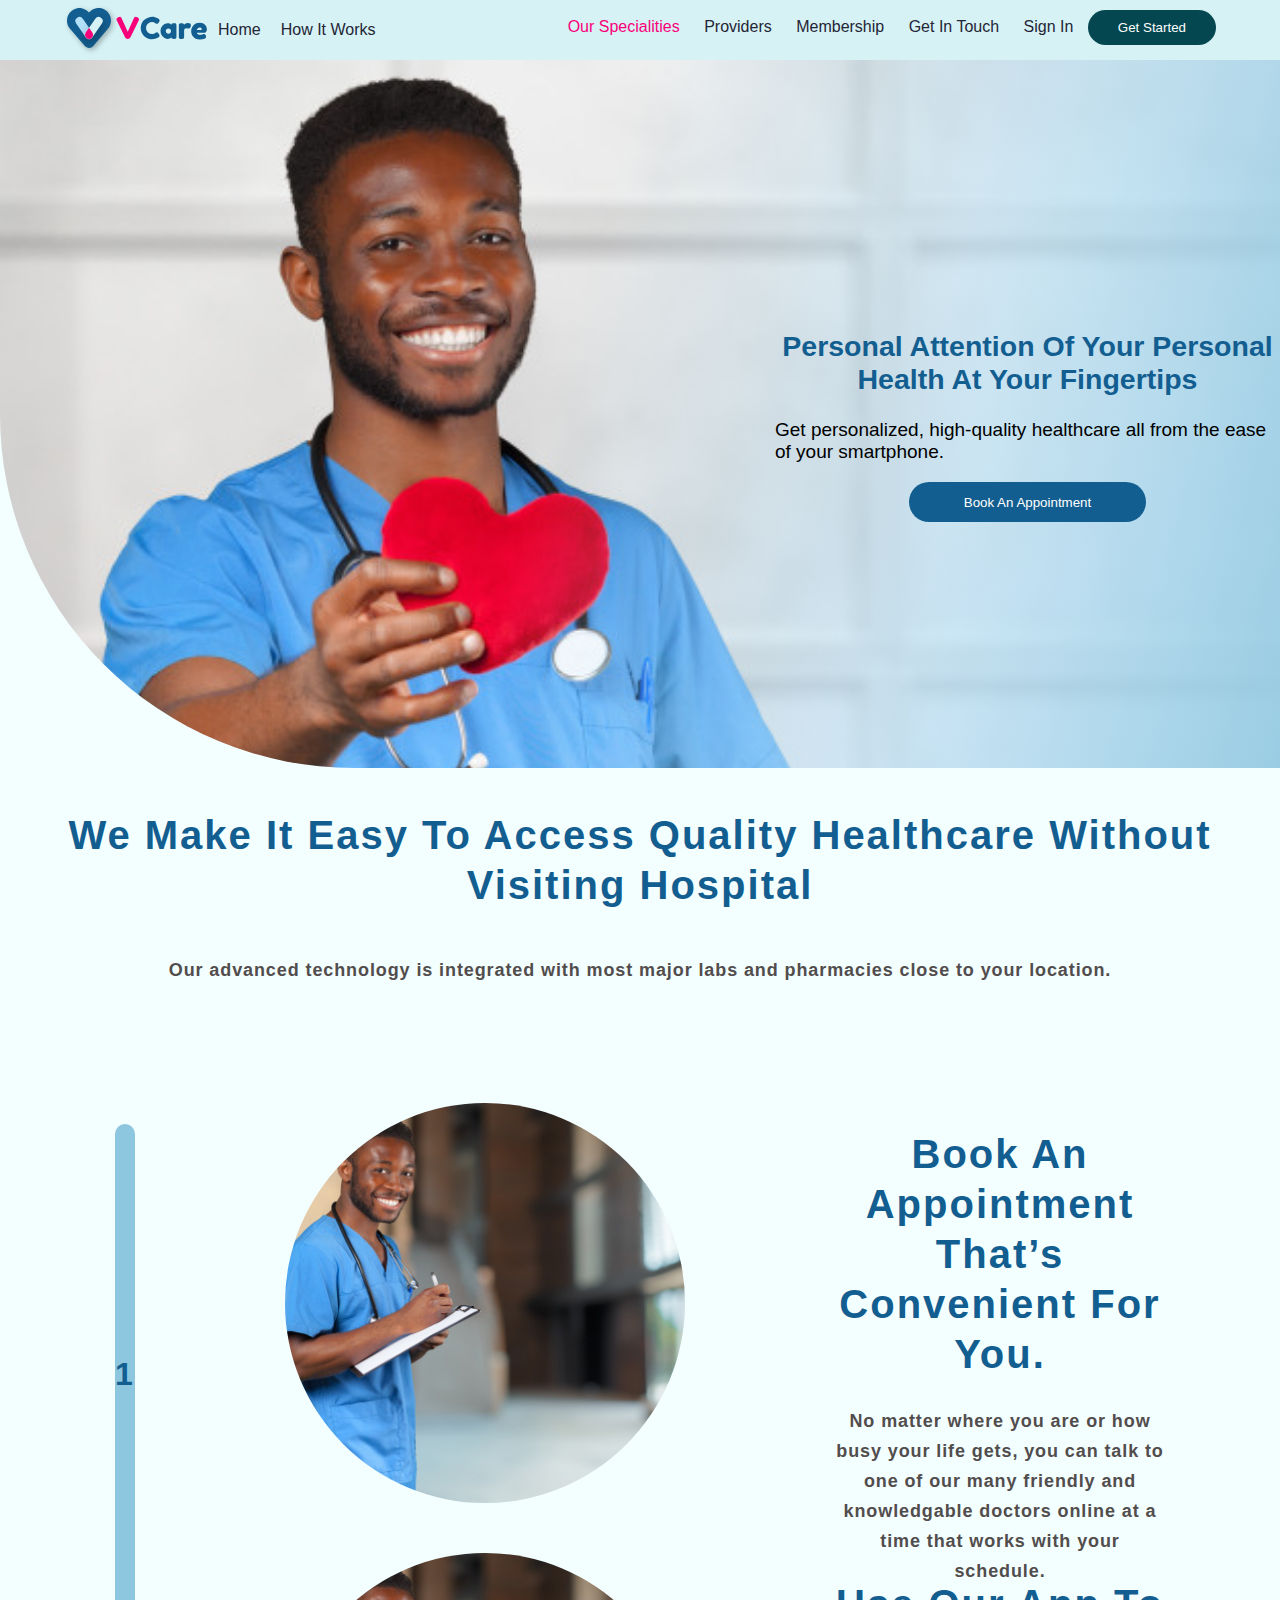
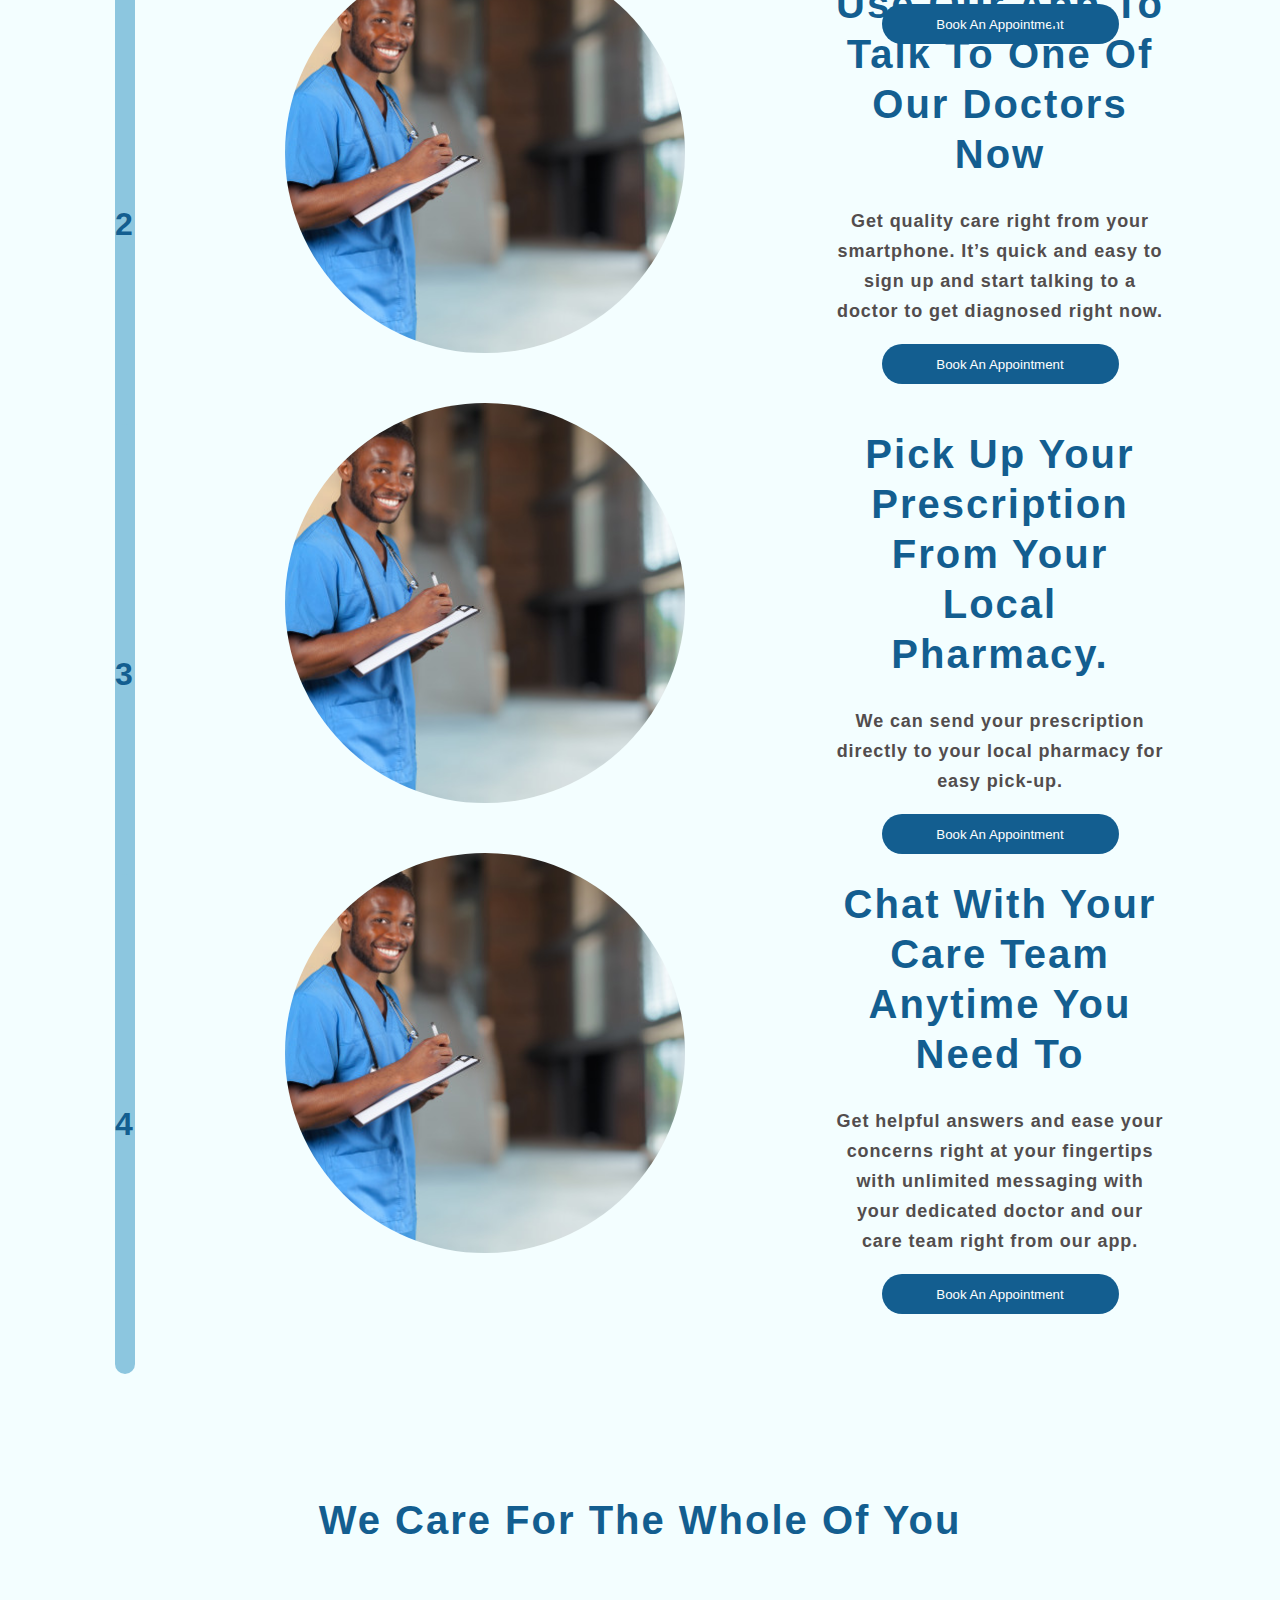
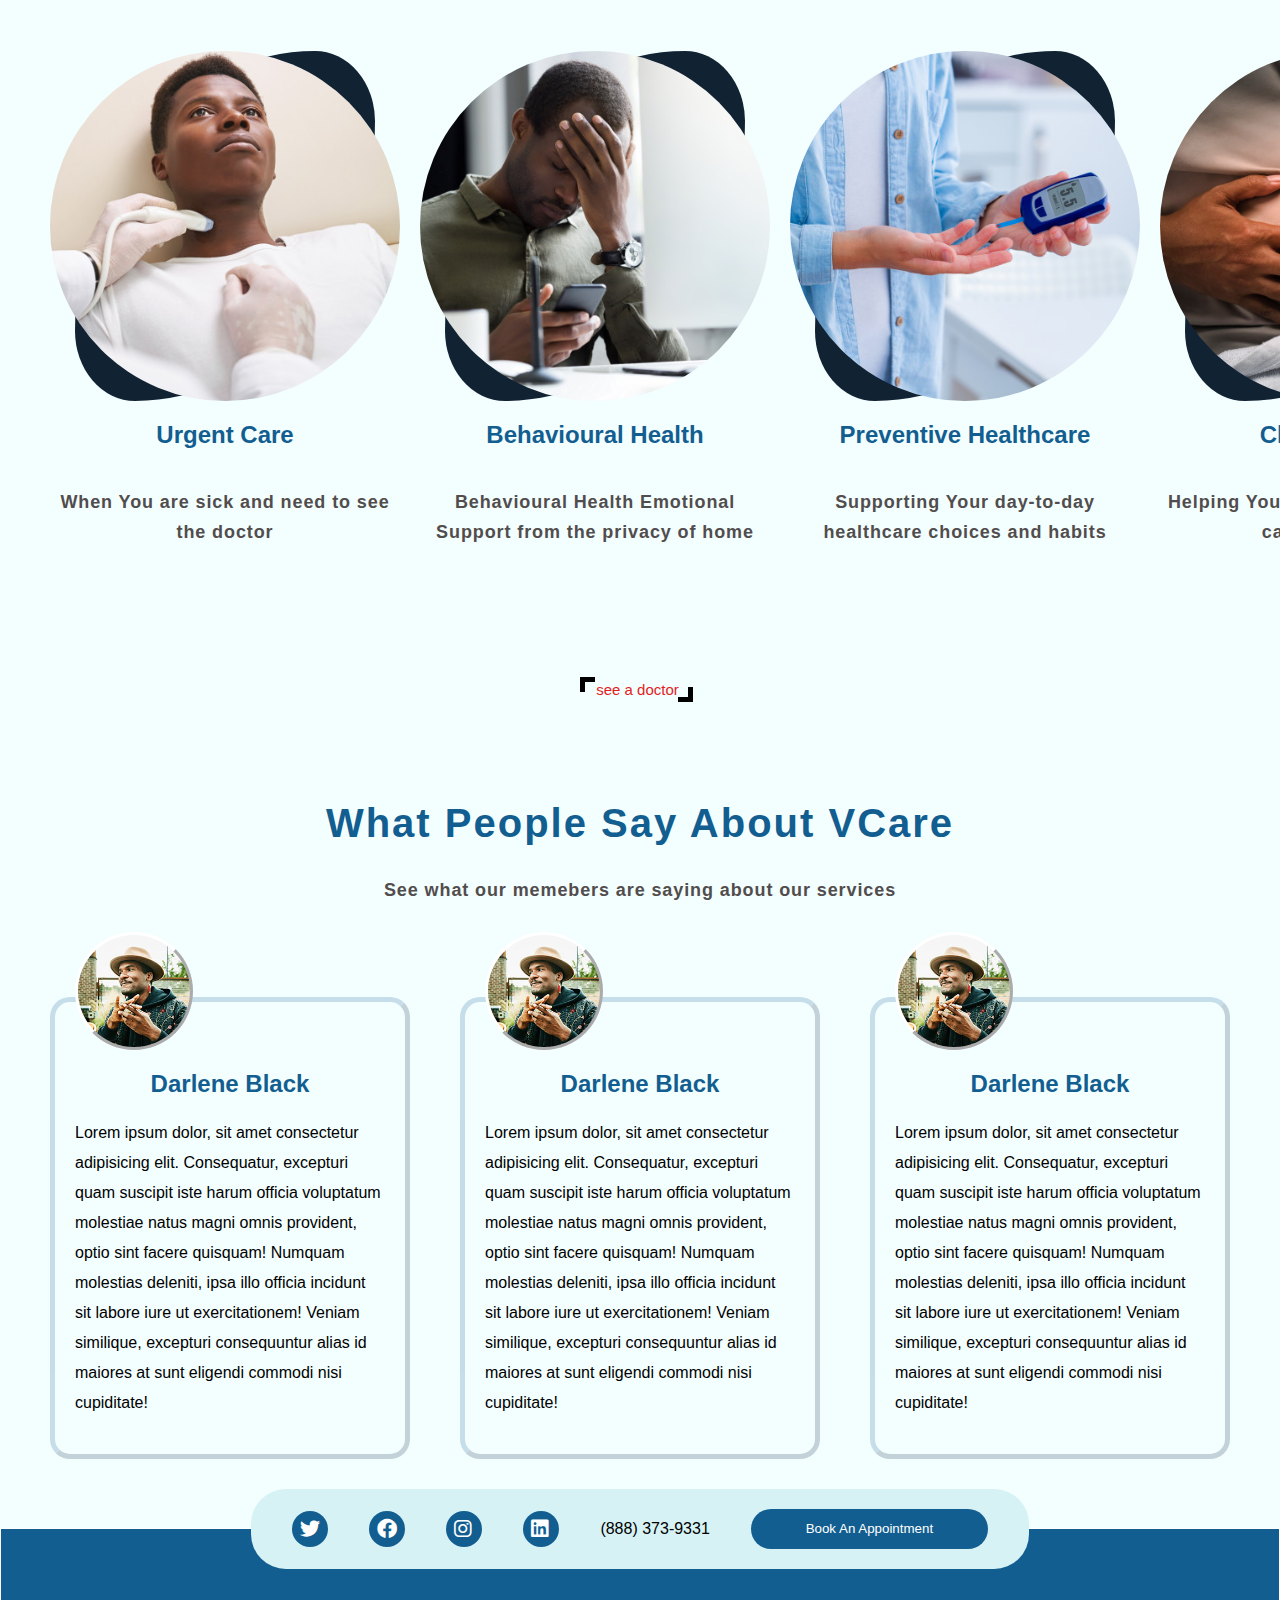
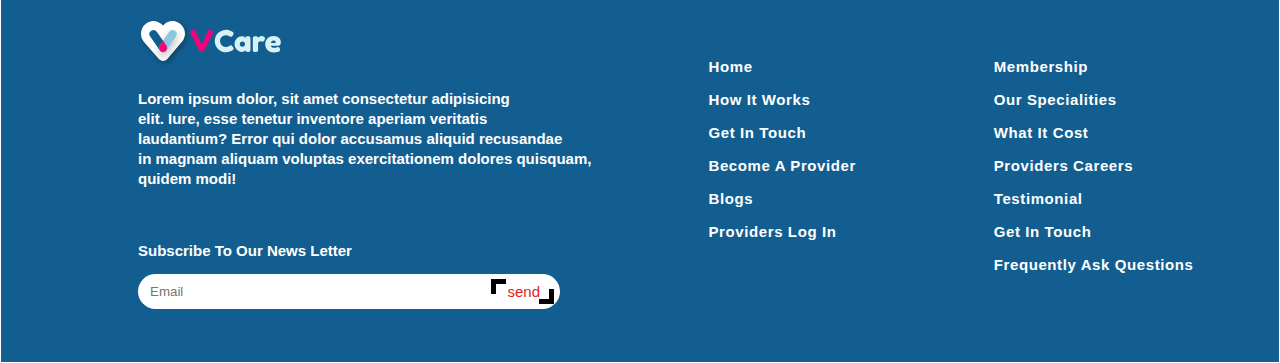
==== how_it_works.html @ 83c27238 "final touches on the page css and html" ====
<!DOCTYPE html>
<html lang="en">
  <head>
    <meta charset="UTF-8" />
    <meta name="viewport" content="width=device-width, initial-scale=1.0" />
    <link rel="stylesheet" href="styles.css" />
    <link rel="stylesheet" href="fontawesome/css/all.css" />
    <title>Document</title>
  </head>
  <body>
    <header>
      <nav>
        <div class="flex1">
          <svg
            width="144"
            height="50"
            viewBox="0 0 144 50"
            fill="none"
            xmlns="http://www.w3.org/2000/svg"
          >
            <g filter="url(#filter0_d_4_11)">
              <path
                d="M24.4251 42.953C24.1946 42.9276 23.9641 42.887 23.7387 42.8312C22.6215 42.5571 21.6245 41.948 20.863 41.0597L5.80801 23.6035L4.66573 21.9487C3.15272 19.2838 2.66676 16.2078 3.22286 13.1927C4.15973 8.13702 8.33303 4.03565 13.3681 3.21842C15.0414 2.94939 16.7197 3.0103 18.3229 3.40115C20.4371 3.9189 22.396 5.01023 23.9842 6.55332L24.9511 7.53806L25.8529 6.63961C28.1925 4.30467 31.2787 3.0103 34.5502 3.00015C35.5522 2.99508 36.5492 3.1169 37.5061 3.35547C43.0772 4.7209 46.9849 9.7461 47 15.5784C47.005 18.0148 46.3136 20.4005 44.996 22.4766L44.7555 22.8218C44.3848 23.3598 43.9138 23.9182 43.3176 24.5121L29.2947 41.0343C28.0873 42.4556 26.2737 43.1763 24.4351 42.9632L24.4251 42.953Z"
                fill="#135E90"
              />
            </g>
            <rect
              width="8.10843"
              height="24.8366"
              rx="4.05422"
              transform="matrix(0.817213 -0.576335 0.570818 0.821077 9.85715 15.1552)"
              fill="#B3E1F9"
            />
            <g filter="url(#filter1_d_4_11)">
              <rect
                width="8.10843"
                height="24.8366"
                rx="4.05422"
                transform="matrix(0.817213 0.576335 -0.570818 0.821077 33.6229 10.482)"
                fill="#D6F2F5"
              />
            </g>
            <path
              fill-rule="evenodd"
              clip-rule="evenodd"
              d="M25.0532 22.8089L28.3464 27.5459C29.6245 29.3844 29.1773 31.9209 27.3475 33.2113C26.6474 33.705 25.8465 33.9448 25.0527 33.9498C24.2592 33.9446 23.4586 33.7048 22.7589 33.2113C20.9291 31.9209 20.4819 29.3844 21.76 27.5459L25.0532 22.8089Z"
              fill="#F8007A"
            />
            <path
              d="M90.94 28.24L91.48 27.85C92.16 27.45 92.64 27.25 92.92 27.25C93.54 27.25 94.21 27.81 94.93 28.93C95.37 29.63 95.59 30.19 95.59 30.61C95.59 31.03 95.45 31.38 95.17 31.66C94.91 31.94 94.6 32.19 94.24 32.41C93.88 32.63 93.53 32.84 93.19 33.04C92.87 33.24 92.2 33.5 91.18 33.82C90.16 34.14 89.17 34.3 88.21 34.3C87.27 34.3 86.31 34.18 85.33 33.94C84.37 33.68 83.37 33.26 82.33 32.68C81.31 32.08 80.39 31.36 79.57 30.52C78.75 29.66 78.07 28.57 77.53 27.25C77.01 25.91 76.75 24.46 76.75 22.9C76.75 21.34 77.01 19.93 77.53 18.67C78.05 17.39 78.71 16.34 79.51 15.52C80.33 14.68 81.26 13.98 82.3 13.42C84.26 12.34 86.23 11.8 88.21 11.8C89.15 11.8 90.1 11.95 91.06 12.25C92.04 12.53 92.78 12.82 93.28 13.12L94 13.54C94.36 13.76 94.64 13.94 94.84 14.08C95.36 14.5 95.62 14.98 95.62 15.52C95.62 16.04 95.41 16.59 94.99 17.17C94.21 18.25 93.51 18.79 92.89 18.79C92.53 18.79 92.02 18.57 91.36 18.13C90.52 17.45 89.4 17.11 88 17.11C86.7 17.11 85.42 17.56 84.16 18.46C83.56 18.9 83.06 19.52 82.66 20.32C82.26 21.12 82.06 22.03 82.06 23.05C82.06 24.05 82.26 24.95 82.66 25.75C83.06 26.55 83.57 27.18 84.19 27.64C85.41 28.52 86.68 28.96 88 28.96C88.62 28.96 89.2 28.88 89.74 28.72C90.3 28.56 90.7 28.4 90.94 28.24ZM107.235 19.87C107.355 18.75 108.145 18.19 109.605 18.19C110.385 18.19 110.965 18.25 111.345 18.37C111.725 18.49 111.985 18.7 112.125 19C112.285 19.3 112.375 19.57 112.395 19.81C112.435 20.03 112.455 20.37 112.455 20.83V31.33C112.455 31.79 112.435 32.14 112.395 32.38C112.375 32.6 112.295 32.86 112.155 33.16C111.875 33.68 111.185 33.94 110.085 33.94C109.005 33.94 108.275 33.81 107.895 33.55C107.535 33.27 107.325 32.87 107.265 32.35C106.525 33.41 105.285 33.94 103.545 33.94C101.825 33.94 100.225 33.15 98.7454 31.57C97.2654 29.99 96.5254 28.16 96.5254 26.08C96.5254 23.98 97.2654 22.15 98.7454 20.59C100.245 19.01 101.885 18.22 103.665 18.22C104.345 18.22 104.965 18.34 105.525 18.58C106.085 18.82 106.475 19.05 106.695 19.27C106.915 19.47 107.095 19.67 107.235 19.87ZM101.775 26.11C101.775 26.77 102.035 27.37 102.555 27.91C103.075 28.43 103.705 28.69 104.445 28.69C105.185 28.69 105.795 28.42 106.275 27.88C106.775 27.34 107.025 26.75 107.025 26.11C107.025 25.45 106.785 24.84 106.305 24.28C105.845 23.72 105.215 23.44 104.415 23.44C103.635 23.44 102.995 23.72 102.495 24.28C102.015 24.84 101.775 25.45 101.775 26.11ZM125.586 18.37C125.966 18.49 126.276 18.7 126.516 19C126.776 19.28 126.906 19.74 126.906 20.38C126.906 21.02 126.716 21.72 126.336 22.48C125.956 23.24 125.406 23.62 124.686 23.62C124.326 23.62 123.976 23.54 123.636 23.38C123.316 23.22 122.886 23.14 122.346 23.14C121.806 23.14 121.296 23.33 120.816 23.71C120.356 24.09 120.126 24.55 120.126 25.09V31.39C120.126 31.85 120.106 32.2 120.066 32.44C120.046 32.66 119.956 32.92 119.796 33.22C119.496 33.74 118.716 34 117.456 34C116.496 34 115.806 33.83 115.386 33.49C115.066 33.21 114.886 32.78 114.846 32.2C114.846 32 114.846 31.71 114.846 31.33V20.8C114.846 20.34 114.856 20 114.876 19.78C114.916 19.54 115.006 19.28 115.146 19C115.426 18.46 116.206 18.19 117.486 18.19C118.686 18.19 119.436 18.42 119.736 18.88C119.956 19.2 120.066 19.53 120.066 19.87C120.166 19.73 120.306 19.56 120.486 19.36C120.686 19.16 121.096 18.89 121.716 18.55C122.336 18.21 122.876 18.04 123.336 18.04C123.816 18.04 124.216 18.07 124.536 18.13C124.856 18.17 125.206 18.25 125.586 18.37ZM142.889 24.22C142.889 25.44 142.579 26.35 141.959 26.95C141.359 27.53 140.689 27.82 139.949 27.82H132.839C132.839 28.38 133.169 28.85 133.829 29.23C134.489 29.61 135.149 29.8 135.809 29.8C136.969 29.8 137.879 29.68 138.539 29.44L138.869 29.32C139.349 29.1 139.749 28.99 140.069 28.99C140.709 28.99 141.259 29.44 141.719 30.34C141.979 30.88 142.109 31.34 142.109 31.72C142.109 33.5 139.979 34.39 135.719 34.39C134.239 34.39 132.919 34.14 131.759 33.64C130.619 33.12 129.729 32.44 129.089 31.6C127.829 29.98 127.199 28.17 127.199 26.17C127.199 23.65 128.009 21.64 129.629 20.14C131.269 18.62 133.309 17.86 135.749 17.86C138.529 17.86 140.569 18.84 141.869 20.8C142.549 21.84 142.889 22.98 142.889 24.22ZM136.559 25.09C137.319 25.09 137.699 24.77 137.699 24.13C137.699 23.67 137.519 23.3 137.159 23.02C136.819 22.74 136.319 22.6 135.659 22.6C135.019 22.6 134.379 22.87 133.739 23.41C133.099 23.93 132.779 24.49 132.779 25.09H136.559Z"
              fill="#135E90"
            />
            <path
              d="M73.27 12.34C74.45 12.92 75.04 13.56 75.04 14.26C75.04 14.58 74.89 15.06 74.59 15.7L66.31 32.5C66.09 32.94 65.75 33.3 65.29 33.58C64.85 33.84 64.39 33.97 63.91 33.97H63.61C63.11 33.97 62.63 33.84 62.17 33.58C61.73 33.3 61.4 32.94 61.18 32.5L52.9 15.7C52.6 15.06 52.45 14.58 52.45 14.26C52.45 13.56 53.04 12.92 54.22 12.34C54.88 12 55.38 11.83 55.72 11.83C56.08 11.83 56.35 11.87 56.53 11.95C56.71 12.03 56.88 12.17 57.04 12.37C57.22 12.61 57.38 12.88 57.52 13.18C57.68 13.46 58.07 14.29 58.69 15.67C59.31 17.03 59.97 18.48 60.67 20.02C61.39 21.56 62.06 23.02 62.68 24.4C63.32 25.76 63.68 26.52 63.76 26.68L69.76 13.54C69.92 13.16 70.06 12.86 70.18 12.64C70.54 12.1 70.98 11.83 71.5 11.83C72.02 11.83 72.61 12 73.27 12.34Z"
              fill="#F8007A"
            />
            <defs>
              <filter
                id="filter0_d_4_11"
                x="0"
                y="0"
                width="54"
                height="50"
                filterUnits="userSpaceOnUse"
                color-interpolation-filters="sRGB"
              >
                <feFlood flood-opacity="0" result="BackgroundImageFix" />
                <feColorMatrix
                  in="SourceAlpha"
                  type="matrix"
                  values="0 0 0 0 0 0 0 0 0 0 0 0 0 0 0 0 0 0 127 0"
                  result="hardAlpha"
                />
                <feOffset dx="2" dy="2" />
                <feGaussianBlur stdDeviation="2.5" />
                <feColorMatrix
                  type="matrix"
                  values="0 0 0 0 0 0 0 0 0 0 0 0 0 0 0 0 0 0 0.22 0"
                />
                <feBlend
                  mode="normal"
                  in2="BackgroundImageFix"
                  result="effect1_dropShadow_4_11"
                />
                <feBlend
                  mode="normal"
                  in="SourceGraphic"
                  in2="effect1_dropShadow_4_11"
                  result="shape"
                />
              </filter>
              <filter
                id="filter1_d_4_11"
                x="13.0314"
                y="8.08004"
                width="33.6322"
                height="37.8698"
                filterUnits="userSpaceOnUse"
                color-interpolation-filters="sRGB"
              >
                <feFlood flood-opacity="0" result="BackgroundImageFix" />
                <feColorMatrix
                  in="SourceAlpha"
                  type="matrix"
                  values="0 0 0 0 0 0 0 0 0 0 0 0 0 0 0 0 0 0 127 0"
                  result="hardAlpha"
                />
                <feOffset dy="4" />
                <feGaussianBlur stdDeviation="4" />
                <feColorMatrix
                  type="matrix"
                  values="0 0 0 0 0 0 0 0 0 0 0 0 0 0 0 0 0 0 0.25 0"
                />
                <feBlend
                  mode="normal"
                  in2="BackgroundImageFix"
                  result="effect1_dropShadow_4_11"
                />
                <feBlend
                  mode="normal"
                  in="SourceGraphic"
                  in2="effect1_dropShadow_4_11"
                  result="shape"
                />
              </filter>
            </defs>
          </svg>

          <a href="index.html">Home</a>
          <a href="about.html">How It Works</a>
        </div>
        <div class="flex 2">
          <a href="work.html" class="active">Our Specialities</a>
          <a href="workers.html">Providers</a>
          <a href="membership.html">Membership</a>
          <a href="contact.html">Get In Touch</a>
          <a href="register.html">Sign In</a>
          <button type="button">Get Started</button>
        </div>
      </nav>
    </header>

    <div class="hiw-container">
      <div class="hwflx1"></div>
      <div class="hwflx2">
        <h2 class="p1">
          Personal Attention of Your Personal Health at Your Fingertips
        </h2>
        <p class="text">
          Get personalized, high-quality healthcare all from the ease of your
          smartphone.
        </p>
        <div class="sore">
          <button class="bbttn">Book an Appointment</button>
        </div>
      </div>
    </div>

    <div class="blwbanner-container">
      <div class="inline">
        <h1 id="h1">
          We make it easy to access quality healthcare without visiting hospital
        </h1>
        <p id="text">
          Our advanced technology is integrated with most major labs and
          pharmacies close to your location.
        </p>
      </div>
      <div class="deep">
        <div class="flexhw">
          <h1 class="itemflx1, hrz">1</h1>
          <div class="itemflx2">
            <img src="images/703d2b394fd65bd2b368069d7ac1ae99.jpg" alt="" />
          </div>
          <div class="itemflx3">
            <h1 id="h1">Book an appointment that’s convenient for you.</h1>
            <p id="text">
              No matter where you are or how busy your life gets, you can talk
              to one of our many friendly and knowledgable doctors online at a
              time that works with your schedule.
            </p>
            <div class="sore">
              <button class="bbttn">book an appointment</button>
            </div>
          </div>
        </div>

        <div class="flexhw">
          <h1 class="itemflx1, hrz">2</h1>
          <div class="itemflx2">
            <img src="images/703d2b394fd65bd2b368069d7ac1ae99.jpg" alt="" />
          </div>
          <div class="itemflx3">
            <h1 id="h1">Use our app to talk to one of our doctors now</h1>
            <p id="text">
              Get quality care right from your smartphone. It’s quick and easy
              to sign up and start talking to a doctor to get diagnosed right
              now.
            </p>
            <div class="sore">
              <button class="bbttn">book an appointment</button>
            </div>
          </div>
        </div>

        <div class="flexhw">
          <h1 class="itemflx1, hrz">3</h1>
          <div class="itemflx2">
            <img src="images/703d2b394fd65bd2b368069d7ac1ae99.jpg" alt="" />
          </div>
          <div class="itemflx3">
            <h1 id="h1">Pick up your prescription from your local pharmacy.</h1>
            <p id="text">
              We can send your prescription directly to your local pharmacy for
              easy pick-up.
            </p>
            <div class="sore">
              <button class="bbttn">book an appointment</button>
            </div>
          </div>
        </div>
        <div class="flexhw">
          <h1 class="itemflx1, hrz">4</h1>
          <div class="itemflx2">
            <img src="images/703d2b394fd65bd2b368069d7ac1ae99.jpg" alt="" />
          </div>
          <div class="itemflx3">
            <h1 id="h1">Chat with your care team anytime you need to</h1>
            <p id="text">
              Get helpful answers and ease your concerns right at your
              fingertips with unlimited messaging with your dedicated doctor and
              our care team right from our app.
            </p>
            <div class="sore">
              <button class="bbttn">book an appointment</button>
            </div>
          </div>
        </div>
      </div>
    </div>
    <div class="td">
      <div class="tdc" >
        <h1 id="h1">we care for the whole of you</h1>
      </div>
      <div class="tdcontainer">
        <div class="tdct">
          <div class="resp">
            <div class="tdimg1 images" images></div>
            <h2 class="p1">urgent care</h2>
            <p id="text">When You are sick and need to see the doctor</p>
          </div>
          <div class="resp">
            <div class="tdimg2 images"></div>
            <h2 class="p1">Behavioural Health</h2>
            <p id="text">
              Behavioural Health Emotional Support from the privacy of home
            </p>
          </div>
          <div class="resp">
            <div class="tdimg3 images"></div>
            <h2 class="p1">Preventive Healthcare</h2>
            <p id="text">
              Supporting Your day-to-day healthcare choices and habits
            </p>
          </div>
          <div class="resp">
            <div class="tdimg4 images"></div>
            <h2 class="p1">Chronic care</h2>
            <p id="text">Helping You manage chronic health care conditions</p>
          </div>
        </div>
      </div>
      <div class="shift">
        <button class="btn">see a doctor</button>
      </div>
    </div>

    <div class="lastcontainer">
        <div class="uplit">
          <h1 id="h1">What people say about VCare</h1>
          <p id="text">See what our memebers are saying about our services</p>
        </div>

        <div class="lasthw">
          <div class="box1">
            

            <div class="drill"><div class="image1"></div>
              <h2>Darlene Black</h2>

              <p class="txt2">Lorem ipsum dolor, sit amet consectetur adipisicing elit. 
                Consequatur, excepturi quam suscipit iste harum officia voluptatum 
                molestiae natus magni omnis provident, optio sint facere quisquam! 
                Numquam molestias deleniti, ipsa illo officia incidunt sit labore 
                iure ut exercitationem! Veniam similique, excepturi consequuntur 
                alias id maiores at sunt eligendi commodi nisi cupiditate!</p>
            </div>
          </div>
          <div class="box2">
            <div class="drill">            
              <div class="image1"></div>

              <h2>Darlene Black</h2>
              <p class="txt2">Lorem ipsum dolor, sit amet consectetur adipisicing elit. 
                Consequatur, excepturi quam suscipit iste harum officia voluptatum 
                molestiae natus magni omnis provident, optio sint facere quisquam! 
                Numquam molestias deleniti, ipsa illo officia incidunt sit labore 
                iure ut exercitationem! Veniam similique, excepturi consequuntur 
                alias id maiores at sunt eligendi commodi nisi cupiditate!</p>
            </div>
          </div>
          <div class="box3">
           
            <div class="drill">
               <div class="image1"></div>
              <h2>Darlene Black</h2>
              <p class="txt2">Lorem ipsum dolor, sit amet consectetur adipisicing elit. 
                Consequatur, excepturi quam suscipit iste harum officia voluptatum 
                molestiae natus magni omnis provident, optio sint facere quisquam! 
                Numquam molestias deleniti, ipsa illo officia incidunt sit labore 
                iure ut exercitationem! Veniam similique, excepturi consequuntur 
                alias id maiores at sunt eligendi commodi nisi cupiditate!</p>
            </div>  
          </div>
          
        </div>

        

    </div>

    <footer>
      <div class="rectangel">
        <div class="ftcnt">
          <div class="footer-contactus">
            <i class="fa-brands fa-twitter"></i>
            <i class="fa-brands fa-facebook"></i>
            <i class="fa-brands fa-instagram"></i>
            <i class="fa-brands fa-linkedin"></i>

            <span>(888) 373-9331 </span>
            <button class="bbttn">Book an Appointment</button>
          </div>
        </div>

        <div class="ft-container">
          <div class="flx1">
            <svg
              width="144"
              height="51"
              viewBox="0 0 144 51"
              fill="none"
              xmlns="http://www.w3.org/2000/svg"
            >
              <g filter="url(#filter0_d_8_56)">
                <path
                  d="M24.4251 42.9779C24.1946 42.9525 23.9641 42.9119 23.7387 42.8561C22.6215 42.582 21.6245 41.9729 20.863 41.0846L5.80801 23.6284L4.66573 21.9736C3.15272 19.3087 2.66676 16.2327 3.22286 13.2176C4.15973 8.16192 8.33303 4.06055 13.3681 3.24332C15.0414 2.9743 16.7197 3.03521 18.3229 3.42606C20.4371 3.9438 22.396 5.03513 23.9842 6.57822L24.9511 7.56296L25.8529 6.66451C28.1925 4.32958 31.2787 3.03521 34.5502 3.02505C35.5522 3.01998 36.5492 3.1418 37.5061 3.38037C43.0772 4.7458 46.9849 9.771 47 15.6033C47.005 18.0397 46.3136 20.4254 44.996 22.5015L44.7555 22.8467C44.3848 23.3847 43.9138 23.9431 43.3176 24.537L29.2947 41.0592C28.0873 42.4805 26.2737 43.2012 24.4351 42.9881L24.4251 42.9779Z"
                  fill="white"
                />
              </g>
              <rect
                width="8.10843"
                height="24.8366"
                rx="4.05422"
                transform="matrix(0.817213 -0.576335 0.570818 0.821077 9.85715 15.1802)"
                fill="#135E90"
              />
              <g filter="url(#filter1_d_8_56)">
                <rect
                  width="8.10843"
                  height="24.8366"
                  rx="4.05422"
                  transform="matrix(0.817213 0.576335 -0.570818 0.821077 33.6229 10.5068)"
                  fill="#8CC6DF"
                />
              </g>
              <path
                fill-rule="evenodd"
                clip-rule="evenodd"
                d="M25.0532 22.8335L28.3464 27.5705C29.6245 29.409 29.1773 31.9455 27.3475 33.2359C26.6474 33.7296 25.8465 33.9694 25.0527 33.9744C24.2592 33.9692 23.4586 33.7294 22.7589 33.236C20.9291 31.9455 20.4819 29.409 21.76 27.5705L25.0532 22.8335Z"
                fill="#F8007A"
              />
              <path
                d="M90.94 28.2649L91.48 27.8749C92.16 27.4749 92.64 27.2749 92.92 27.2749C93.54 27.2749 94.21 27.8349 94.93 28.9549C95.37 29.6549 95.59 30.2149 95.59 30.6349C95.59 31.0549 95.45 31.4049 95.17 31.6849C94.91 31.9649 94.6 32.2149 94.24 32.4349C93.88 32.6549 93.53 32.8649 93.19 33.0649C92.87 33.2649 92.2 33.5249 91.18 33.8449C90.16 34.1649 89.17 34.3249 88.21 34.3249C87.27 34.3249 86.31 34.2049 85.33 33.9649C84.37 33.7049 83.37 33.2849 82.33 32.7049C81.31 32.1049 80.39 31.3849 79.57 30.5449C78.75 29.6849 78.07 28.5949 77.53 27.2749C77.01 25.9349 76.75 24.4849 76.75 22.9249C76.75 21.3649 77.01 19.9549 77.53 18.6949C78.05 17.4149 78.71 16.3649 79.51 15.5449C80.33 14.7049 81.26 14.0049 82.3 13.4449C84.26 12.3649 86.23 11.8249 88.21 11.8249C89.15 11.8249 90.1 11.9749 91.06 12.2749C92.04 12.5549 92.78 12.8449 93.28 13.1449L94 13.5649C94.36 13.7849 94.64 13.9649 94.84 14.1049C95.36 14.5249 95.62 15.0049 95.62 15.5449C95.62 16.0649 95.41 16.6149 94.99 17.1949C94.21 18.2749 93.51 18.8149 92.89 18.8149C92.53 18.8149 92.02 18.5949 91.36 18.1549C90.52 17.4749 89.4 17.1349 88 17.1349C86.7 17.1349 85.42 17.5849 84.16 18.4849C83.56 18.9249 83.06 19.5449 82.66 20.3449C82.26 21.1449 82.06 22.0549 82.06 23.0749C82.06 24.0749 82.26 24.9749 82.66 25.7749C83.06 26.5749 83.57 27.2049 84.19 27.6649C85.41 28.5449 86.68 28.9849 88 28.9849C88.62 28.9849 89.2 28.9049 89.74 28.7449C90.3 28.5849 90.7 28.4249 90.94 28.2649ZM107.235 19.8949C107.355 18.7749 108.145 18.2149 109.605 18.2149C110.385 18.2149 110.965 18.2749 111.345 18.3949C111.725 18.5149 111.985 18.7249 112.125 19.0249C112.285 19.3249 112.375 19.5949 112.395 19.8349C112.435 20.0549 112.455 20.3949 112.455 20.8549V31.3549C112.455 31.8149 112.435 32.1649 112.395 32.4049C112.375 32.6249 112.295 32.8849 112.155 33.1849C111.875 33.7049 111.185 33.9649 110.085 33.9649C109.005 33.9649 108.275 33.8349 107.895 33.5749C107.535 33.2949 107.325 32.8949 107.265 32.3749C106.525 33.4349 105.285 33.9649 103.545 33.9649C101.825 33.9649 100.225 33.1749 98.7454 31.5949C97.2654 30.0149 96.5254 28.1849 96.5254 26.1049C96.5254 24.0049 97.2654 22.1749 98.7454 20.6149C100.245 19.0349 101.885 18.2449 103.665 18.2449C104.345 18.2449 104.965 18.3649 105.525 18.6049C106.085 18.8449 106.475 19.0749 106.695 19.2949C106.915 19.4949 107.095 19.6949 107.235 19.8949ZM101.775 26.1349C101.775 26.7949 102.035 27.3949 102.555 27.9349C103.075 28.4549 103.705 28.7149 104.445 28.7149C105.185 28.7149 105.795 28.4449 106.275 27.9049C106.775 27.3649 107.025 26.7749 107.025 26.1349C107.025 25.4749 106.785 24.8649 106.305 24.3049C105.845 23.7449 105.215 23.4649 104.415 23.4649C103.635 23.4649 102.995 23.7449 102.495 24.3049C102.015 24.8649 101.775 25.4749 101.775 26.1349ZM125.586 18.3949C125.966 18.5149 126.276 18.7249 126.516 19.0249C126.776 19.3049 126.906 19.7649 126.906 20.4049C126.906 21.0449 126.716 21.7449 126.336 22.5049C125.956 23.2649 125.406 23.6449 124.686 23.6449C124.326 23.6449 123.976 23.5649 123.636 23.4049C123.316 23.2449 122.886 23.1649 122.346 23.1649C121.806 23.1649 121.296 23.3549 120.816 23.7349C120.356 24.1149 120.126 24.5749 120.126 25.1149V31.4149C120.126 31.8749 120.106 32.2249 120.066 32.4649C120.046 32.6849 119.956 32.9449 119.796 33.2449C119.496 33.7649 118.716 34.0249 117.456 34.0249C116.496 34.0249 115.806 33.8549 115.386 33.5149C115.066 33.2349 114.886 32.8049 114.846 32.2249C114.846 32.0249 114.846 31.7349 114.846 31.3549V20.8249C114.846 20.3649 114.856 20.0249 114.876 19.8049C114.916 19.5649 115.006 19.3049 115.146 19.0249C115.426 18.4849 116.206 18.2149 117.486 18.2149C118.686 18.2149 119.436 18.4449 119.736 18.9049C119.956 19.2249 120.066 19.5549 120.066 19.8949C120.166 19.7549 120.306 19.5849 120.486 19.3849C120.686 19.1849 121.096 18.9149 121.716 18.5749C122.336 18.2349 122.876 18.0649 123.336 18.0649C123.816 18.0649 124.216 18.0949 124.536 18.1549C124.856 18.1949 125.206 18.2749 125.586 18.3949ZM142.889 24.2449C142.889 25.4649 142.579 26.3749 141.959 26.9749C141.359 27.5549 140.689 27.8449 139.949 27.8449H132.839C132.839 28.4049 133.169 28.8749 133.829 29.2549C134.489 29.6349 135.149 29.8249 135.809 29.8249C136.969 29.8249 137.879 29.7049 138.539 29.4649L138.869 29.3449C139.349 29.1249 139.749 29.0149 140.069 29.0149C140.709 29.0149 141.259 29.4649 141.719 30.3649C141.979 30.9049 142.109 31.3649 142.109 31.7449C142.109 33.5249 139.979 34.4149 135.719 34.4149C134.239 34.4149 132.919 34.1649 131.759 33.6649C130.619 33.1449 129.729 32.4649 129.089 31.6249C127.829 30.0049 127.199 28.1949 127.199 26.1949C127.199 23.6749 128.009 21.6649 129.629 20.1649C131.269 18.6449 133.309 17.8849 135.749 17.8849C138.529 17.8849 140.569 18.8649 141.869 20.8249C142.549 21.8649 142.889 23.0049 142.889 24.2449ZM136.559 25.1149C137.319 25.1149 137.699 24.7949 137.699 24.1549C137.699 23.6949 137.519 23.3249 137.159 23.0449C136.819 22.7649 136.319 22.6249 135.659 22.6249C135.019 22.6249 134.379 22.8949 133.739 23.4349C133.099 23.9549 132.779 24.5149 132.779 25.1149H136.559Z"
                fill="#D6F2F5"
              />
              <path
                d="M73.27 12.3649C74.45 12.9449 75.04 13.5849 75.04 14.2849C75.04 14.6049 74.89 15.0849 74.59 15.7249L66.31 32.5249C66.09 32.9649 65.75 33.3249 65.29 33.6049C64.85 33.8649 64.39 33.9949 63.91 33.9949H63.61C63.11 33.9949 62.63 33.8649 62.17 33.6049C61.73 33.3249 61.4 32.9649 61.18 32.5249L52.9 15.7249C52.6 15.0849 52.45 14.6049 52.45 14.2849C52.45 13.5849 53.04 12.9449 54.22 12.3649C54.88 12.0249 55.38 11.8549 55.72 11.8549C56.08 11.8549 56.35 11.8949 56.53 11.9749C56.71 12.0549 56.88 12.1949 57.04 12.3949C57.22 12.6349 57.38 12.9049 57.52 13.2049C57.68 13.4849 58.07 14.3149 58.69 15.6949C59.31 17.0549 59.97 18.5049 60.67 20.0449C61.39 21.5849 62.06 23.0449 62.68 24.4249C63.32 25.7849 63.68 26.5449 63.76 26.7049L69.76 13.5649C69.92 13.1849 70.06 12.8849 70.18 12.6649C70.54 12.1249 70.98 11.8549 71.5 11.8549C72.02 11.8549 72.61 12.0249 73.27 12.3649Z"
                fill="#F8007A"
              />
              <defs>
                <filter
                  id="filter0_d_8_56"
                  x="0"
                  y="0.0249023"
                  width="54"
                  height="50"
                  filterUnits="userSpaceOnUse"
                  color-interpolation-filters="sRGB"
                >
                  <feFlood flood-opacity="0" result="BackgroundImageFix" />
                  <feColorMatrix
                    in="SourceAlpha"
                    type="matrix"
                    values="0 0 0 0 0 0 0 0 0 0 0 0 0 0 0 0 0 0 127 0"
                    result="hardAlpha"
                  />
                  <feOffset dx="2" dy="2" />
                  <feGaussianBlur stdDeviation="2.5" />
                  <feColorMatrix
                    type="matrix"
                    values="0 0 0 0 0 0 0 0 0 0 0 0 0 0 0 0 0 0 0.22 0"
                  />
                  <feBlend
                    mode="normal"
                    in2="BackgroundImageFix"
                    result="effect1_dropShadow_8_56"
                  />
                  <feBlend
                    mode="normal"
                    in="SourceGraphic"
                    in2="effect1_dropShadow_8_56"
                    result="shape"
                  />
                </filter>
                <filter
                  id="filter1_d_8_56"
                  x="13.0314"
                  y="8.10498"
                  width="33.6322"
                  height="37.8696"
                  filterUnits="userSpaceOnUse"
                  color-interpolation-filters="sRGB"
                >
                  <feFlood flood-opacity="0" result="BackgroundImageFix" />
                  <feColorMatrix
                    in="SourceAlpha"
                    type="matrix"
                    values="0 0 0 0 0 0 0 0 0 0 0 0 0 0 0 0 0 0 127 0"
                    result="hardAlpha"
                  />
                  <feOffset dy="4" />
                  <feGaussianBlur stdDeviation="4" />
                  <feColorMatrix
                    type="matrix"
                    values="0 0 0 0 0 0 0 0 0 0 0 0 0 0 0 0 0 0 0.25 0"
                  />
                  <feBlend
                    mode="normal"
                    in2="BackgroundImageFix"
                    result="effect1_dropShadow_8_56"
                  />
                  <feBlend
                    mode="normal"
                    in="SourceGraphic"
                    in2="effect1_dropShadow_8_56"
                    result="shape"
                  />
                </filter>
              </defs>
            </svg>
            <p>
              Lorem ipsum dolor, sit amet consectetur adipisicing <br />
              elit. Iure, esse tenetur inventore aperiam veritatis <br />
              laudantium? Error qui dolor accusamus aliquid recusandae<br />
              in magnam aliquam voluptas exercitationem dolores quisquam,<br />
              quidem modi!
            </p>
          </div>
          <div class="flx2">
            <h2>Company</h2>
            <p>Home</p>
            <p>How it works</p>
            <p>Get in touch</p>
            <p>become a provider</p>
            <p>blogs</p>
            <p>providers log in</p>
          </div>
          <div class="flx3">
            <h2>Patients</h2>
            <p>Membership</p>
            <p>Our Specialities</p>
            <p>What It Cost</p>
            <p>Providers Careers</p>
            <p>Testimonial</p>
            <p>Get In Touch</p>
            <p>Frequently Ask Questions</p>
          </div>
        </div>
        <div class="flx4">
          <p class="news">Subscribe to our news letter</p>
        </div>
        <div class="bkb">
          <input type="email" placeholder="Email" id="email" />
          <button class="btn">send</button>
        </div>
      </div>
    </footer>
  </body>
</html>
---- styles.css ----
* {
  box-sizing: border-box;
}
body {
  margin: 0;
  padding: 0;
  font-family: "mulish", sans-serif; 
  font-optical-sizing: auto;
  font-weight: 20px;
  font-style: normal;
  background: #f3feff;
}

footer {
  min-height: 435px;
  background-color: white;
}
.rectangel {
  height: 435px;
  border: 1.5px solid #ffffff;
  background: #135e90;
}
.ftcnt {
  display: flex;
  justify-content: space-around;
}
.footer-contactus {
  display: flex;
  justify-content: space-evenly;
  align-items: center;
  width: 1087px;
  height: 80px;
  border-radius: 35px;
  background: #d6f2f5;
  margin: -40px 250px 0 250px;
}
i {
  width: 36px;
  height: 36px;
  background: #135e90;
  border-radius: 20px;
  padding: 8px;
  color: white;
  font-size: 20px;
  align-items: center;
}

/* .contact-button {
  border-radius: 80px;
  width: 237px;
  height: 40px;
  color: white;
  background: #135e90;
 } */

.ft-container {
  display: flex;
  justify-content: space-between;
  align-items: center;
  margin: 0 0 0 137px;
  color: #ffffff;
  font-family: "Mulish", sans-serif;
  font-size: 14px;
  font-weight: 600;
}
.flx1 {
  flex: 2;
  align-items: center;
  width: 397px;
  height: 120px;
  font-family: "Mulish", sans-serif;
  font-size: 15px;
  font-weight: 600;
  line-height: 20px;
  letter-spacing: 0em;
  text-align: left;
  margin-top: -72px;
}
.flx2 {
  flex: 1;
  align-items: center;
  text-transform: capitalize;
  width: 220px;
  height: 223px;
  font-family: "Mulish", sans-serif;
  font-size: 15px;
  font-weight: 600;
  line-height: 18px;
  letter-spacing: 0.04em;
  text-align: left;
}
.flx3 {
  flex: 1;
  align-self: center;
  text-transform: capitalize;
  width: 220px;
  height: 256px;
  font-family: "Mulish", sans-serif;
  font-size: 15px;
  font-weight: 600;
  line-height: 18px;
  letter-spacing: 0.04em;
  text-align: left;
  margin-top: 34.1px;
}
.flx4 {
  align-items: center;
  margin: -50px 0 0 137px;
  text-transform: capitalize;
  color: #ffffff;
  font-family: "Mulish", sans-serif;
  font-size: 15px;
  font-weight: 600;
}
input {
  border-radius: 20px;
  height: 35px;
  width: 422px;
  border: #ffffff;
  margin-left: 10px;
}
input:focus {
  outline: none;
}

/* .btn {
  border-radius: 16.5px;
  background: #135e90;
  width: 87px;
  height: 33px;
  border: #135e90;
  color: #ffffff;
  text-transform: uppercase;
  font-family: "Mulish", sans-serif;
}
.btn:hover {
  padding: 10px;
  font-family: "Mulish", sans-serif;
} */

.btn {
  margin-right: 5px;
  cursor: pointer;
  position: relative;
  padding: 3px 15px;
  background: transparent;
  color: rgb(228, 28, 28);
  font-size: 15px;
  border-top-right-radius: 10px;
  border-bottom-left-radius: 10px;
  transition: all 1s;
  &:after,
  &:before {
    content: " ";
    width: 10px;
    height: 10px;
    position: absolute;
    border: 0px solid #111010;
    transition: all 1s;
  }
  &:after {
    top: -1px;
    left: -1px;
    border-top: 5px solid black;
    border-left: 5px solid black;
  }
  &:before {
    bottom: -1px;
    right: 1px;
    border-bottom: 5px solid black;
    border-right: 5px solid black;
  }
  &:hover {
    border-top-right-radius: 0px;
    border-bottom-left-radius: 0px;
    background: rgba(0, 0, 0, 0.5);
    color: black;
    &:before,
    &:after {
      width: 100%;
      height: 100%;
      border-color:#135e90;
    }
  }
}

.bkb {
  display: flex;
  justify-content: center;
  align-items: center;
  border: 10px;
  background: #ffffff;
  height: 35px;
  width: 422px;
  margin-left: 137px;
  border-radius: 35px;
  font-family: "Mulish", sans-serif;
}
.news {
  margin-top: 33px;
}

header {
  /* display: flex; */
  height: 60px;
  background-color: #d6f2f5;
  padding: 10px 5%;
  font-family: "Mulish", sans-serif;
}

nav {
  display: flex;
  justify-content: space-between;
  height: 100%;
}
nav a {
  color: rgb(36, 37, 53);
  text-decoration: none;
  padding: 10px;
}
button {
  padding: 10px 30px;
  border-radius: 20px;
  background-color: rgb(4, 71, 80);
  color: white;
  border: none;
}

.flexcontainer {
  display: flex;
  justify-content: space-between;
  align-items: center;
}
.flex1 {
  display: flex;
  align-items: center;
  height: 100%;
}
.flex2 {
  height: 100%;
  display: flex;
  align-items: center;
}
.active {
  color: #f8007a;
}
.homebanner {
  height: 500px;
  width: 100%;
  background-color: #f3feff;
  align-items: center;
  padding-left: 10% 5%;
}

.item {
  position: relative;
}

/* mos */

.hiw-container {
  display: flex;
  justify-content: space-around;
  align-items: center;
  background: linear-gradient(
      104.76deg,
      rgba(255, 255, 255, 0) 43.8%,
      rgba(179, 225, 249, 0.53) 72.41%,
      #8cc6df 107.45%
    ),
    url(images/heartpic.jpg);

  height: 708px;
  border-radius: 0 0 0 354px;
  /* background-position: ; */
  background-repeat: no-repeat;
  background-size: cover;
  gap: 270px;
}

.hwflx1 {
  flex: 1;
  width: 590px;
}
.hwflx2 {
  flex: 1;
  justify-content: space-around;
  font-size: 19px;
  font-family: "Mulish", sans-serif;
}


.p1 {
  font-weight: bold;
  color: #135e90;
  font-family: "mullish" sans-serif;
  text-transform: capitalize;
}



.sore{
  display:flex;
  justify-content: space-evenly;


}

.bbttn {
  cursor: pointer;
  align-self: center;
  width: 237px;
  height: 40px;
  border-radius: 20px;
  background: #135e90;
  text-transform: capitalize;
}

.blwbanner-container {
  min-height: 2300px;
  background: #f3feff;
  padding: 15px;
  
}

.deep{
  padding:50px;
  justify-content: center;

}
.hrz{
  display: flex;
  flex-flow: column;
  height: 500px;
  background-color:#8cc6df ;
  width: 20px;
  border-radius: 20px;
  justify-content: space-around;

  

}

.inline {
  display: flex;
  flex-flow: column;
  justify-content: center;
  align-items: center;
}
.flexhw {
  display: flex;
  justify-content: space-between;
  gap: 150px;
  padding: 50px;
  height: 450px;
  font-family: "mulish", sans-serif;
  color: #135e90;
}

.itemflx1 {
  flex: 1;
  align-self: center;
  text-align: right;
}
.itemflx2 {
  flex: 2;

  background-repeat: center center;
  object-fit: cover;
  background-size: cover;
  height: 400px;
  width: 450px;
}

.itemflx3 {
  flex: 2;
  justify-self: space-between;
}

.itemflx4 {
  flex: 1;
  align-self: center;
  text-align: right;
}
.itemflx5 {
  flex: 2;
  /* background: ; */
  object-fit: cover;
  background-repeat: none;
  background-size: cover;
  width: 450px;
  height: 400px;
}
.itemflx6 {
  flex: 2;
  justify-self: space-between;
}


.itemflx7 {
  flex: 1;
  align-self: center;
  text-align: right;
}
.itemflx8 {
  flex: 2;
  background-repeat: none;
  background-size: cover;
  height: 400px;
  width: 450px;
}
.itemflx9 {
  flex: 2;
  justify-content: space-between;
  
}

.itemflx10 {
  flex: 1;
  align-self: center;
  text-align: right;
}
.itemflx11 {
  flex: 2;
  background-repeat: none;
  background-size: cover;
  height: 400px;
  width: 450px;
}
.itemflx12 {
  flex: 2;
  justify-self: space-between;
}
img {
  height: 400px;
  width: 400px;
  border-radius: 100%;
  object-fit: cover;
  
 
}
#h1 {
  font-family: "Mulish", sans-serif;
  font-size: 40px;
  font-weight: 600;
  line-height: 50px;
  letter-spacing: 0.05em;
  text-align: center;
  color: #135e90;
  text-transform: capitalize;
}
#text {
  font-family: "Mulish", sans-serif;
  font-size: 18px;
  font-weight: 600;
  line-height: 30px;
  letter-spacing: 0.05em;
  text-align: center;

  color: #524d4d;
}

.tdcontainer {
  display: flex;
  min-height: 700px;
  padding: 50px;
}
.tdc {
  display: flex;
  height: 90px;
  justify-content: space-around;
}
.tdct {
  display: flex;
  justify-content: space-between;
  align-items: center;
  text-align: center;
  gap:20px ;
}
.seebutton {
  cursor: pointer;
  color: orangered;
  
  width: 200px;
  background: transparent;
  font-size: 20px;
  
}

.resp{
  
  align-items: center;
  justify-content: space-evenly;

}

.shift {
  display: flex;
  justify-content: space-around;
  padding: 20px;
  min-height: 10px;
}
.tdimg1 {
 
  background: url(images/2420d5ad4e9e0e9d902bd20002a95e41.jpg);
  background-position: right;
  background-size: cover;
  object-fit: cover;
  height: 350px;
  width: 350px;
  border-radius: 700px;
}
.tdimg2 {
 
  background: url(images/d4e91496aaf2fbaf19bb84bd2f237227.jpg);
  background-position: right;
  background-size: cover;
  object-fit: cover;
  height: 350px;
  width: 350px;
  border-radius: 700px;
}
.tdimg3 {
 
  background: url(images/fdc949d9e8ad3e854a9194219f75a254.jpg);
  background-position: right;
  background-size: cover;
  object-fit: cover;
  height: 350px;
  width: 350px;
  border-radius: 700px;
}
.tdimg4 {
  
  background: url(images/129bb93d8a5c30df359919ebc85ece30.jpg);
  background-position: right;
  background-size: cover;
  object-fit: cover;
  height: 350px;
  width: 350px;
  border-radius: 700px;
}
.tdct div {
  display: flex;
  flex-direction: column;
  justify-content: center;
}
.tdct div .images {
 
  position: relative;
}
.tdct div .images::after {
  content: "";
  position: absolute;
  height: 300px;
  width: 350px;
  background-color: #123;
  z-index: -20000;
  border-radius: 25% 100%;
  transform: rotate(90deg);
}
.tdct div .images::after :nth-child(3).tdct div .images {
  content: "";
  background-color: red !important;
  position: inherit;

}

/* 
.bbttn :hover{
  
  color: #f8007a;
  background: #111010;
} */

.lastcontainer{
  min-height: 700px;
  padding: 50px;
  
}
.uplit{
  min-height: 180px;
}
.lasthw{
display: flex;
justify-content: space-evenly;
align-items: center;
gap: 50px;
min-height: 500px;


}

.image1{

background: url(images/34d0c3811e30299006dfa8f78b2cd446.png);
height: 118px;
width: 118px;
left: 7px;

border-radius: 100%;
background-position: center;
background-size: cover;
border: 3px solid white;
border-style:outset;
margin-top: -90px;

}

.box1{
  flex: 1;

  width: 409px;
  min-height: 250px;
  border-radius: 20px;
  


}
.box2{
  flex: 1;
 
  width: 409px;
  min-height: 250px;
  border-radius: 20px;
 

}
.box3{
  flex: 1;
  width: 409px;
  min-height: 250px;
  border-radius: 20px;
}

.drill{
  border: 5px solid #135E9033;
  min-height: 80px;
  border-radius: 20px;
  border-style: outset;
  padding: 20px;
}

h2 {
  text-align: center;
  color: #135e90;
}

.txt2{
font-family:"mullish" sans-serif;
font-size: 16px;
line-height: 30px;
letter-spacing: 0em;
text-align: left;

}


.td{
  min-height: 500px;
}

/* ::-webkit-scrollbar{
  width: 20px;
}
::-webkit-scrollbar-thumb{
  border-radius: 30px;
  background: -webkit-gradient(linear,left top, left buttom, from(#ff8a00),
  to(#da1b60));
  box-shadow: inset 2px 2px 2px rgba(255, 255, 255, 0.25), inset -2px -2px -2px rgba(0, 0, 0, 0.25);
} */
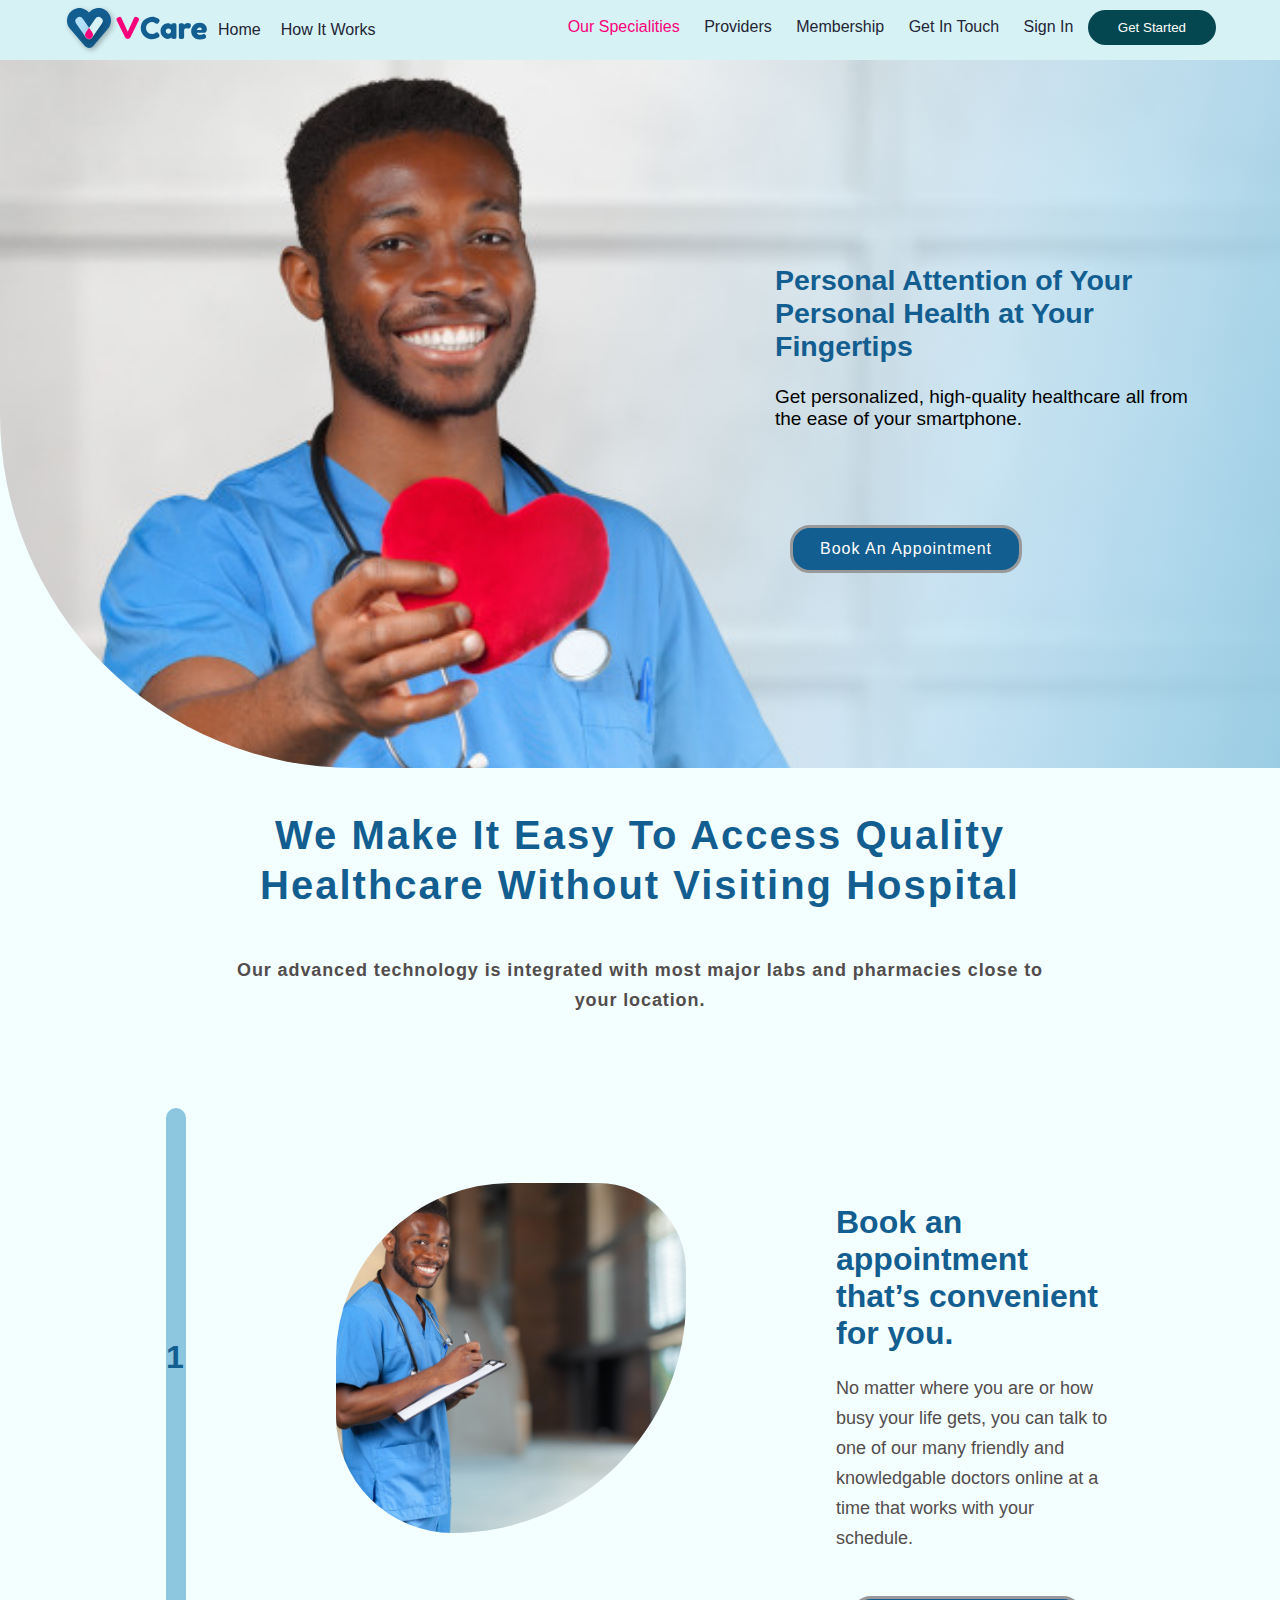
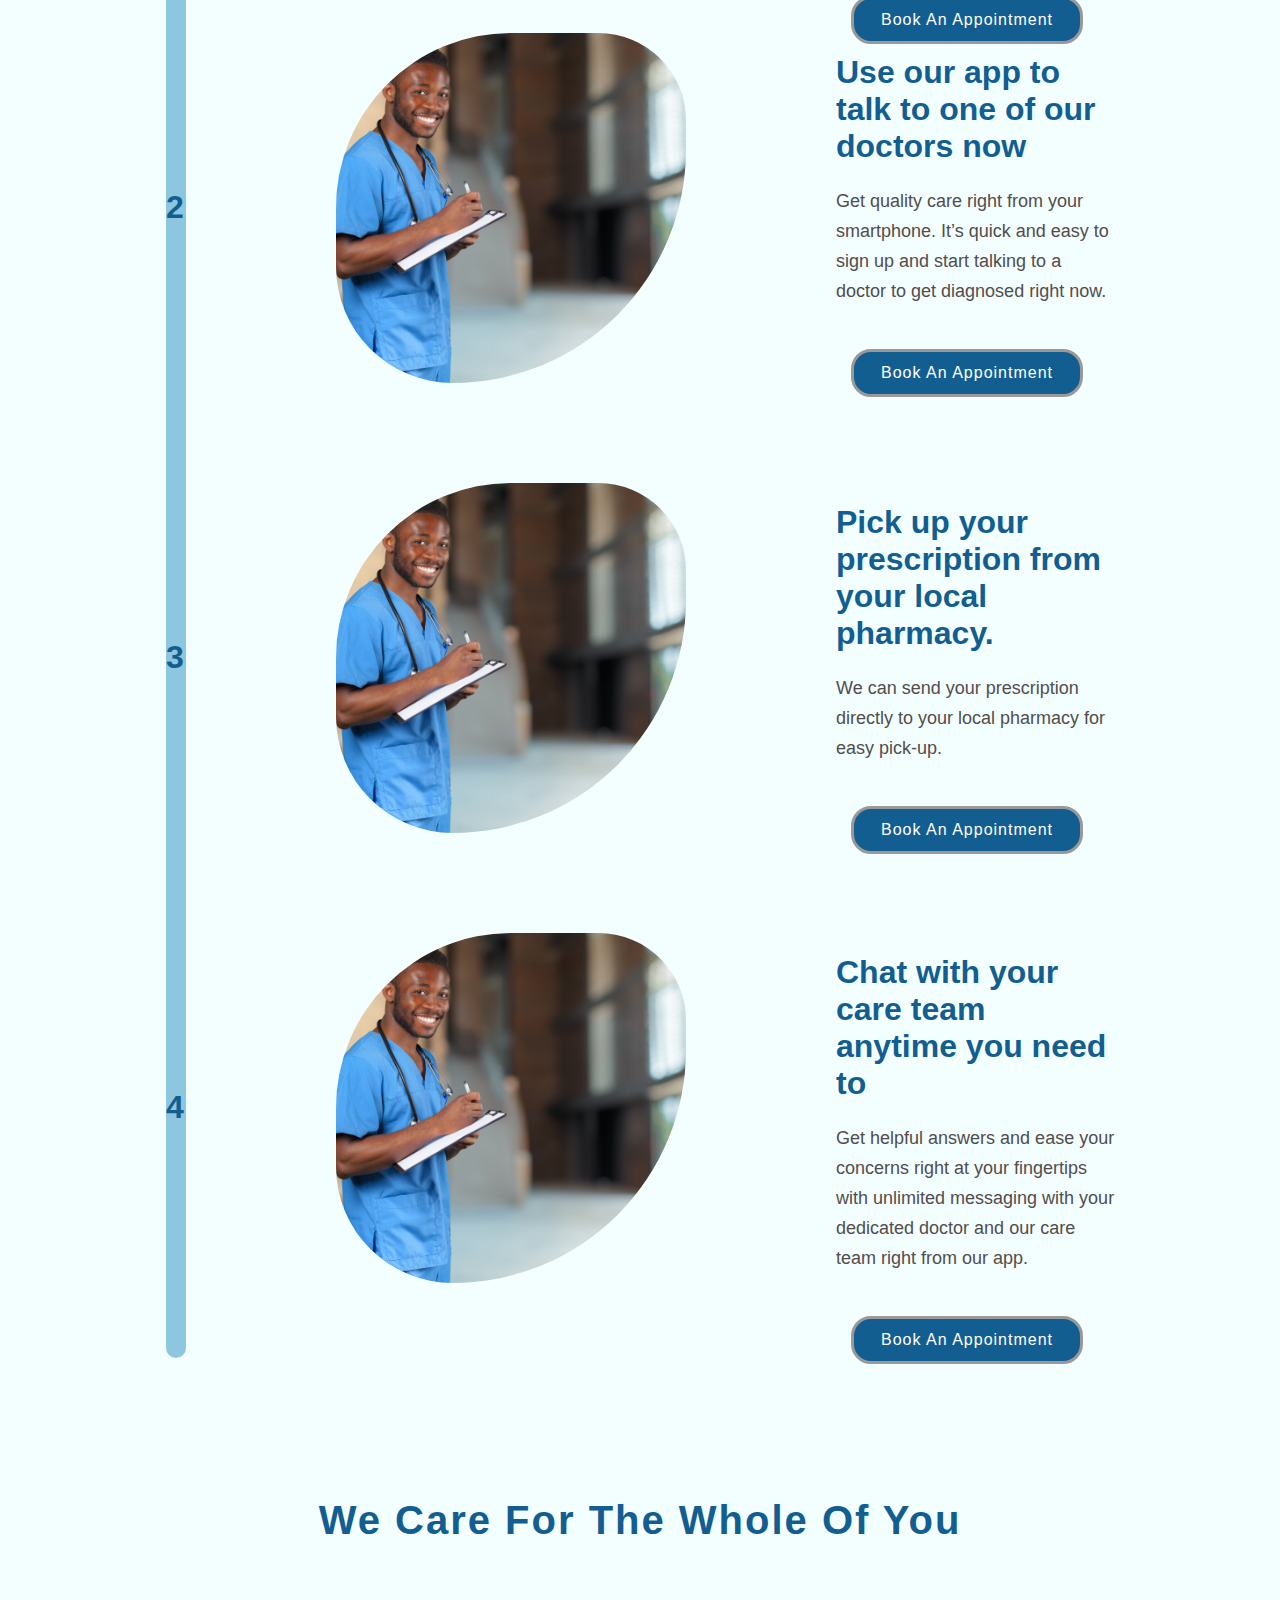
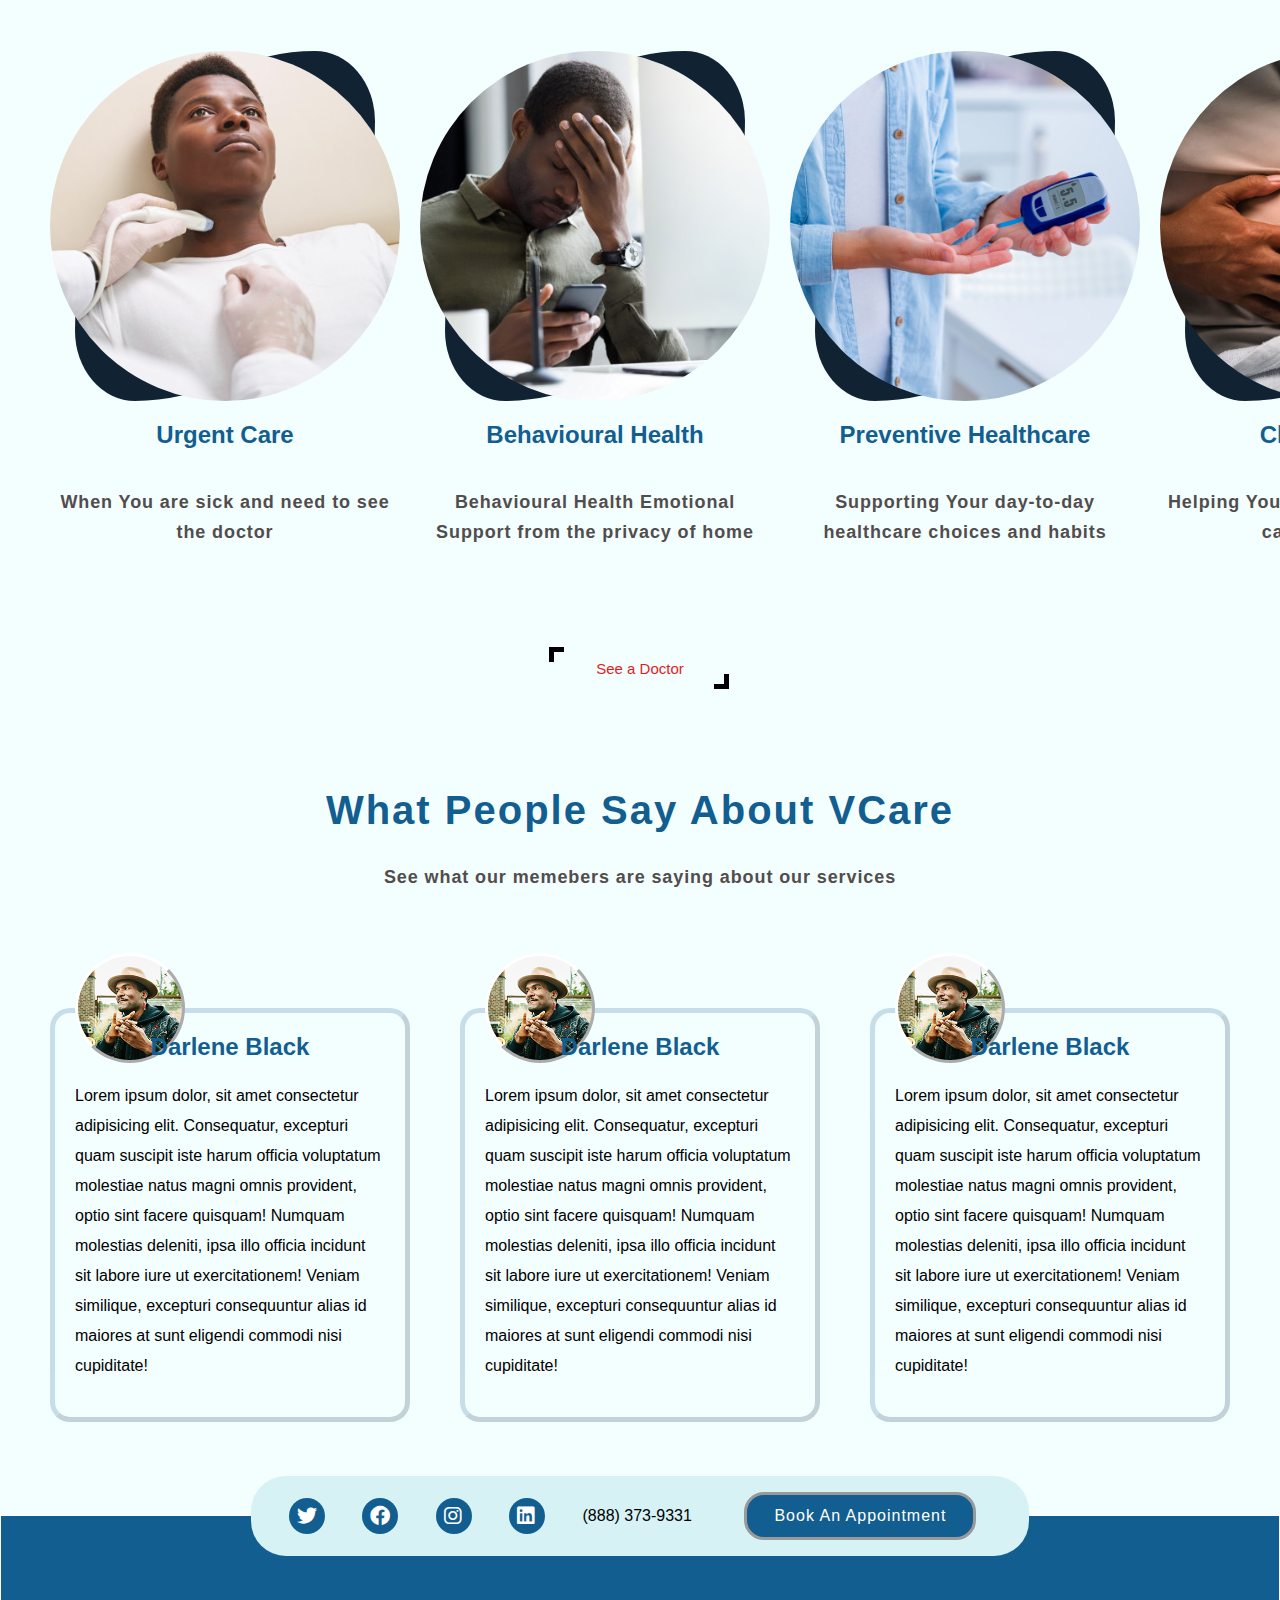
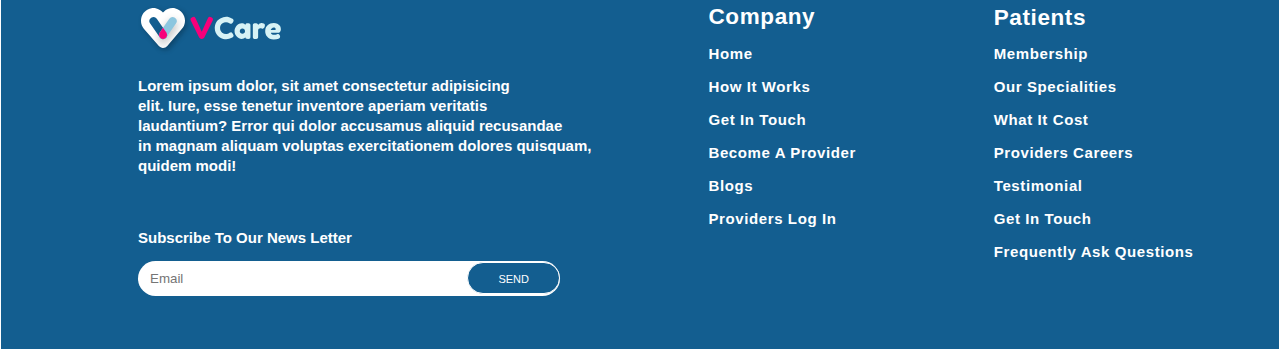
==== commit 4adc6244: "my html nd css finishing for how it works page" ====
--- a/how_it_works.html
+++ b/how_it_works.html
@@ -5,7 +5,7 @@
     <meta name="viewport" content="width=device-width, initial-scale=1.0" />
     <link rel="stylesheet" href="styles.css" />
     <link rel="stylesheet" href="fontawesome/css/all.css" />
-    <title>Document</title>
+    <title>How it works</title>
   </head>
   <body>
     <header>
@@ -143,13 +143,14 @@
     <div class="hiw-container">
       <div class="hwflx1"></div>
       <div class="hwflx2">
-        <h2 class="p1">
+        <h2 style="color: #135e90 ;">
           Personal Attention of Your Personal Health at Your Fingertips
         </h2>
-        <p class="text">
+        <p >
           Get personalized, high-quality healthcare all from the ease of your
           smartphone.
         </p>
+        
         <div class="sore">
           <button class="bbttn">Book an Appointment</button>
         </div>
@@ -173,15 +174,14 @@
             <img src="images/703d2b394fd65bd2b368069d7ac1ae99.jpg" alt="" />
           </div>
           <div class="itemflx3">
-            <h1 id="h1">Book an appointment that’s convenient for you.</h1>
-            <p id="text">
+            <h1>Book an appointment that’s convenient for you.</h1>
+            <p id="kk">
               No matter where you are or how busy your life gets, you can talk
               to one of our many friendly and knowledgable doctors online at a
               time that works with your schedule.
             </p>
-            <div class="sore">
-              <button class="bbttn">book an appointment</button>
-            </div>
+            <button class="bbttn b">book an appointment</button>
+            
           </div>
         </div>
 
@@ -191,15 +191,14 @@
             <img src="images/703d2b394fd65bd2b368069d7ac1ae99.jpg" alt="" />
           </div>
           <div class="itemflx3">
-            <h1 id="h1">Use our app to talk to one of our doctors now</h1>
-            <p id="text">
+            <h1 >Use our app to talk to one of our doctors now</h1>
+            <p id="kk">
               Get quality care right from your smartphone. It’s quick and easy
               to sign up and start talking to a doctor to get diagnosed right
               now.
             </p>
-            <div class="sore">
-              <button class="bbttn">book an appointment</button>
-            </div>
+            <button class="bbttn b">book an appointment</button>
+            
           </div>
         </div>
 
@@ -209,14 +208,13 @@
             <img src="images/703d2b394fd65bd2b368069d7ac1ae99.jpg" alt="" />
           </div>
           <div class="itemflx3">
-            <h1 id="h1">Pick up your prescription from your local pharmacy.</h1>
-            <p id="text">
+            <h1 >Pick up your prescription from your local pharmacy.</h1>
+            <p id="kk">
               We can send your prescription directly to your local pharmacy for
               easy pick-up.
-            </p>
-            <div class="sore">
-              <button class="bbttn">book an appointment</button>
-            </div>
+            </p> 
+            <button class="bbttn b">book an appointment</button>
+            
           </div>
         </div>
         <div class="flexhw">
@@ -225,15 +223,14 @@
             <img src="images/703d2b394fd65bd2b368069d7ac1ae99.jpg" alt="" />
           </div>
           <div class="itemflx3">
-            <h1 id="h1">Chat with your care team anytime you need to</h1>
-            <p id="text">
+            <h1>Chat with your care team anytime you need to</h1>
+            <p id="kk">
               Get helpful answers and ease your concerns right at your
               fingertips with unlimited messaging with your dedicated doctor and
               our care team right from our app.
             </p>
-            <div class="sore">
-              <button class="bbttn">book an appointment</button>
-            </div>
+            <button class="bbttn b">book an appointment</button>
+          
           </div>
         </div>
       </div>
@@ -271,8 +268,9 @@
         </div>
       </div>
       <div class="shift">
-        <button class="btn">see a doctor</button>
-      </div>
+        <button class="btn">See a Doctor</button>
+      </div>
+      
     </div>
 
     <div class="lastcontainer">
@@ -286,7 +284,7 @@
             
 
             <div class="drill"><div class="image1"></div>
-              <h2>Darlene Black</h2>
+              <h2 class="black">Darlene Black</h2>
 
               <p class="txt2">Lorem ipsum dolor, sit amet consectetur adipisicing elit. 
                 Consequatur, excepturi quam suscipit iste harum officia voluptatum 
@@ -300,7 +298,7 @@
             <div class="drill">            
               <div class="image1"></div>
 
-              <h2>Darlene Black</h2>
+              <h2 class="black ">Darlene Black</h2>
               <p class="txt2">Lorem ipsum dolor, sit amet consectetur adipisicing elit. 
                 Consequatur, excepturi quam suscipit iste harum officia voluptatum 
                 molestiae natus magni omnis provident, optio sint facere quisquam! 
@@ -313,7 +311,7 @@
            
             <div class="drill">
                <div class="image1"></div>
-              <h2>Darlene Black</h2>
+              <h2 class="black">Darlene Black</h2>
               <p class="txt2">Lorem ipsum dolor, sit amet consectetur adipisicing elit. 
                 Consequatur, excepturi quam suscipit iste harum officia voluptatum 
                 molestiae natus magni omnis provident, optio sint facere quisquam! 
@@ -459,7 +457,7 @@
                 </filter>
               </defs>
             </svg>
-            <p>
+            <p >
               Lorem ipsum dolor, sit amet consectetur adipisicing <br />
               elit. Iure, esse tenetur inventore aperiam veritatis <br />
               laudantium? Error qui dolor accusamus aliquid recusandae<br />
@@ -492,7 +490,7 @@
         </div>
         <div class="bkb">
           <input type="email" placeholder="Email" id="email" />
-          <button class="btn">send</button>
+          <button class="bttn">send</button>
         </div>
       </div>
     </footer>
--- a/styles.css
+++ b/styles.css
@@ -4,7 +4,7 @@
 body {
   margin: 0;
   padding: 0;
-  font-family: "mulish", sans-serif; 
+  font-family: "mulish", sans-serif;
   font-optical-sizing: auto;
   font-weight: 20px;
   font-style: normal;
@@ -122,24 +122,42 @@
 input:focus {
   outline: none;
 }
-
-/* .btn {
-  border-radius: 16.5px;
+.black{
+  
+  margin-top: -30px;
+  color: #135e90;
+}
+
+.bttn {
+  text-transform: uppercase;
+  text-align: center;
+  font-size: 11px;
+  text-decoration: none;
+  color: white;
   background: #135e90;
-  width: 87px;
-  height: 33px;
-  border: #135e90;
-  color: #ffffff;
-  text-transform: uppercase;
-  font-family: "Mulish", sans-serif;
-}
-.btn:hover {
-  padding: 10px;
-  font-family: "Mulish", sans-serif;
-} */
+  border: 1px solid white;
+  cursor: pointer;
+  transition: ease-out 0.5s;
+  -webkit-transition: ease-out 0.5s;
+  -moz-transition: ease-out 0.5s;
+  height: 32px;
+  width: 100px;
+  font-family: "Mulish", sans-serif;
+}
+
+
+.bttn:hover {
+  color: red;
+  font-family: "Mulish", sans-serif;
+  background: #123 ;
+  font-size: 12px; 
+} 
 
 .btn {
-  margin-right: 5px;
+  
+  height: 40px;
+  width: 180px;
+  margin-top: -30px;
   cursor: pointer;
   position: relative;
   padding: 3px 15px;
@@ -179,7 +197,7 @@
     &:after {
       width: 100%;
       height: 100%;
-      border-color:#135e90;
+      border-color: #135e90;
     }
   }
 }
@@ -224,7 +242,16 @@
   background-color: rgb(4, 71, 80);
   color: white;
   border: none;
-}
+
+}
+/* 
+button:hover{
+  color: #f8007a;
+  background: #111010;
+  padding: 10px;
+
+} */
+
 
 .flexcontainer {
   display: flex;
@@ -235,11 +262,13 @@
   display: flex;
   align-items: center;
   height: 100%;
+  
 }
 .flex2 {
   height: 100%;
   display: flex;
   align-items: center;
+
 }
 .active {
   color: #f8007a;
@@ -287,58 +316,85 @@
   justify-content: space-around;
   font-size: 19px;
   font-family: "Mulish", sans-serif;
-}
-
+  padding: 85px;
+}
 
 .p1 {
   font-weight: bold;
   color: #135e90;
   font-family: "mullish" sans-serif;
   text-transform: capitalize;
-}
-
-
-
-.sore{
-  display:flex;
-  justify-content: space-evenly;
-
-
+  text-align: center;
+}
+
+.sore {
+  display: flex;
+  margin-top: 80px;
 }
 
 .bbttn {
+  
+    position: relative;
+    display: inline-block;
+    margin: 15px;
+    padding: 12px 27px;
+    text-align: center;
+    font-size: 16px;
+    letter-spacing: 1px;
+    text-transform: capitalize;
+    text-decoration: none;
+    color: white;
+    background: #135e90;
+    border: 3px solid #999;
+    cursor: pointer;
+    transition: ease-out 0.5s;
+    -webkit-transition: ease-out 0.5s;
+    -moz-transition: ease-out 0.5s;
+}
+  /* position: relative;
   cursor: pointer;
   align-self: center;
   width: 237px;
   height: 40px;
   border-radius: 20px;
   background: #135e90;
-  text-transform: capitalize;
-}
+  text-transform: capitalize; */
+
+.bbttn:hover{
+  
+    color: red;
+    background: #123 ;
+    font-size: 15px; 
+  } 
+
 
 .blwbanner-container {
   min-height: 2300px;
   background: #f3feff;
   padding: 15px;
-  
-}
-
-.deep{
-  padding:50px;
-  justify-content: center;
-
-}
-.hrz{
+}
+
+.deep {
+  padding: 100px;
+}
+.hrz {
+  position: relative;
   display: flex;
   flex-flow: column;
   height: 500px;
-  background-color:#8cc6df ;
+  background-color: #8cc6df;
   width: 20px;
   border-radius: 20px;
   justify-content: space-around;
-
-  
-
+  margin-left: 1px;
+  align-self: center;
+}
+.brc {
+  position: absolute;
+  width: 2px;
+  height: 65px;
+  border: 65px;
+  border-radius: 100%;
 }
 
 .inline {
@@ -346,6 +402,7 @@
   flex-flow: column;
   justify-content: center;
   align-items: center;
+  margin: 0 200px 0 200px;
 }
 .flexhw {
   display: flex;
@@ -361,15 +418,18 @@
   flex: 1;
   align-self: center;
   text-align: right;
-}
+ 
+} 
+
+
 .itemflx2 {
-  flex: 2;
-
-  background-repeat: center center;
+  flex: 1;
+  background-repeat: center;
   object-fit: cover;
   background-size: cover;
   height: 400px;
-  width: 450px;
+  width:400px;
+ 
 }
 
 .itemflx3 {
@@ -377,67 +437,12 @@
   justify-self: space-between;
 }
 
-.itemflx4 {
-  flex: 1;
-  align-self: center;
-  text-align: right;
-}
-.itemflx5 {
-  flex: 2;
-  /* background: ; */
-  object-fit: cover;
-  background-repeat: none;
-  background-size: cover;
-  width: 450px;
-  height: 400px;
-}
-.itemflx6 {
-  flex: 2;
-  justify-self: space-between;
-}
-
-
-.itemflx7 {
-  flex: 1;
-  align-self: center;
-  text-align: right;
-}
-.itemflx8 {
-  flex: 2;
-  background-repeat: none;
-  background-size: cover;
-  height: 400px;
-  width: 450px;
-}
-.itemflx9 {
-  flex: 2;
-  justify-content: space-between;
-  
-}
-
-.itemflx10 {
-  flex: 1;
-  align-self: center;
-  text-align: right;
-}
-.itemflx11 {
-  flex: 2;
-  background-repeat: none;
-  background-size: cover;
-  height: 400px;
-  width: 450px;
-}
-.itemflx12 {
-  flex: 2;
-  justify-self: space-between;
-}
 img {
-  height: 400px;
-  width: 400px;
-  border-radius: 100%;
+  height: 350px;
+  width: 350px;
+  border-radius: 300px 150px 400px 200px;
   object-fit: cover;
   
- 
 }
 #h1 {
   font-family: "Mulish", sans-serif;
@@ -449,16 +454,26 @@
   color: #135e90;
   text-transform: capitalize;
 }
+#kk{
+  font-family: "Mulish", sans-serif;
+  font-size: 18px;
+  font-weight: 100;
+  line-height: 30px;
+  color: #524d4d;
+}
 #text {
   font-family: "Mulish", sans-serif;
   font-size: 18px;
   font-weight: 600;
   line-height: 30px;
   letter-spacing: 0.05em;
-  text-align: center;
-
+  text-align: center ;
   color: #524d4d;
 }
+#t {
+  text-align: left;
+}
+
 
 .tdcontainer {
   display: flex;
@@ -475,23 +490,20 @@
   justify-content: space-between;
   align-items: center;
   text-align: center;
-  gap:20px ;
+  gap: 20px;
 }
 .seebutton {
   cursor: pointer;
   color: orangered;
-  
+
   width: 200px;
   background: transparent;
   font-size: 20px;
-  
-}
-
-.resp{
-  
+}
+
+.resp {
   align-items: center;
   justify-content: space-evenly;
-
 }
 
 .shift {
@@ -500,8 +512,8 @@
   padding: 20px;
   min-height: 10px;
 }
+
 .tdimg1 {
- 
   background: url(images/2420d5ad4e9e0e9d902bd20002a95e41.jpg);
   background-position: right;
   background-size: cover;
@@ -511,7 +523,6 @@
   border-radius: 700px;
 }
 .tdimg2 {
- 
   background: url(images/d4e91496aaf2fbaf19bb84bd2f237227.jpg);
   background-position: right;
   background-size: cover;
@@ -521,7 +532,6 @@
   border-radius: 700px;
 }
 .tdimg3 {
- 
   background: url(images/fdc949d9e8ad3e854a9194219f75a254.jpg);
   background-position: right;
   background-size: cover;
@@ -531,7 +541,6 @@
   border-radius: 700px;
 }
 .tdimg4 {
-  
   background: url(images/129bb93d8a5c30df359919ebc85ece30.jpg);
   background-position: right;
   background-size: cover;
@@ -546,7 +555,6 @@
   justify-content: center;
 }
 .tdct div .images {
- 
   position: relative;
 }
 .tdct div .images::after {
@@ -563,100 +571,82 @@
   content: "";
   background-color: red !important;
   position: inherit;
-
-}
-
-/* 
-.bbttn :hover{
-  
-  color: #f8007a;
-  background: #111010;
-} */
-
-.lastcontainer{
+}
+
+
+
+.lastcontainer {
   min-height: 700px;
   padding: 50px;
-  
-}
-.uplit{
+}
+.uplit {
   min-height: 180px;
 }
-.lasthw{
-display: flex;
-justify-content: space-evenly;
-align-items: center;
-gap: 50px;
-min-height: 500px;
-
-
-}
-
-.image1{
-
-background: url(images/34d0c3811e30299006dfa8f78b2cd446.png);
-height: 118px;
-width: 118px;
-left: 7px;
-
-border-radius: 100%;
-background-position: center;
-background-size: cover;
-border: 3px solid white;
-border-style:outset;
-margin-top: -90px;
-
-}
-
-.box1{
+.lasthw {
+  display: flex;
+  justify-content: space-evenly;
+  align-items: center;
+  gap: 50px;
+  min-height: 500px;
+}
+
+.image1 {
+  background: url(images/34d0c3811e30299006dfa8f78b2cd446.png);
+  height: 110px;
+  width: 110px;
+  left: 11px;
+
+  border-radius: 100%;
+  background-position: center;
+  background-size: cover;
+  border: 3px solid white;
+  border-style: outset;
+  margin-top: -80px;
+}
+
+.box1 {
   flex: 1;
 
   width: 409px;
-  min-height: 250px;
-  border-radius: 20px;
-  
-
-
-}
-.box2{
-  flex: 1;
- 
+  min-height: 200px;
+  border-radius: 20px;
+}
+.box2 {
+  flex: 1;
+
   width: 409px;
-  min-height: 250px;
-  border-radius: 20px;
- 
-
-}
-.box3{
+  min-height: 200px;
+  border-radius: 20px;
+}
+.box3 {
   flex: 1;
   width: 409px;
-  min-height: 250px;
-  border-radius: 20px;
-}
-
-.drill{
-  border: 5px solid #135E9033;
-  min-height: 80px;
+  min-height: 200px;
+  border-radius: 20px;
+}
+
+.drill {
+  border: 5px solid #135e9033;
+  min-height: 350px;
   border-radius: 20px;
   border-style: outset;
   padding: 20px;
-}
-
-h2 {
   text-align: center;
-  color: #135e90;
-}
-
-.txt2{
-font-family:"mullish" sans-serif;
-font-size: 16px;
-line-height: 30px;
-letter-spacing: 0em;
-text-align: left;
-
-}
-
-
-.td{
+}
+ .b{
+  margin-top: 25px;
+ }
+
+
+.txt2 {
+  font-family: "mullish" sans-serif;
+  font-size: 16px;
+  line-height: 30px;
+  letter-spacing: 0em;
+  text-align: left;
+}
+
+.td {
   min-height: 500px;
 }
 
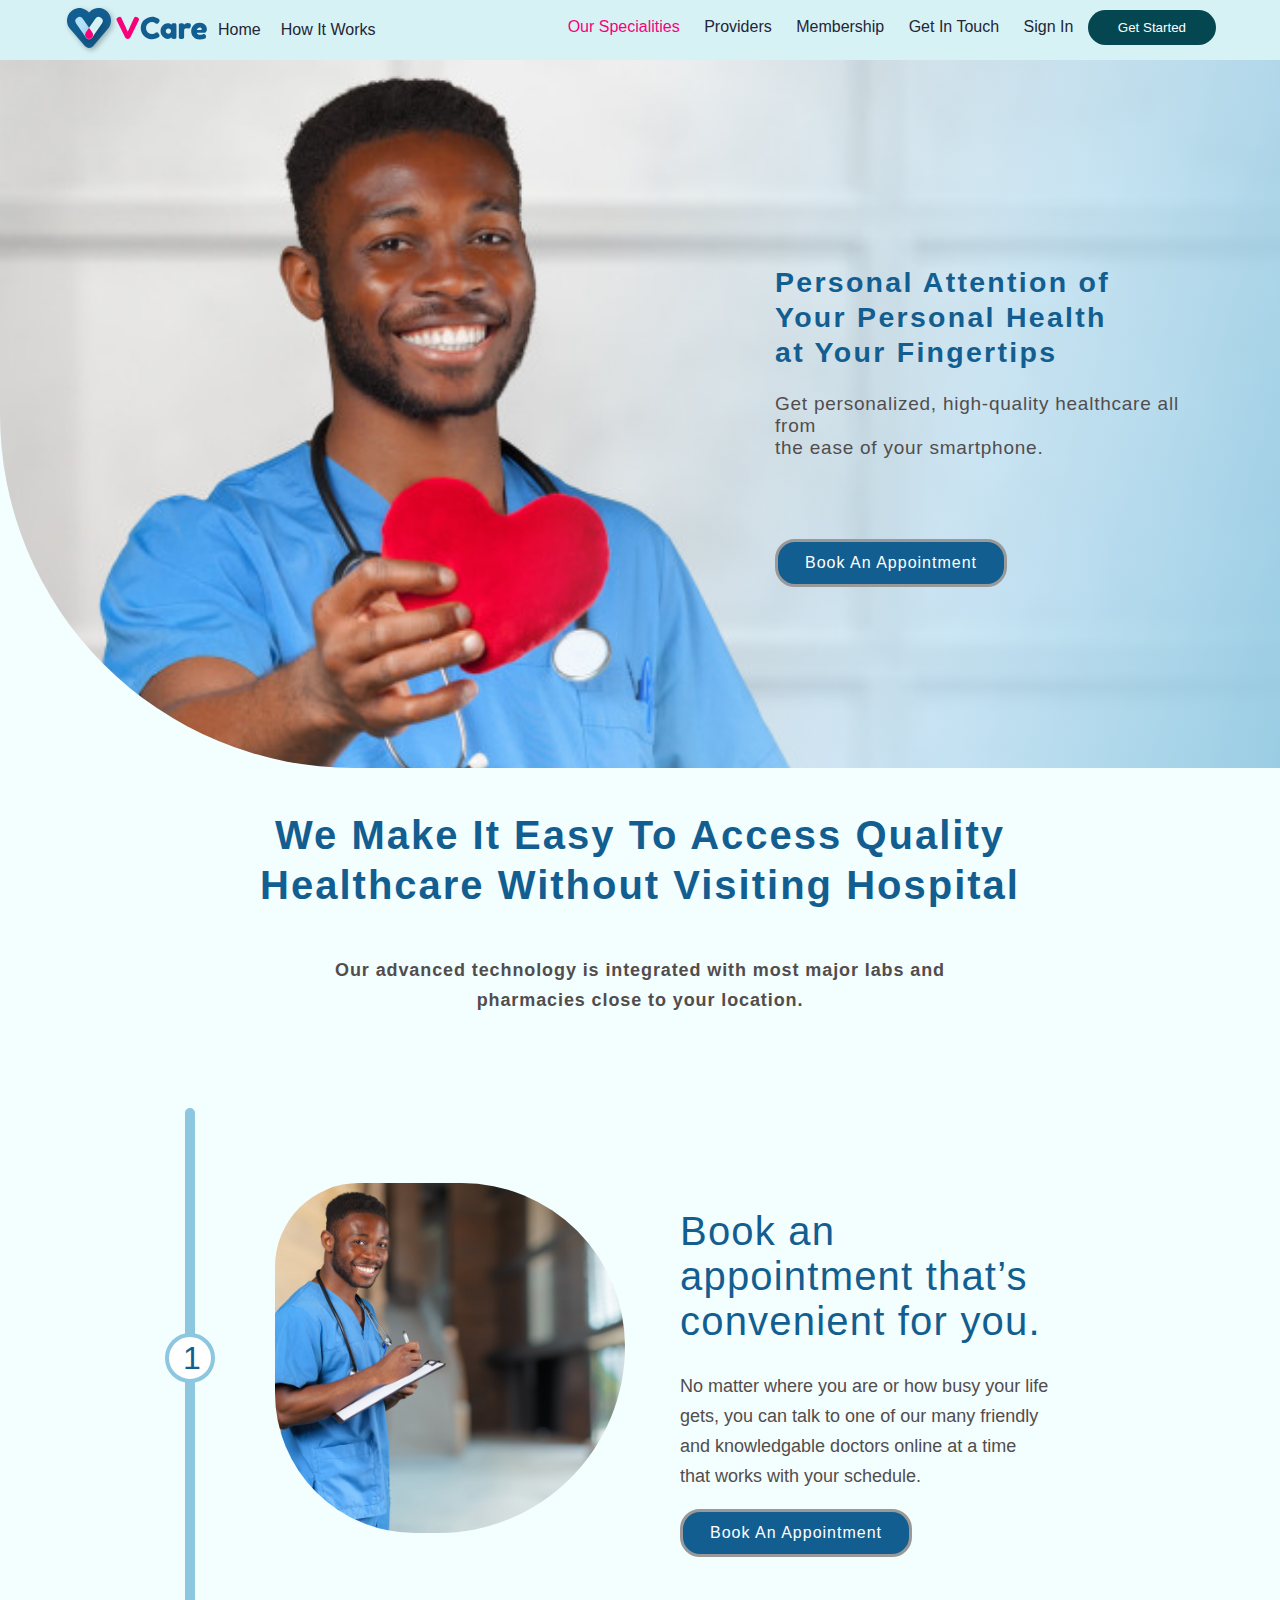
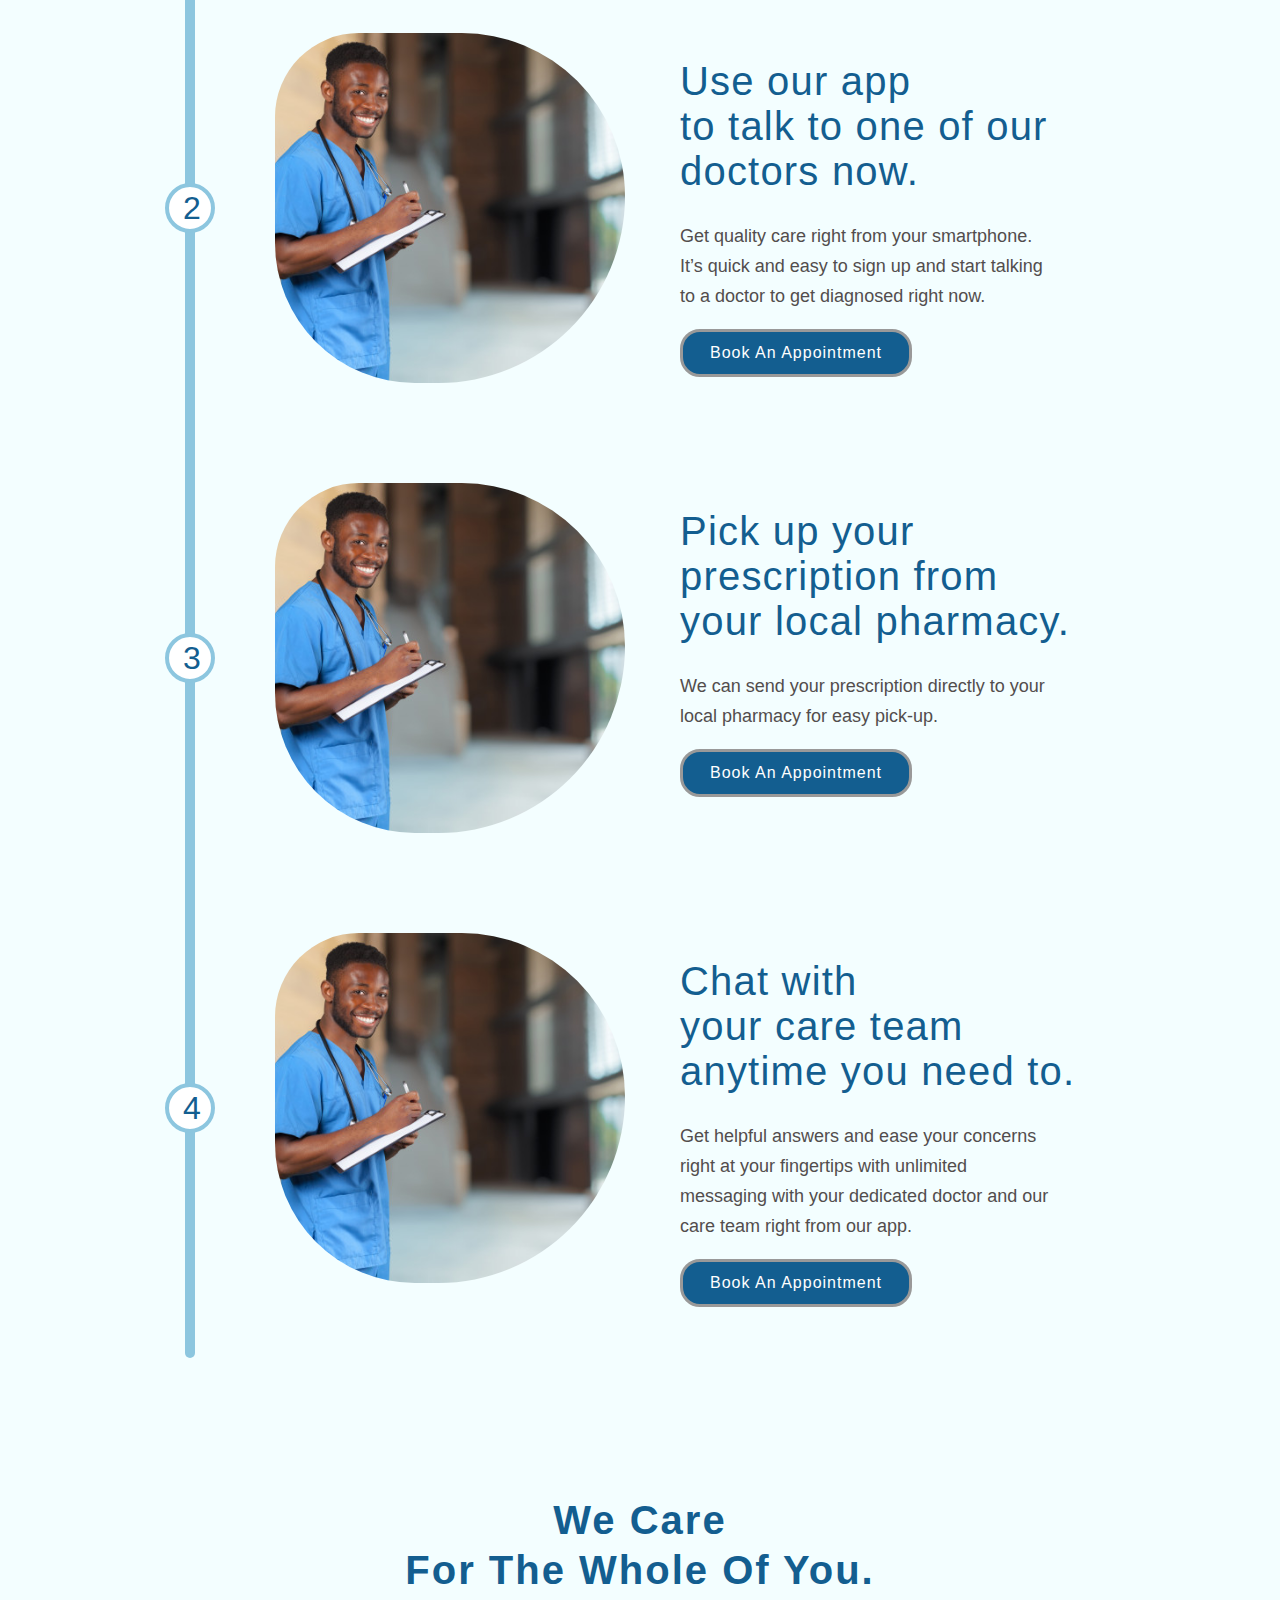
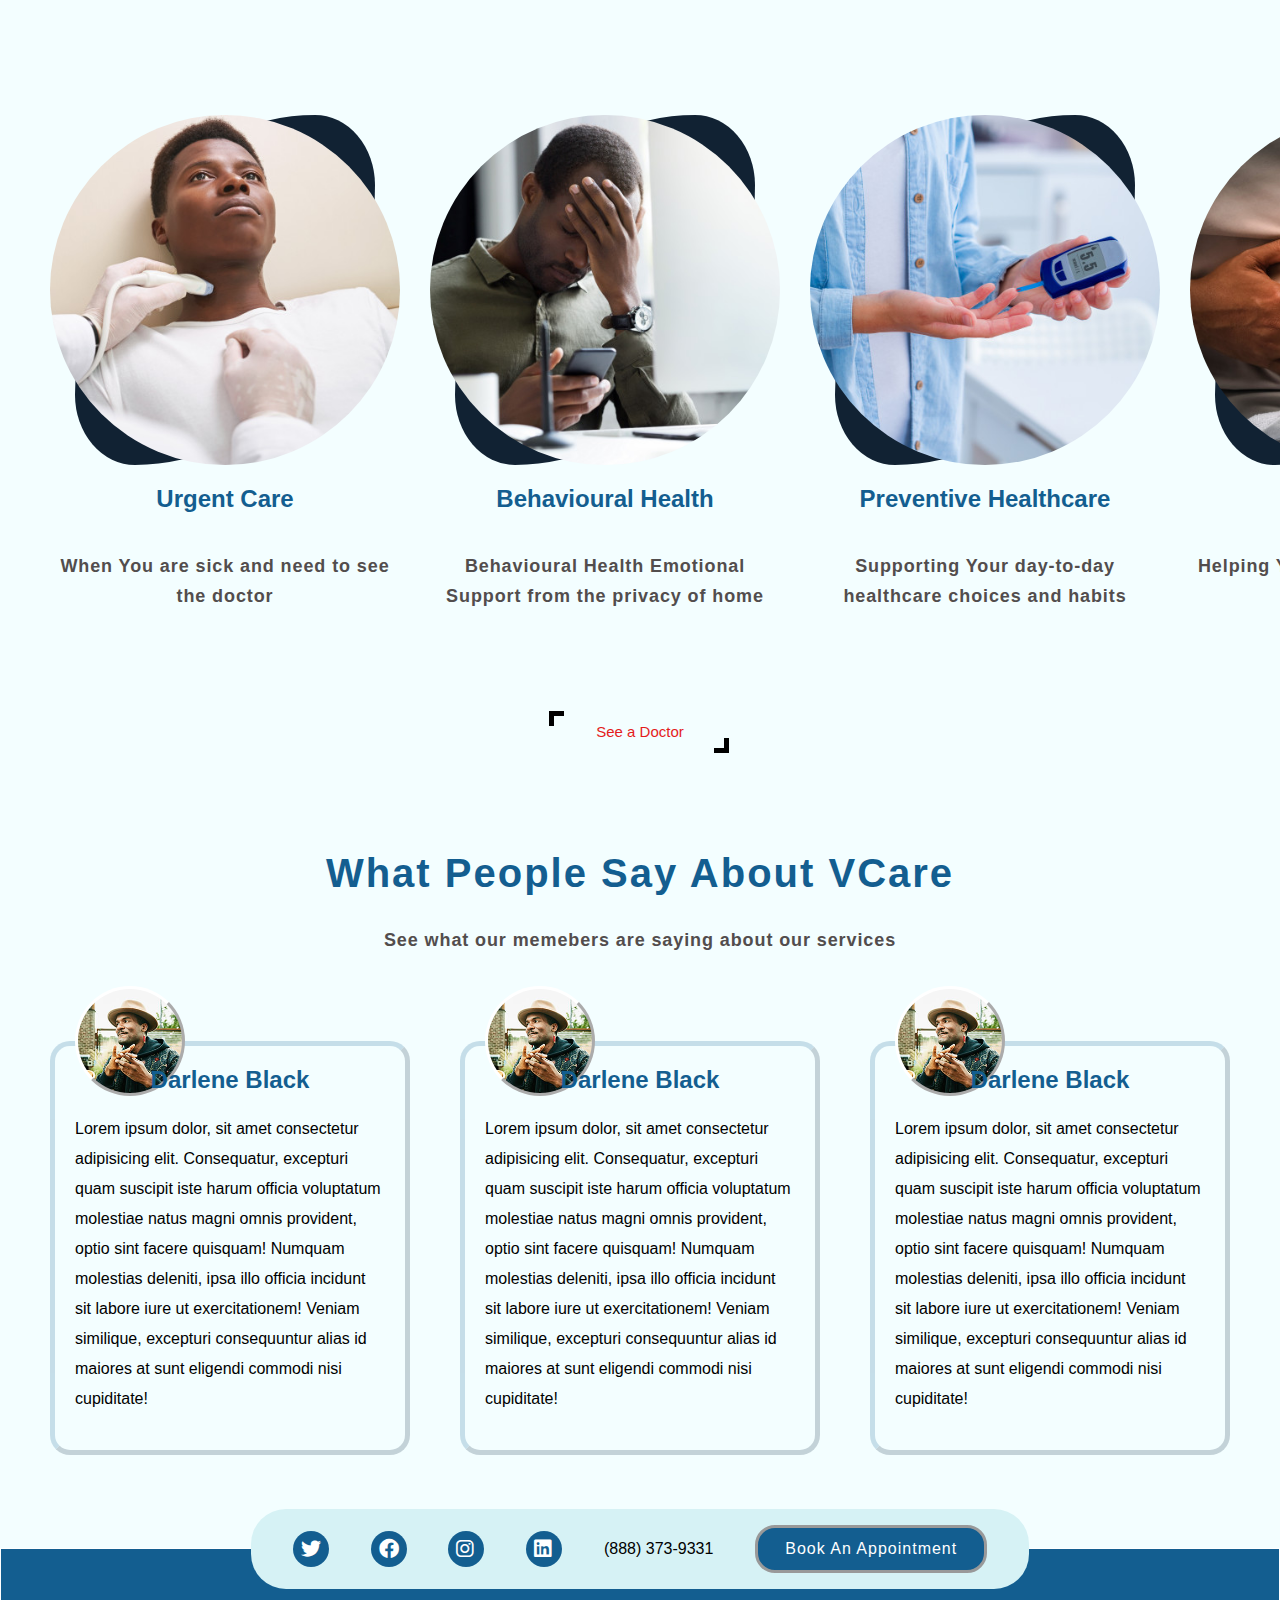
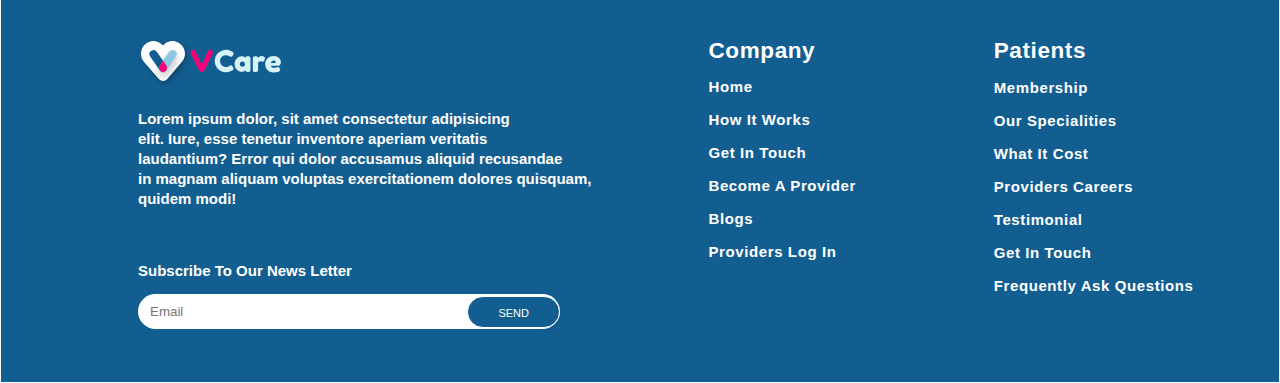
==== commit d7e8db40: "casa finito how_it_work" ====
--- a/how_it_works.html
+++ b/how_it_works.html
@@ -143,11 +143,11 @@
     <div class="hiw-container">
       <div class="hwflx1"></div>
       <div class="hwflx2">
-        <h2 style="color: #135e90 ;">
-          Personal Attention of Your Personal Health at Your Fingertips
+        <h2 style="color: #135e90 ; line-height: 35px; letter-spacing: 0.08em;">
+          Personal Attention of <br> Your Personal Health <br> at Your Fingertips
         </h2>
-        <p >
-          Get personalized, high-quality healthcare all from the ease of your
+        <p style="color: #524D4D; letter-spacing: 0.04em;">
+          Get personalized, high-quality healthcare all from <br>the ease of your
           smartphone.
         </p>
         
@@ -160,76 +160,96 @@
     <div class="blwbanner-container">
       <div class="inline">
         <h1 id="h1">
-          We make it easy to access quality healthcare without visiting hospital
+          We make it easy to access quality <br> healthcare without visiting hospital
         </h1>
         <p id="text">
-          Our advanced technology is integrated with most major labs and
+          Our advanced technology is integrated with most major labs and <br>
           pharmacies close to your location.
         </p>
       </div>
       <div class="deep">
-        <div class="flexhw">
-          <h1 class="itemflx1, hrz">1</h1>
+        <div class="flexhw"><div class="hrz"></div>
+          <div class="circle">
+          <span class="itemflx1" >
+            <span>1</span>
+          </span>
+          
+          </div>
           <div class="itemflx2">
             <img src="images/703d2b394fd65bd2b368069d7ac1ae99.jpg" alt="" />
           </div>
           <div class="itemflx3">
-            <h1>Book an appointment that’s convenient for you.</h1>
+            <h1>Book an <br> appointment that’s <br>convenient for you.</h1>
             <p id="kk">
-              No matter where you are or how busy your life gets, you can talk
-              to one of our many friendly and knowledgable doctors online at a
-              time that works with your schedule.
+              No matter where you are or how busy your life <br> gets, you can talk
+              to one of our many friendly <br> and knowledgable doctors online at a
+              time <br> that works with your schedule.
             </p>
-            <button class="bbttn b">book an appointment</button>
+            <button class="bbttn">book an appointment</button>
             
           </div>
         </div>
 
         <div class="flexhw">
-          <h1 class="itemflx1, hrz">2</h1>
+          <div class="hrz"></div>
+          <div class="circle">
+          <span class="itemflx1">
+            <span>2</span>
+          </span>
+          </div>
           <div class="itemflx2">
             <img src="images/703d2b394fd65bd2b368069d7ac1ae99.jpg" alt="" />
           </div>
           <div class="itemflx3">
-            <h1 >Use our app to talk to one of our doctors now</h1>
+            <h1 >Use our app <br> to talk to one of our <br> doctors now.</h1>
             <p id="kk">
-              Get quality care right from your smartphone. It’s quick and easy
-              to sign up and start talking to a doctor to get diagnosed right
+              Get quality care right from your smartphone. <br> It’s quick and easy
+              to sign up and start talking <br>to a doctor to get diagnosed right
               now.
             </p>
-            <button class="bbttn b">book an appointment</button>
+            <button class="bbttn">book an appointment</button>
             
           </div>
         </div>
 
         <div class="flexhw">
-          <h1 class="itemflx1, hrz">3</h1>
+          <div class="hrz"></div>
+          <div class="circle">
+          <span class="itemflx1">
+            <span>3</span>
+          </span>
+          </div>
           <div class="itemflx2">
             <img src="images/703d2b394fd65bd2b368069d7ac1ae99.jpg" alt="" />
           </div>
           <div class="itemflx3">
-            <h1 >Pick up your prescription from your local pharmacy.</h1>
+            <h1 >Pick up your <br> prescription from <br>your local pharmacy.</h1>
             <p id="kk">
-              We can send your prescription directly to your local pharmacy for
+              We can send your prescription directly to your <br>local pharmacy for
               easy pick-up.
             </p> 
-            <button class="bbttn b">book an appointment</button>
+            <button class="bbttn">book an appointment</button>
             
           </div>
         </div>
         <div class="flexhw">
-          <h1 class="itemflx1, hrz">4</h1>
+          <div class="hrz"></div>
+          <div class="circle">
+          <span class="itemflx1">
+            <span>4</span>
+          </span>
+          </div>
           <div class="itemflx2">
             <img src="images/703d2b394fd65bd2b368069d7ac1ae99.jpg" alt="" />
           </div>
           <div class="itemflx3">
-            <h1>Chat with your care team anytime you need to</h1>
+            <h1>Chat with <br>your care team<br> anytime you need to.</h1>
             <p id="kk">
-              Get helpful answers and ease your concerns right at your
-              fingertips with unlimited messaging with your dedicated doctor and
-              our care team right from our app.
+              Get helpful answers and ease your concerns <br>right at your
+              fingertips with unlimited <br>messaging with your dedicated doctor and
+              our <br>care team right from our app.
             </p>
-            <button class="bbttn b">book an appointment</button>
+            <button class="bbttn">book an appointment</button>
           
           </div>
         </div>
@@ -237,7 +257,7 @@
     </div>
     <div class="td">
       <div class="tdc" >
-        <h1 id="h1">we care for the whole of you</h1>
+        <h1 id="h1">we care <br>for the whole of you.</h1>
       </div>
       <div class="tdcontainer">
         <div class="tdct">
--- a/styles.css
+++ b/styles.css
@@ -10,6 +10,7 @@
   font-style: normal;
   background: #f3feff;
 }
+
 
 footer {
   min-height: 435px;
@@ -336,7 +337,6 @@
   
     position: relative;
     display: inline-block;
-    margin: 15px;
     padding: 12px 27px;
     text-align: center;
     font-size: 16px;
@@ -351,44 +351,7 @@
     -webkit-transition: ease-out 0.5s;
     -moz-transition: ease-out 0.5s;
 }
-  /* position: relative;
-  cursor: pointer;
-  align-self: center;
-  width: 237px;
-  height: 40px;
-  border-radius: 20px;
-  background: #135e90;
-  text-transform: capitalize; */
-
-.bbttn:hover{
-  
-    color: red;
-    background: #123 ;
-    font-size: 15px; 
-  } 
-
-
-.blwbanner-container {
-  min-height: 2300px;
-  background: #f3feff;
-  padding: 15px;
-}
-
-.deep {
-  padding: 100px;
-}
-.hrz {
-  position: relative;
-  display: flex;
-  flex-flow: column;
-  height: 500px;
-  background-color: #8cc6df;
-  width: 20px;
-  border-radius: 20px;
-  justify-content: space-around;
-  margin-left: 1px;
-  align-self: center;
-}
+
 .brc {
   position: absolute;
   width: 2px;
@@ -403,20 +366,83 @@
   justify-content: center;
   align-items: center;
   margin: 0 200px 0 200px;
-}
+ }
+ 
 .flexhw {
   display: flex;
   justify-content: space-between;
-  gap: 150px;
+  gap: 50px;
   padding: 50px;
   height: 450px;
   font-family: "mulish", sans-serif;
   color: #135e90;
-}
-
+} 
+
+.circle{
+  position: absolute;
+  display:  flex;
+  border-radius:50%;
+  line-height: 0;
+  height: 50px;
+  width: 50px;
+  font-size: 32px;
+  color:#135e90 ;
+  align-self: center;
+  background: white;
+  border: 4px solid #8cc6df ;
+}
+
+.circle span{
+  position: absolute;
+  padding-top: 50%;
+  padding-bottom: 50%;
+  margin-left: 7px;
+  margin-right: 8px;
+  align-self: center;
+
+
+}
+ /* position: relative;
+  cursor: pointer;
+  align-self: center;
+  width: 237px;
+  height: 40px;
+  border-radius: 20px;
+  background: #135e90;
+  text-transform: capitalize; */
+
+  .bbttn:hover{
+  
+    color: red;
+    background: #123 ;
+    font-size: 15px; 
+  } 
+
+
+.blwbanner-container {
+  min-height: 2300px;
+  background: #f3feff;
+  padding: 15px;
+}
+
+.deep {
+  padding: 100px;
+}
+.hrz {
+  position: relative;
+  display: flex;
+  flex-flow: column;
+  height: 500px;
+  background-color: #8cc6df;
+  width: 10px;
+  border-radius: 20px;
+  justify-content: space-around;
+  margin-left: 20px;
+  align-self: center;
+}
 .itemflx1 {
   flex: 1;
-  align-self: center;
+ 
   text-align: right;
  
 } 
@@ -429,19 +455,23 @@
   background-size: cover;
   height: 400px;
   width:400px;
+  margin-left: 30px;
  
 }
 
 .itemflx3 {
-  flex: 2;
+  flex: 1;
   justify-self: space-between;
+  margin-left: -80px;
 }
 
 img {
   height: 350px;
   width: 350px;
-  border-radius: 300px 150px 400px 200px;
+  border-radius: 180px 350px 400px 300px;
   object-fit: cover;
+  background-position:center ;
+
   
 }
 #h1 {
@@ -481,16 +511,18 @@
   padding: 50px;
 }
 .tdc {
-  display: flex;
-  height: 90px;
-  justify-content: space-around;
+  
+  min-height: 90px;
+  
+  justify-content: center;
 }
 .tdct {
   display: flex;
-  justify-content: space-between;
+  justify-content: space-evenly;
   align-items: center;
   text-align: center;
-  gap: 20px;
+  gap: 30px;
+  
 }
 .seebutton {
   cursor: pointer;
@@ -580,7 +612,8 @@
   padding: 50px;
 }
 .uplit {
-  min-height: 180px;
+  min-height: 150px;
+  
 }
 .lasthw {
   display: flex;
@@ -588,6 +621,15 @@
   align-items: center;
   gap: 50px;
   min-height: 500px;
+}
+.itemflx3 h1{
+
+
+font-size: 40px;
+font-weight: 500;
+line-height: 45px;
+letter-spacing: 0.03em;
+
 }
 
 .image1 {
@@ -633,9 +675,7 @@
   padding: 20px;
   text-align: center;
 }
- .b{
-  margin-top: 25px;
- }
+ 
 
 
 .txt2 {
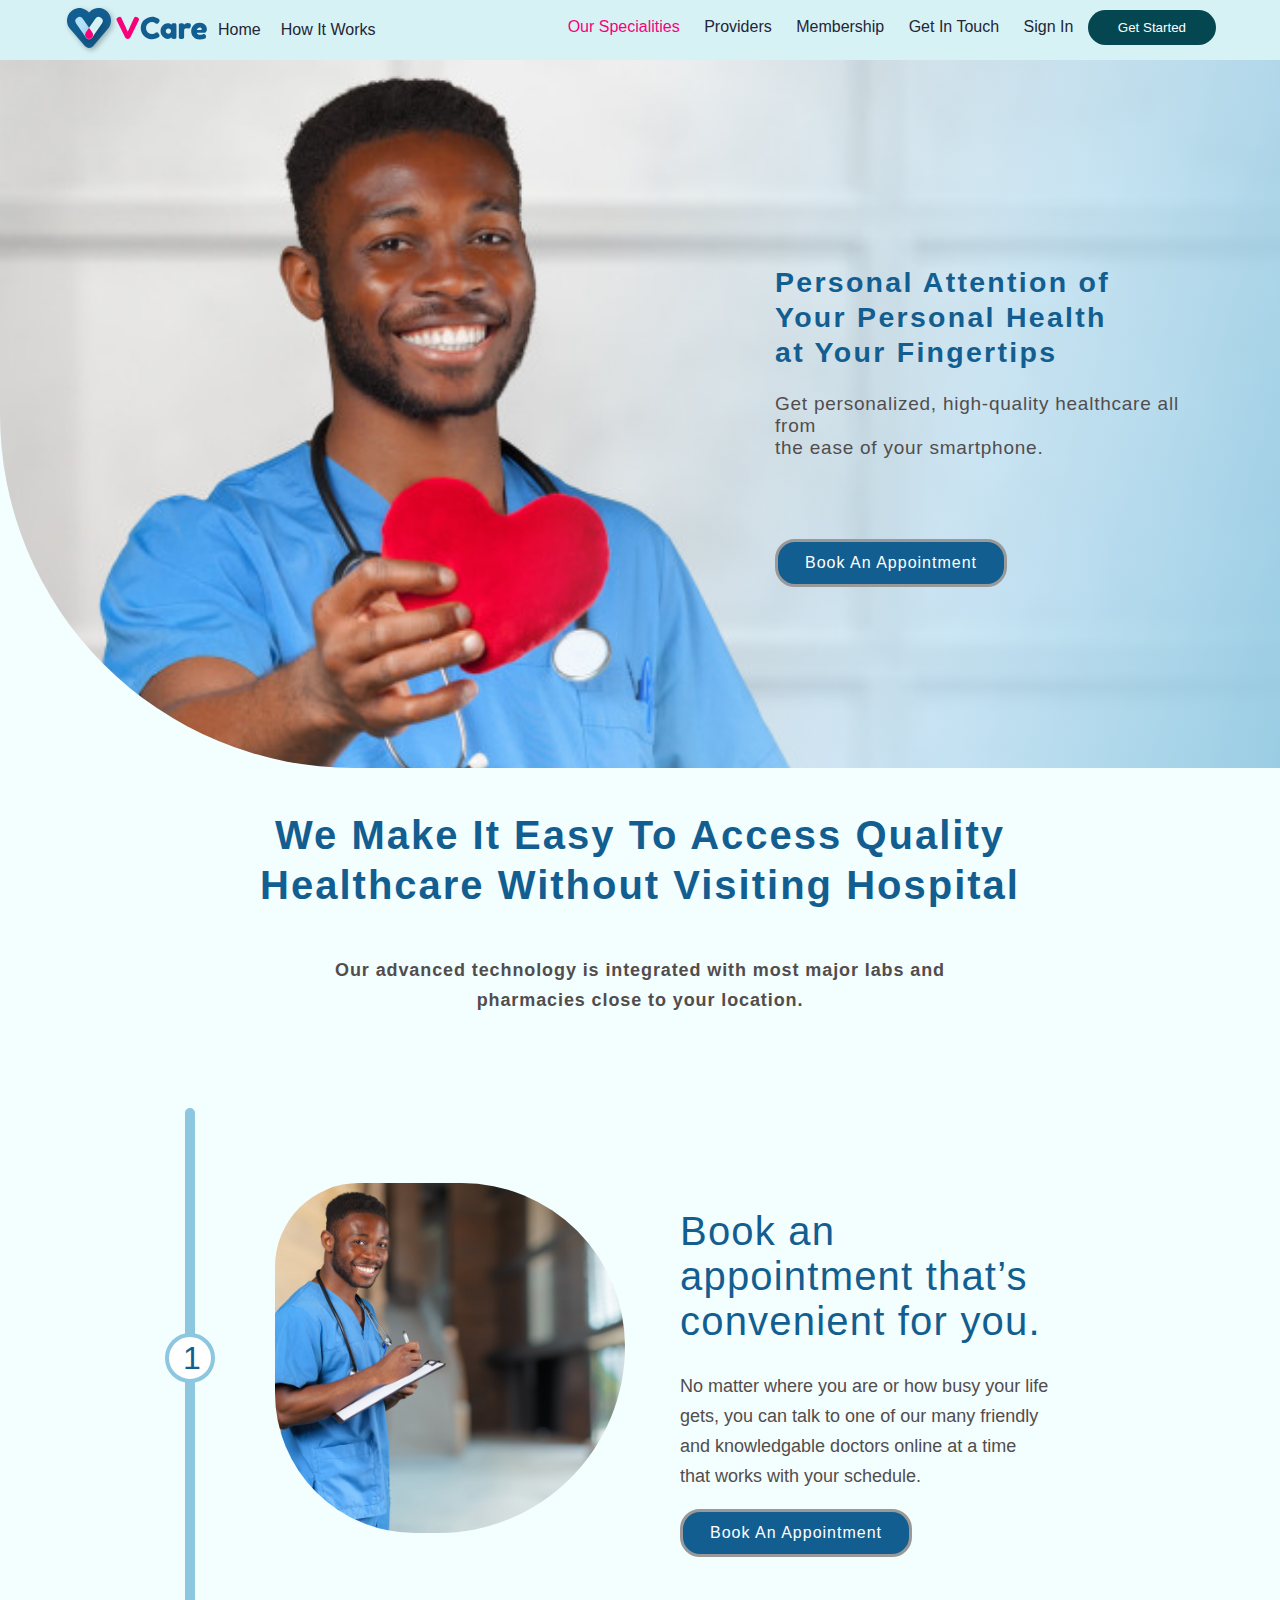
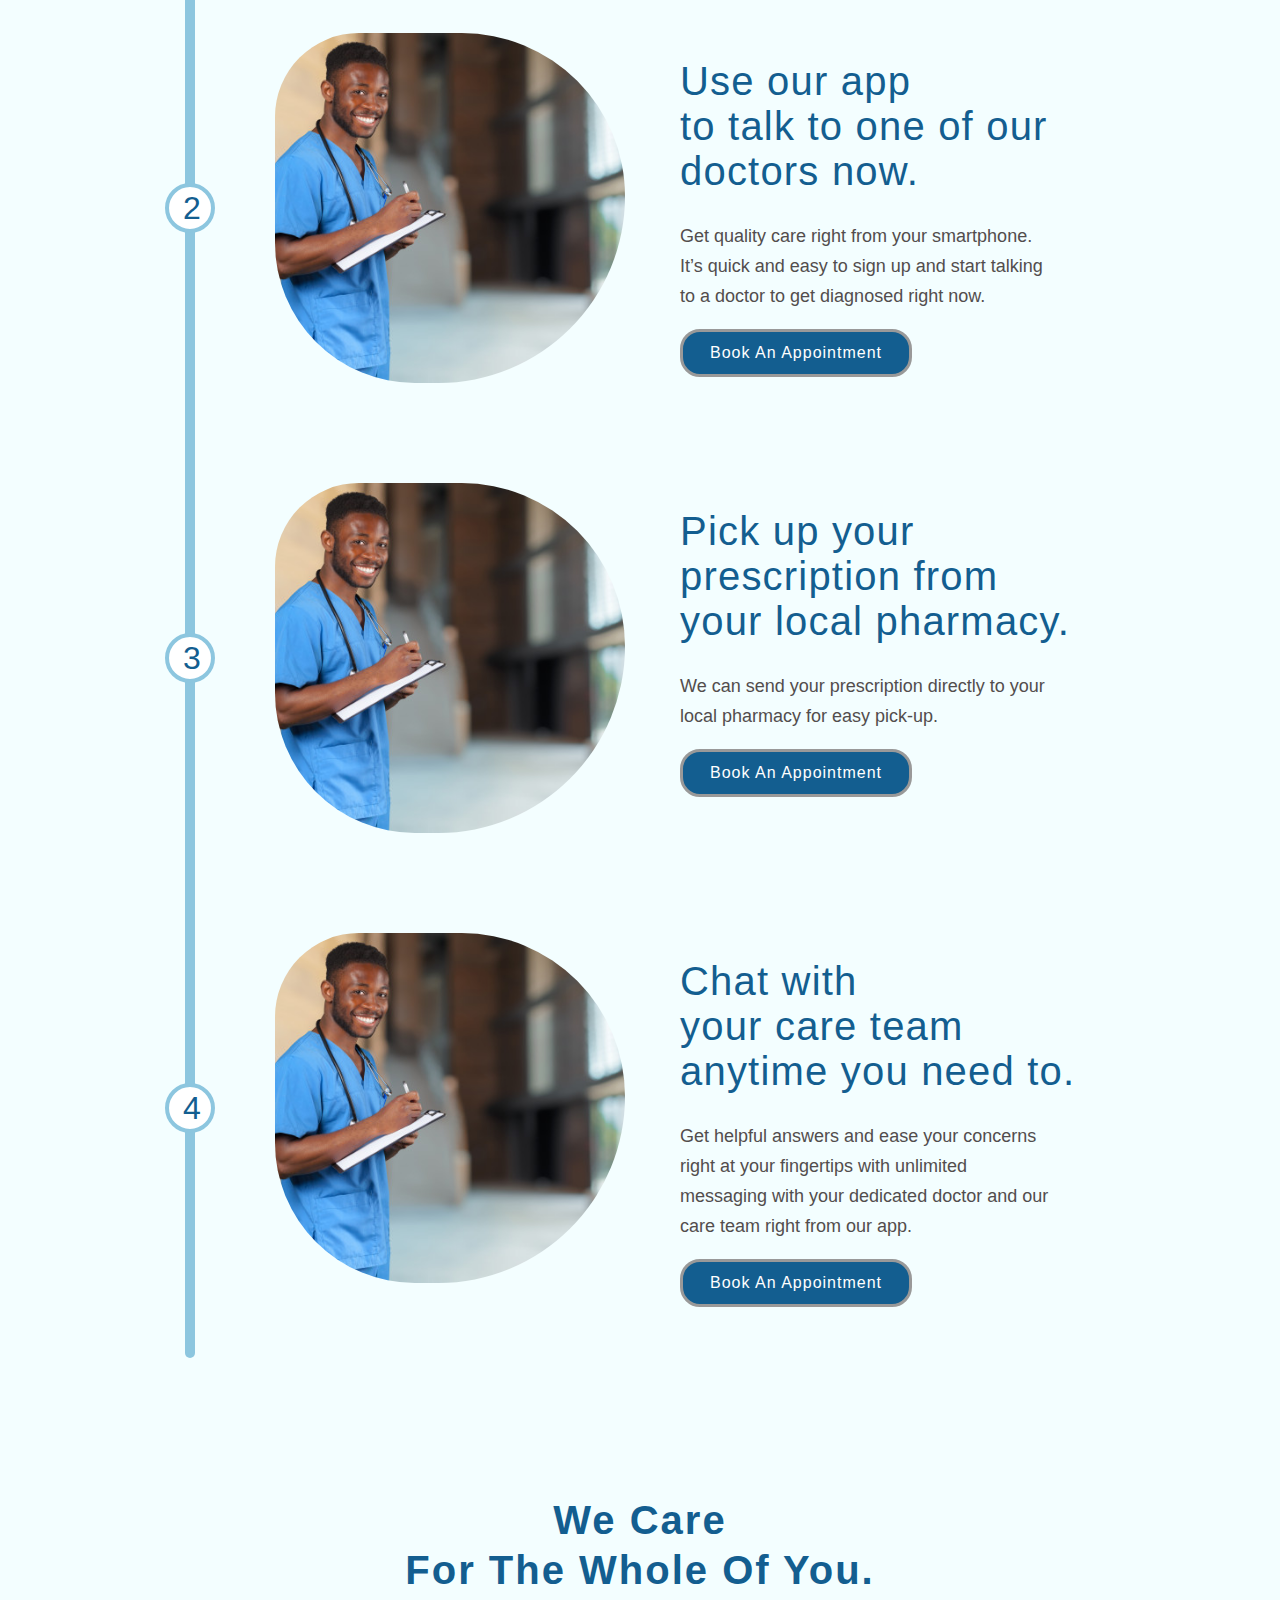
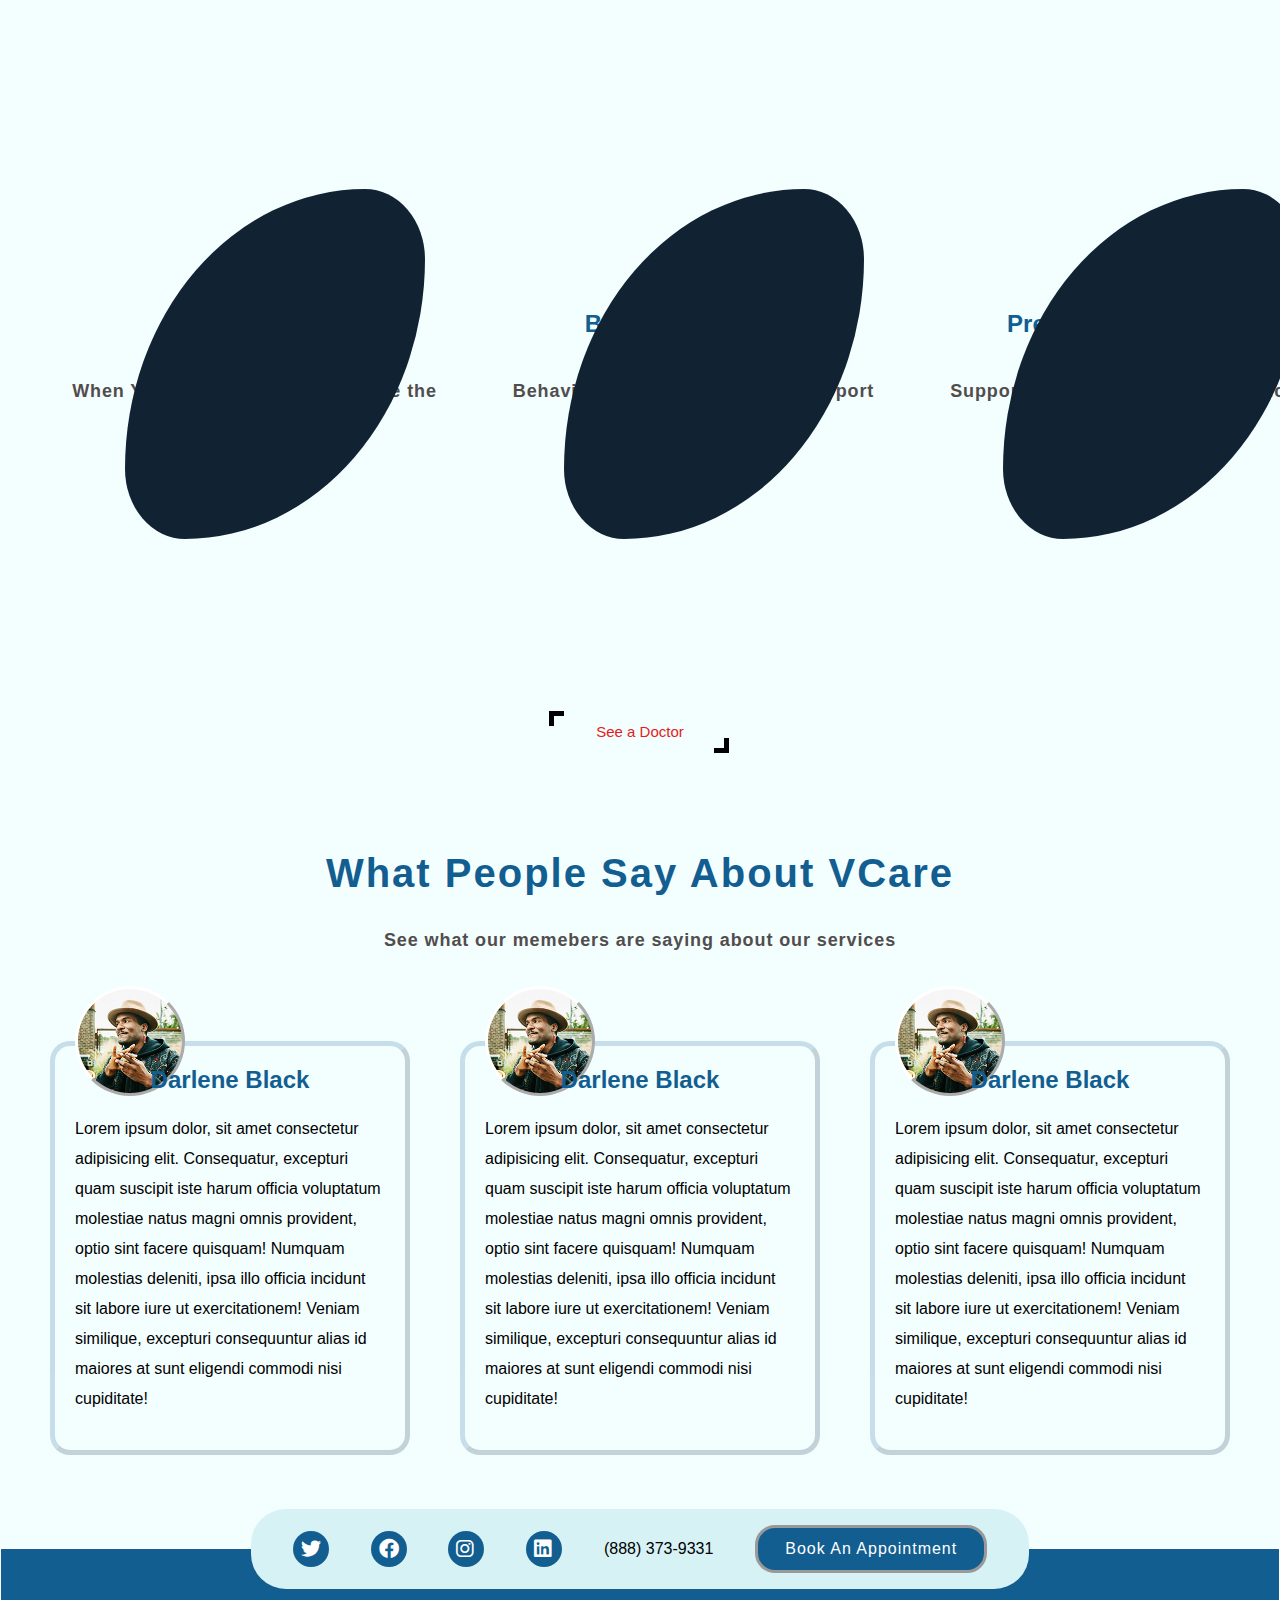
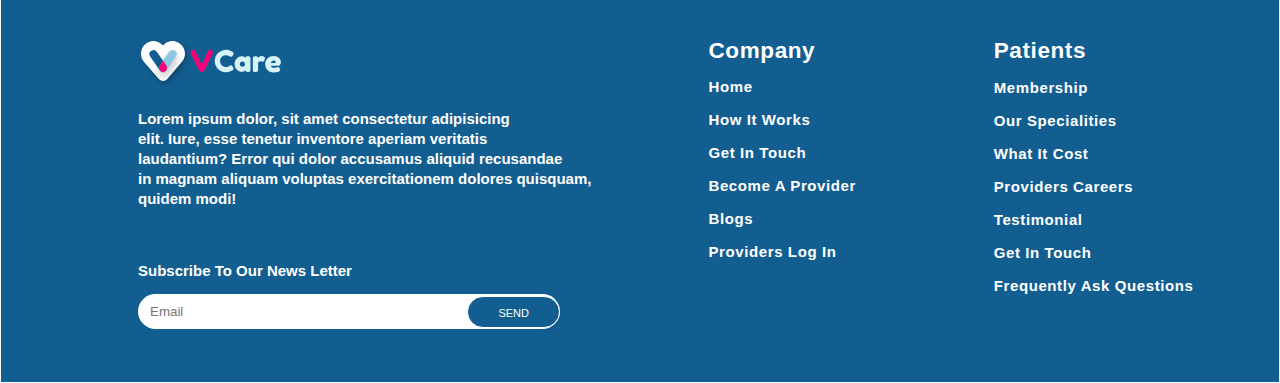
==== commit 38f448ee: "fixed homepage" ====
--- a/how_it_works.html
+++ b/how_it_works.html
@@ -127,7 +127,7 @@
           </svg>
 
           <a href="index.html">Home</a>
-          <a href="about.html">How It Works</a>
+          <a href="how_it_works.html">How It Works</a>
         </div>
         <div class="flex 2">
           <a href="work.html" class="active">Our Specialities</a>
--- a/styles.css
+++ b/styles.css
@@ -11,10 +11,12 @@
   background: #f3feff;
 }
 
-
 footer {
   min-height: 435px;
   background-color: white;
+  align-items: center;
+  justify-content: space-evenly;
+  flex-flow: row;
 }
 .rectangel {
   height: 435px;
@@ -123,8 +125,7 @@
 input:focus {
   outline: none;
 }
-.black{
-  
+.black {
   margin-top: -30px;
   color: #135e90;
 }
@@ -146,16 +147,14 @@
   font-family: "Mulish", sans-serif;
 }
 
-
 .bttn:hover {
   color: red;
   font-family: "Mulish", sans-serif;
-  background: #123 ;
-  font-size: 12px; 
-} 
+  background: #123;
+  font-size: 12px;
+}
 
 .btn {
-  
   height: 40px;
   width: 180px;
   margin-top: -30px;
@@ -243,7 +242,6 @@
   background-color: rgb(4, 71, 80);
   color: white;
   border: none;
-
 }
 /* 
 button:hover{
@@ -253,7 +251,6 @@
 
 } */
 
-
 .flexcontainer {
   display: flex;
   justify-content: space-between;
@@ -263,26 +260,783 @@
   display: flex;
   align-items: center;
   height: 100%;
-  
 }
 .flex2 {
   height: 100%;
   display: flex;
   align-items: center;
-
 }
 .active {
   color: #f8007a;
 }
 .homebanner {
-  height: 500px;
   width: 100%;
+  height: 708px;
   background-color: #f3feff;
+  display: grid;
+  align-items: center;
+  padding: 3.5%;
+  justify-content: space-between;
+  grid-template-columns: 1fr 1fr;
+}
+
+.imagesection {
+  position: relative;
+  width: 633.81px;
+  height: 635.53px;
+  top: 96px;
+  left: 84px;
+  border-radius: 45.19px;
+}
+.textsection {
+  padding-bottom: 100px;
+}
+
+.img1 {
+  width: 400px;
+  height: 400px;
+  border-radius: 100%;
+  position: absolute;
+  object-fit: cover;
+  z-index: 3;
+  background: url(images/img1.jpg);
+  background-repeat: center center;
+}
+
+.img2 {
+  position: absolute;
+  height: 220px;
+  width: 180px;
+  z-index: 1;
+}
+
+.img3 {
+  position: absolute;
+  z-index: 2;
+  top: 10%;
+  right: 140px;
+}
+.img4 {
+  position: absolute;
+  z-index: 4;
+  top: 300px;
+  left: 50px;
+}
+
+.img5 {
+  position: absolute;
+  top: 413px;
+  left: 1238px;
+  opacity: 0.4px;
+}
+
+h1 {
+  font-family: "Mulish", sans-serif;
+  font-size: 45px;
+  font-weight: 800;
+  line-height: 60px;
+  letter-spacing: 0.05em;
+  text-align: left;
+  color: #135e90;
+}
+
+h4 {
+  font-family: "Mulish", sans-serif;
+  font-size: 18px;
+  font-weight: 600;
+  line-height: 30px;
+  letter-spacing: 0.05em;
+  text-align: left;
+  color: #524d4d;
+}
+
+.butt {
+  padding-top: 50px;
+  font-family: "Mulish", sans-serif;
+  font-size: 14px;
+  font-weight: 800;
+  line-height: 18px;
+  letter-spacing: 0.04em;
+  text-align: center;
+  color: #135e90;
+  padding-right: 400px;
+}
+.butt button {
+  background: #135e90;
+  box-shadow: -3px 3px 11px 0px #8cc6dfcc;
+}
+
+.banner2 {
+  top: 60px;
+  display: grid;
   align-items: center;
   padding-left: 10% 5%;
-}
-
-.item {
+  justify-content: space-between;
+  grid-template-columns: 1fr 1fr;
+  width: 1125.92px;
+  height: 559.02px;
+  top: 828px;
+  left: 120px;
+}
+
+.imgsection2 {
+  position: relative;
+  width: 535.92px;
+  height: 559.02px;
+  top: 100px;
+  left: 300px;
+  border-radius: 2px;
+}
+
+.sec1 {
+  position: absolute;
+  z-index: 1;
+  width: 450.9px;
+  height: 410.35px;
+  right: 125px;
+  bottom: 140px;
+}
+
+.sec2 {
+  position: absolute;
+  z-index: 2;
+  height: 400px;
+  width: 400px;
+  border-radius: 100%;
+  background: url(images/img2.jpg);
+  object-fit: cover;
+  background-repeat: center center;
+}
+
+.tsection2 {
+  position: relative;
+  left: 150px;
+}
+.h1 {
+  font-family: "Mulish", sans-serif;
+  font-size: 50px;
+  font-weight: 700;
+  line-height: 60px;
+  letter-spacing: 0.05em;
+  text-align: left;
+  color: #135e90;
+}
+
+.h2 {
+  font-family: "Mulish", sans-serif;
+  font-size: 18px;
+  font-weight: 600;
+  line-height: 30px;
+  letter-spacing: 0.05em;
+  text-align: left;
+}
+.butt2 {
+  padding-top: 50px;
+  font-family: "Mulish", sans-serif;
+  font-size: 14px;
+  font-weight: 800;
+  line-height: 18px;
+  letter-spacing: 0.04em;
+  text-align: center;
+  color: #135e90;
+  padding-right: 200px;
+}
+.butt2 button {
+  box-shadow: -3px 3px 11px 0px #8cc6dfcc;
+  background: #135e90;
+}
+
+.banner3 {
+  display: flex;
+  flex-flow: column;
+  align-items: center;
+  justify-content: space-between;
+  background-color: #f4feff;
+  color: #135e90;
+  height: 650px;
+}
+
+.hd1 {
+  font-family: "Mulish";
+  font-size: 40px;
+  font-weight: 600;
+  line-height: 50px;
+  letter-spacing: 0.05em;
+  text-align: center;
+  align-items: center;
+}
+
+.hd2 {
+  font-family: "Mulish", sans-serif;
+  font-size: 18px;
+  font-weight: 600;
+  line-height: 30px;
+  letter-spacing: 0.05em;
+  text-align: center;
+  color: #524d4d;
+}
+
+.tdsection {
+  justify-content: space-evenly;
+  align-items: center;
+}
+
+.picsection {
+  position: relative;
+  width: 535.92px;
+  height: 559.02px;
+  display: flex;
+  flex-flow: row;
+}
+
+.pic1 {
+  position: relative;
+  flex: 1;
+  justify-content: space-between;
+  width: 279px;
+  height: 257px;
+  top: 10px;
+  right: 260px;
+}
+.pc1 {
+  position: absolute;
+  z-index: 1;
+  width: 243px;
+  height: 257px;
+  left: 18px;
+}
+
+.pic11 {
+  height: 260px;
+  width: 260px;
+  z-index: 2;
+  position: absolute;
+  background: url(images/img2.jpg);
+  object-fit: cover;
+  background-repeat: center center;
+  border-radius: 100%;
+}
+
+.pic2 {
+  position: relative;
+  flex: 1;
+  justify-content: space-between;
+  right: 20px;
+  top: 10px;
+}
+.pc2 {
+  position: absolute;
+  z-index: 1;
+  width: 243px;
+  height: 257px;
+  left: 18px;
+}
+
+.pic12 {
+  height: 260px;
+  width: 260px;
+  z-index: 2;
+  position: absolute;
+  background: url(images/img2.jpg);
+  object-fit: cover;
+  background-repeat: center center;
+  border-radius: 100%;
+}
+
+.pic3 {
+  position: relative;
+  flex: 1;
+  width: 279px;
+  height: 257px;
+  top: 10px;
+  left: 200px;
+}
+.pc3 {
+  position: absolute;
+  z-index: 1;
+  width: 243px;
+  height: 257px;
+  left: 18px;
+}
+.pic13 {
+  height: 260px;
+  width: 260px;
+  z-index: 2;
+  position: absolute;
+  background: url(images/img2.jpg);
+  object-fit: cover;
+  background-repeat: center center;
+  border-radius: 100%;
+}
+
+.end1 {
+  position: absolute;
+  top: 270px;
+  left: 30px;
+  font-family: "Mulish", sans-serif;
+  font-size: 12px;
+  font-weight: 900px;
+  letter-spacing: 0.05em;
+  text-align: center;
+  color: #524d4d;
+}
+
+.end11 {
+  position: absolute;
+  font-family: "mulish", sans-serif;
+  font-size: 10px;
+  font-weight: 700;
+  line-height: 35px;
+  letter-spacing: 0.04em;
+  text-align: center;
+  color: #f8007a;
+  top: 280px;
+  left: 30px;
+}
+
+.end2 {
+  position: absolute;
+  top: 270px;
+  left: 50px;
+  font-family: "Mulish", sans-serif;
+  font-size: 12px;
+  font-weight: 800;
+  letter-spacing: 0.05em;
+  text-align: center;
+  color: #524d4d;
+}
+
+.end12 {
+  position: absolute;
+  font-family: "Mulish", sans-serif;
+  font-size: 10px;
+  font-weight: 700;
+  line-height: 35px;
+  text-align: center;
+  color: #f8007a;
+  top: 280px;
+  left: 60px;
+  letter-spacing: 0.04em;
+}
+
+.end3 {
+  position: absolute;
+  top: 270px;
+  left: 75px;
+  font-family: "Mulish", sans-serif;
+  font-size: 11px;
+  font-weight: 800;
+  letter-spacing: 0.05em;
+  text-align: center;
+  color: #524d4d;
+}
+
+.end13 {
+  position: absolute;
+  font-family: "Mulish", sans-serif;
+  font-size: 10px;
+  font-weight: 800px;
+  line-height: 30px;
+  text-align: center;
+  color: #f8007a;
+  top: 280px;
+  left: 51px;
+  letter-spacing: 0.04em;
+}
+.house {
+  display: flex;
+  flex-flow: row;
+  gap: 200px;
+  margin-bottom: 40px;
+}
+.bt {
+  background-color: #135e90;
+  font-family: "Mulish", sans-serif;
+  line-height: 8px;
+  letter-spacing: 0.04em;
+  text-align: center;
+  font-size: 12px;
+  box-shadow: -3px 3px 11px 0px #8cc6dfcc;
+}
+.meet {
+  color: #f8007a;
+  font-family: "Mulish", sans-serif;
+  font-size: 12px;
+  font-weight: 900px;
+  line-height: 20px;
+  letter-spacing: 0.05em;
+  text-align: center;
+}
+
+.banner4 {
+  height: 911px;
+  display: flex;
+  flex-flow: column;
+  align-items: center;
+  justify-content: space-between;
+  background: linear-gradient(#ffffff, #b3e1f940);
+}
+.hsec1 {
+  font-family: "Mulish", sans-serif;
+  font-size: 50px;
+  font-weight: 700;
+  line-height: 60px;
+  letter-spacing: 0.05em;
+  text-align: center;
+  color: #135e90;
+}
+
+.hsec2 {
+  font-family: "Mulish", sans-serif;
+  font-size: 18px;
+  font-weight: 600;
+  line-height: 30px;
+  letter-spacing: 0.05em;
+  text-align: center;
+  color: #524d4d;
+}
+
+.photosec {
+  position: relative;
+  width: 550px;
+  height: 600px;
+  display: flex;
+  flex-flow: row;
+  gap: -10px;
+}
+
+.pht1 {
+  position: relative;
+  flex: 1;
+  justify-content: space-between;
+  right: 350px;
+}
+
+.pht11 {
+  position: absolute;
+  z-index: 1;
+  left: 5px;
+}
+.pht13 {
+  z-index: 2;
+  position: absolute;
+  height: 280px;
+  width: 280px;
+  border-radius: 100%;
+  background-position: right center;
+  background: linear-gradient(#135e9094, #8cc6df54), url(images/mg3.jpg);
+  top: 40px;
+}
+
+.pht2 {
+  position: relative;
+  flex: 1;
+  justify-content: space-between;
+  top: 10px;
+  right: 180px;
+}
+
+.pht22 {
+  position: absolute;
+  z-index: 1;
+  left: 10px;
+}
+
+.pht21 {
+  position: absolute;
+  height: 280px;
+  width: 280px;
+  border-radius: 100%;
+  background: linear-gradient(#135e9094, #8cc6df54), url(images/img4.jpg);
+  z-index: 2;
+  object-fit: cover;
+  background-position: center center;
+  top: 40px;
+}
+
+.pht3 {
+  position: relative;
+  flex: 1;
+  justify-content: space-between;
+}
+.pht33 {
+  position: absolute;
+  flex: 1;
+  z-index: 1;
+}
+.pht31 {
+  position: absolute;
+  height: 280px;
+  width: 280px;
+  border-radius: 100%;
+  background: linear-gradient(#135e9094, #8cc6df54), url(images/pic5.jpg);
+  z-index: 2;
+  object-fit: cover;
+  background-position: right;
+  top: 40px;
+}
+
+.ph1 {
+  position: relative;
+  flex: 1;
+  justify-content: space-between;
+  right: -200px;
+}
+
+.ph11 {
+  position: absolute;
+  flex: 1;
+  z-index: 1;
+}
+
+.ph12 {
+  position: absolute;
+  height: 280px;
+  width: 280px;
+  border-radius: 100%;
+  background: linear-gradient(#135e9094, #8cc6df54), url(images/img6.jpg);
+  z-index: 2;
+  object-fit: cover;
+  background-position: right;
+  top: 40px;
+}
+
+.one {
+  position: absolute;
+  font-family: "Mulish" sans-serif;
+  font-size: 22px;
+  font-weight: 800;
+  line-height: 30px;
+  letter-spacing: 0.05em;
+  text-align: center;
+  color: #135e90;
+  white-space: nowrap;
+  top: 350px;
+  left: 20px;
+}
+
+.two {
+  font-family: "Mulish" sans-serif;
+  font-size: 18px;
+  font-weight: 500px;
+  line-height: 30px;
+  letter-spacing: 0.05em;
+  text-align: center;
+  color: #524d4d;
+  position: absolute;
+  white-space: nowrap;
+  top: 380px;
+}
+.three {
+  font-family: "Mulish" sans-serif;
+  font-size: 22px;
+  font-weight: 800;
+  line-height: 30px;
+  letter-spacing: 0.05em;
+  text-align: center;
+  top: 340px;
+  position: absolute;
+  color: #135e90;
+  white-space: nowrap;
+  left: 50px;
+}
+
+.four {
+  font-family: "Mulish" sans-serif;
+  font-size: 18px;
+  font-weight: 500;
+  line-height: 30px;
+  letter-spacing: 0.05em;
+  text-align: center;
+  position: absolute;
+  top: 380px;
+  left: 50px;
+  white-space: nowrap;
+  color: #524d4d;
+}
+
+.five {
+  font-family: "Mulish";
+  font-size: 22px;
+  font-weight: 800;
+  line-height: 30px;
+  letter-spacing: 0.05em;
+  text-align: center;
+  position: absolute;
+  top: 345px;
+  left: 30px;
+  white-space: nowrap;
+  color: #135e90;
+}
+.six {
+  font-family: "Mulish" sans-serif;
+  font-size: 18px;
+  font-weight: 500;
+  line-height: 30px;
+  letter-spacing: 0.05em;
+  text-align: center;
+  top: 380px;
+  position: absolute;
+  left: 30px;
+  white-space: nowrap;
+  color: #524d4d;
+}
+
+.seven {
+  font-family: "Mulish" sans-serif;
+  font-size: 22px;
+  font-weight: 800;
+  line-height: 30px;
+  letter-spacing: 0.05em;
+  text-align: center;
+  position: absolute;
+  top: 340px;
+  left: 50px;
+  white-space: nowrap;
+  color: #135e90;
+}
+
+.eight {
+  font-family: "Mulish" sans-serif;
+  font-size: 18px;
+  font-weight: 500;
+  line-height: 30px;
+  letter-spacing: 0.05em;
+  text-align: center;
+  position: absolute;
+  top: 380px;
+  left: 25px;
+  white-space: nowrap;
+  color: #524d4d;
+}
+
+.hus {
+  display: flex;
+  flex-flow: row;
+  gap: 200px;
+  margin-bottom: 40px;
+}
+
+.base {
+  font-family: "Mulish" sans-serif;
+  font-size: 14px;
+  font-weight: 800;
+  line-height: 30px;
+  letter-spacing: 0.05em;
+  text-align: center;
+  color: #f8007a;
+}
+.mtn {
+  box-shadow: -3px 3px 11px 0px #8cc6dfcc;
+  background: #135e90;
+}
+
+.banner5 {
+  border-radius: 2px;
+  display: grid;
+  width: 100%;
+  height: 559px;
+  background-color: #ffff;
+  align-items: center;
+  padding: 3.5%;
+  justify-content: space-between;
+  grid-template-columns: 1fr 1fr;
+}
+
+.bansec {
+  position: relative;
+  width: 633.81px;
+  height: 635.53px;
+  top: 96px;
+  left: 84px;
+  border-radius: 45.19px;
+}
+
+.tech {
+  position: absolute;
+  background: url(images/img2.jpg);
+  height: 350px;
+  width: 350px;
+  border-radius: 100%;
+  object-fit: cover;
+  background-position: left center;
+  z-index: 2;
+  left: 100px;
+}
+.svg {
+  z-index: 1;
+  position: absolute;
+  left: 10px;
+}
+.tez {
+  position: relative;
+}
+.tez1 {
+  font-family: "Mulish" sans-serif;
+  font-size: 50px;
+  font-weight: 700;
+  line-height: 60px;
+  letter-spacing: 0.05em;
+  text-align: left;
+  position: absolute;
+  bottom: 50px;
+  left: -40px;
+}
+
+.tez2 {
+  font-family: "Mulish" sans-serif;
+  font-size: 18px;
+  font-weight: 600;
+  line-height: 30px;
+  letter-spacing: 0.05em;
+  text-align: left;
+  color: #524d4d;
+  position: absolute;
+  top: -80px;
+  left: -40px;
+}
+.imma {
+  display: flex;
+  flex-flow: row;
+  gap: 20px;
+}
+.work {
+  font-family: "Mulish" sans-serif;
+  font-size: 14px;
+  font-weight: 800;
+  line-height: 30px;
+  letter-spacing: 0.05em;
+  text-align: center;
+  color: #f8007a;
+  top: 100px;
+  position: absolute;
+  left: -35px;
+}
+
+.btc {
+  font-family: "Mulish" sans-serif;
+  font-size: 14px;
+  font-weight: 600;
+  line-height: 18px;
+  letter-spacing: 0.04em;
+  text-align: center;
+  position: absolute;
+  top: 100px;
+  left: 200px;
+  box-shadow: -3px 3px 11px 0px #8cc6dfcc;
+  background: #135e90;
+}
+
+.banner6 {
+  width: 100%;
+  height: 700px;
+  display: flex;
+  flex-flow: column;
+  align-items: center;
+  justify-content: space-between;
+}
+
+.bant1 {
   position: relative;
 }
 
@@ -334,22 +1088,21 @@
 }
 
 .bbttn {
-  
-    position: relative;
-    display: inline-block;
-    padding: 12px 27px;
-    text-align: center;
-    font-size: 16px;
-    letter-spacing: 1px;
-    text-transform: capitalize;
-    text-decoration: none;
-    color: white;
-    background: #135e90;
-    border: 3px solid #999;
-    cursor: pointer;
-    transition: ease-out 0.5s;
-    -webkit-transition: ease-out 0.5s;
-    -moz-transition: ease-out 0.5s;
+  position: relative;
+  display: inline-block;
+  padding: 12px 27px;
+  text-align: center;
+  font-size: 16px;
+  letter-spacing: 1px;
+  text-transform: capitalize;
+  text-decoration: none;
+  color: white;
+  background: #135e90;
+  border: 3px solid #999;
+  cursor: pointer;
+  transition: ease-out 0.5s;
+  -webkit-transition: ease-out 0.5s;
+  -moz-transition: ease-out 0.5s;
 }
 
 .brc {
@@ -366,8 +1119,8 @@
   justify-content: center;
   align-items: center;
   margin: 0 200px 0 200px;
- }
- 
+}
+
 .flexhw {
   display: flex;
   justify-content: space-between;
@@ -376,33 +1129,31 @@
   height: 450px;
   font-family: "mulish", sans-serif;
   color: #135e90;
-} 
-
-.circle{
-  position: absolute;
-  display:  flex;
-  border-radius:50%;
+}
+
+.circle {
+  position: absolute;
+  display: flex;
+  border-radius: 50%;
   line-height: 0;
   height: 50px;
   width: 50px;
   font-size: 32px;
-  color:#135e90 ;
+  color: #135e90;
   align-self: center;
   background: white;
-  border: 4px solid #8cc6df ;
-}
-
-.circle span{
+  border: 4px solid #8cc6df;
+}
+
+.circle span {
   position: absolute;
   padding-top: 50%;
   padding-bottom: 50%;
   margin-left: 7px;
   margin-right: 8px;
   align-self: center;
-
-
-}
- /* position: relative;
+}
+/* position: relative;
   cursor: pointer;
   align-self: center;
   width: 237px;
@@ -411,13 +1162,11 @@
   background: #135e90;
   text-transform: capitalize; */
 
-  .bbttn:hover{
-  
-    color: red;
-    background: #123 ;
-    font-size: 15px; 
-  } 
-
+.bbttn:hover {
+  color: red;
+  background: #123;
+  font-size: 15px;
+}
 
 .blwbanner-container {
   min-height: 2300px;
@@ -442,11 +1191,9 @@
 }
 .itemflx1 {
   flex: 1;
- 
+
   text-align: right;
- 
-} 
-
+}
 
 .itemflx2 {
   flex: 1;
@@ -454,9 +1201,8 @@
   object-fit: cover;
   background-size: cover;
   height: 400px;
-  width:400px;
+  width: 400px;
   margin-left: 30px;
- 
 }
 
 .itemflx3 {
@@ -470,9 +1216,7 @@
   width: 350px;
   border-radius: 180px 350px 400px 300px;
   object-fit: cover;
-  background-position:center ;
-
-  
+  background-position: center;
 }
 #h1 {
   font-family: "Mulish", sans-serif;
@@ -484,7 +1228,7 @@
   color: #135e90;
   text-transform: capitalize;
 }
-#kk{
+#kk {
   font-family: "Mulish", sans-serif;
   font-size: 18px;
   font-weight: 100;
@@ -497,23 +1241,21 @@
   font-weight: 600;
   line-height: 30px;
   letter-spacing: 0.05em;
-  text-align: center ;
+  text-align: center;
   color: #524d4d;
 }
 #t {
   text-align: left;
 }
 
-
 .tdcontainer {
   display: flex;
   min-height: 700px;
   padding: 50px;
 }
 .tdc {
-  
   min-height: 90px;
-  
+
   justify-content: center;
 }
 .tdct {
@@ -522,7 +1264,6 @@
   align-items: center;
   text-align: center;
   gap: 30px;
-  
 }
 .seebutton {
   cursor: pointer;
@@ -605,15 +1346,12 @@
   position: inherit;
 }
 
-
-
 .lastcontainer {
   min-height: 700px;
   padding: 50px;
 }
 .uplit {
   min-height: 150px;
-  
 }
 .lasthw {
   display: flex;
@@ -622,14 +1360,11 @@
   gap: 50px;
   min-height: 500px;
 }
-.itemflx3 h1{
-
-
-font-size: 40px;
-font-weight: 500;
-line-height: 45px;
-letter-spacing: 0.03em;
-
+.itemflx3 h1 {
+  font-size: 40px;
+  font-weight: 500;
+  line-height: 45px;
+  letter-spacing: 0.03em;
 }
 
 .image1 {
@@ -675,8 +1410,6 @@
   padding: 20px;
   text-align: center;
 }
- 
-
 
 .txt2 {
   font-family: "mullish" sans-serif;
@@ -699,3 +1432,192 @@
   to(#da1b60));
   box-shadow: inset 2px 2px 2px rgba(255, 255, 255, 0.25), inset -2px -2px -2px rgba(0, 0, 0, 0.25);
 } */
+
+.bant2 {
+  font-family: "Mulish", sans-serif;
+  font-size: 50px;
+  font-weight: 700;
+  line-height: 60px;
+  letter-spacing: 0.05em;
+  text-align: center;
+  color: #135e90;
+}
+
+.bant3 {
+  font-family: "Mulish", sans-serif;
+  font-size: 18px;
+  font-weight: 600;
+  line-height: 30px;
+  letter-spacing: 0.05em;
+  text-align: center;
+  color: #524d4d;
+}
+.rdimgsec {
+  width: 100%;
+  height: 324px;
+  position: relative;
+  display: flex;
+  top: -200px;
+}
+
+.images {
+  position: absolute;
+  top: 74px;
+  border-radius: 20px;
+  background: #f3feff;
+  box-shadow: -3px 3px 15px 0px #135e9033;
+  width: 409px;
+  height: 250px;
+  flex: 1;
+  left: 50px;
+  z-index: 1;
+  display: flex;
+}
+.rd1 {
+  font-family: "Mulish", sans-serif;
+  font-size: 20px;
+  line-height: 35px;
+  letter-spacing: 0.05em;
+  text-align: left;
+  position: absolute;
+  white-space: nowrap;
+  color: #135e90;
+  top: -10px;
+  right: 120px;
+}
+.rd2 {
+  font-family: "Mulish", sans-serif;
+  font-size: 14px;
+  line-height: 30px;
+  letter-spacing: 0em;
+  text-align: left;
+  color: #524d4d;
+  top: 30px;
+  position: absolute;
+  right: 50px;
+}
+
+.rdimg1 {
+  background: url(images/img7.png);
+  object-fit: cover;
+  background-position: center center;
+  border-radius: 100%;
+  z-index: 2;
+  width: 118px;
+  height: 118px;
+  left: 70px;
+  border: 2px;
+  border: 2px solid #ffffff;
+  box-shadow: -3px 3px 6px 0px #8cc6df99;
+  position: absolute;
+}
+
+.magnas {
+  position: absolute;
+  top: 74px;
+  border-radius: 20px;
+  background: #f3feff;
+  box-shadow: -3px 3px 15px 0px #135e9033;
+  width: 409px;
+  height: 250px;
+  flex: 1;
+  z-index: 1;
+  display: flex;
+  right: 450px;
+}
+
+.rd3 {
+  font-family: "Mulish", sans-serif;
+  font-size: 20px;
+  line-height: 35px;
+  letter-spacing: 0.05em;
+  text-align: left;
+  position: absolute;
+  white-space: nowrap;
+  color: #135e90;
+  top: -10px;
+  right: 120px;
+}
+
+.rd4 {
+  font-family: "Mulish", sans-serif;
+  font-size: 14px;
+  line-height: 30px;
+  letter-spacing: 0em;
+  text-align: left;
+  color: #524d4d;
+  top: 30px;
+  position: absolute;
+  right: 50px;
+}
+
+.rdimg2 {
+  background: url(images/img7.png);
+  object-fit: cover;
+  background-position: center center;
+  border-radius: 100%;
+  z-index: 2;
+  width: 118px;
+  height: 118px;
+  left: 510px;
+  border: 2px;
+  border: 2px solid #ffffff;
+  box-shadow: -3px 3px 6px 0px #8cc6df99;
+  position: absolute;
+  top: 5px;
+}
+
+.magenta {
+  position: absolute;
+  top: 74px;
+  border-radius: 20px;
+  background: #f3feff;
+  box-shadow: -3px 3px 15px 0px #135e9033;
+  width: 409px;
+  height: 250px;
+  flex: 1;
+  z-index: 1;
+  display: flex;
+  right: 10px;
+}
+
+.rd5 {
+  font-family: "Mulish", sans-serif;
+  font-size: 20px;
+  line-height: 35px;
+  letter-spacing: 0.05em;
+  text-align: left;
+  position: absolute;
+  white-space: nowrap;
+  color: #135e90;
+  top: -10px;
+  right: 120px;
+}
+
+.rd6 {
+  font-family: "Mulish", sans-serif;
+  font-size: 14px;
+  line-height: 30px;
+  letter-spacing: 0em;
+  text-align: left;
+  color: #524d4d;
+  top: 30px;
+  position: absolute;
+  right: 50px;
+}
+
+.rdimg3 {
+  background: url(images/img7.png);
+  object-fit: cover;
+  background-position: center center;
+  border-radius: 100%;
+  z-index: 2;
+  width: 118px;
+  height: 118px;
+  border: 2px;
+  border: 2px solid #ffffff;
+  box-shadow: -3px 3px 6px 0px #8cc6df99;
+  position: absolute;
+  top: 5px;
+  right: 280px;
+}
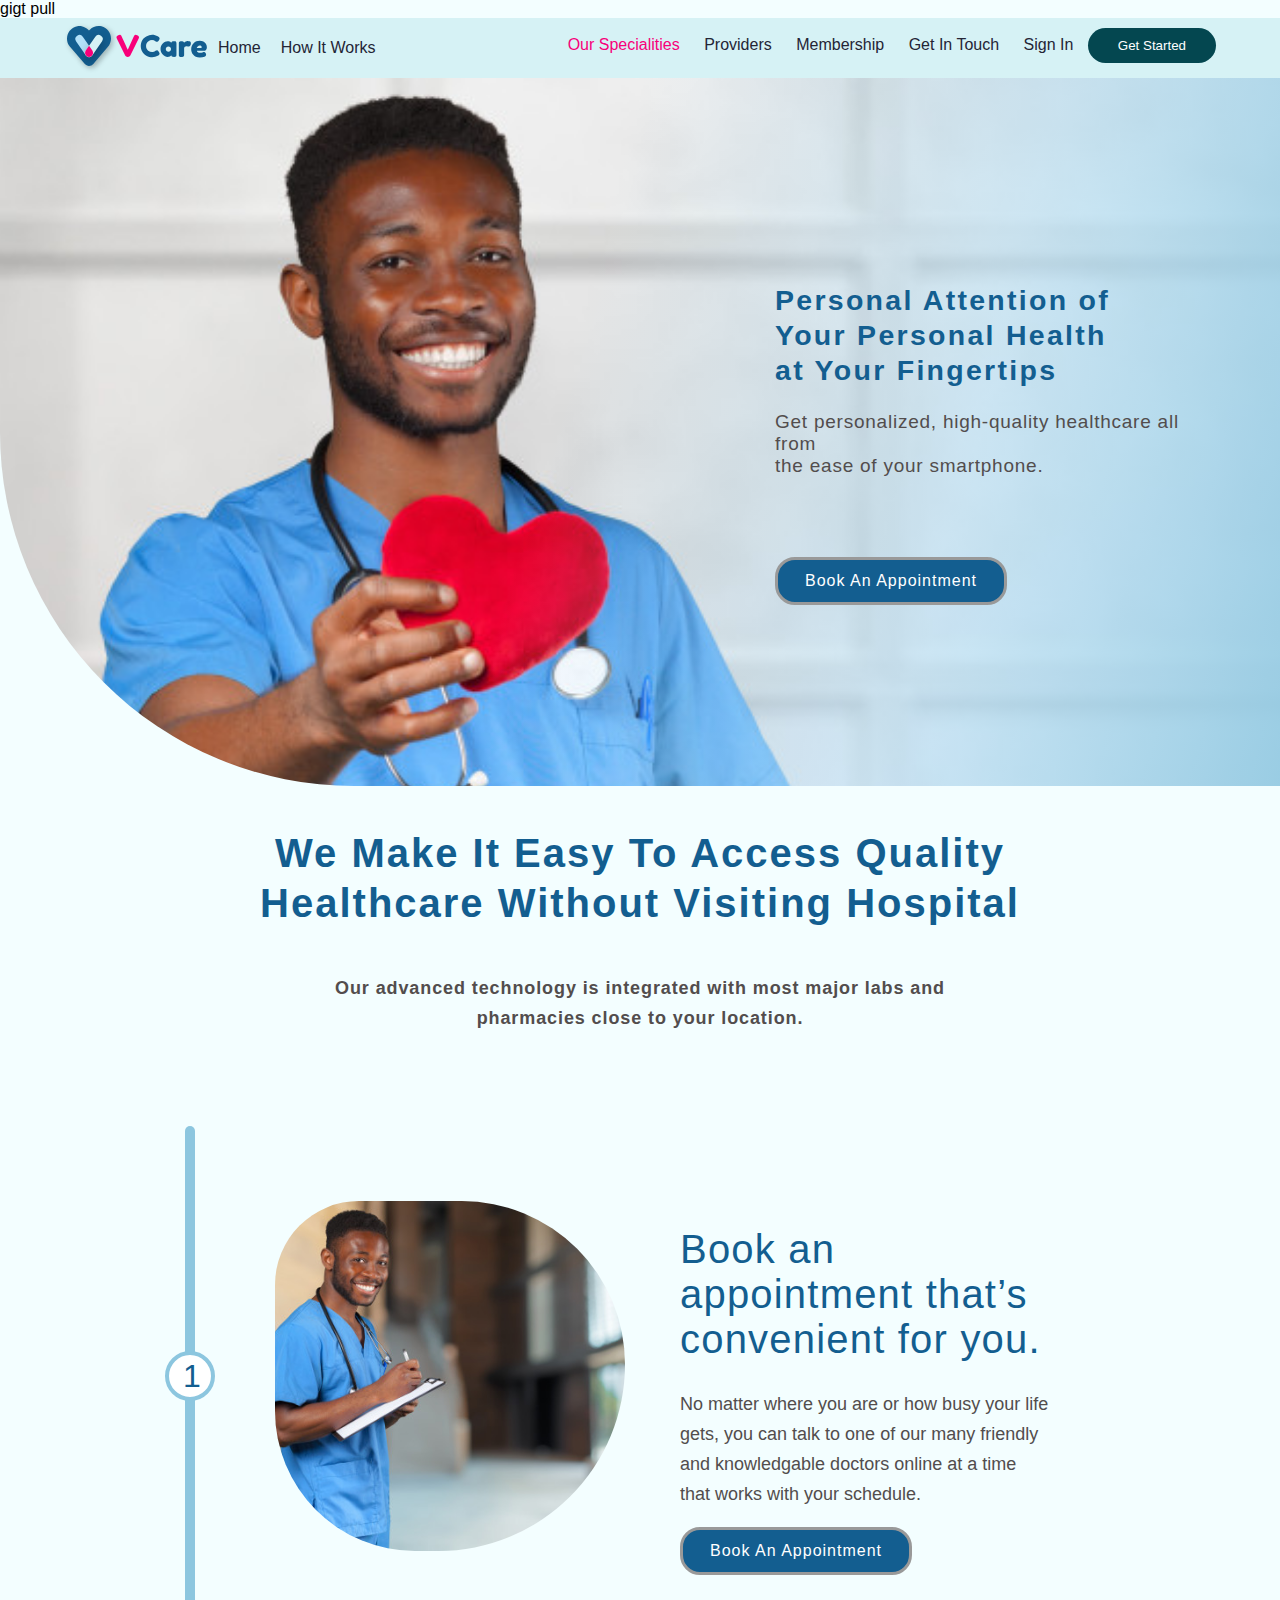
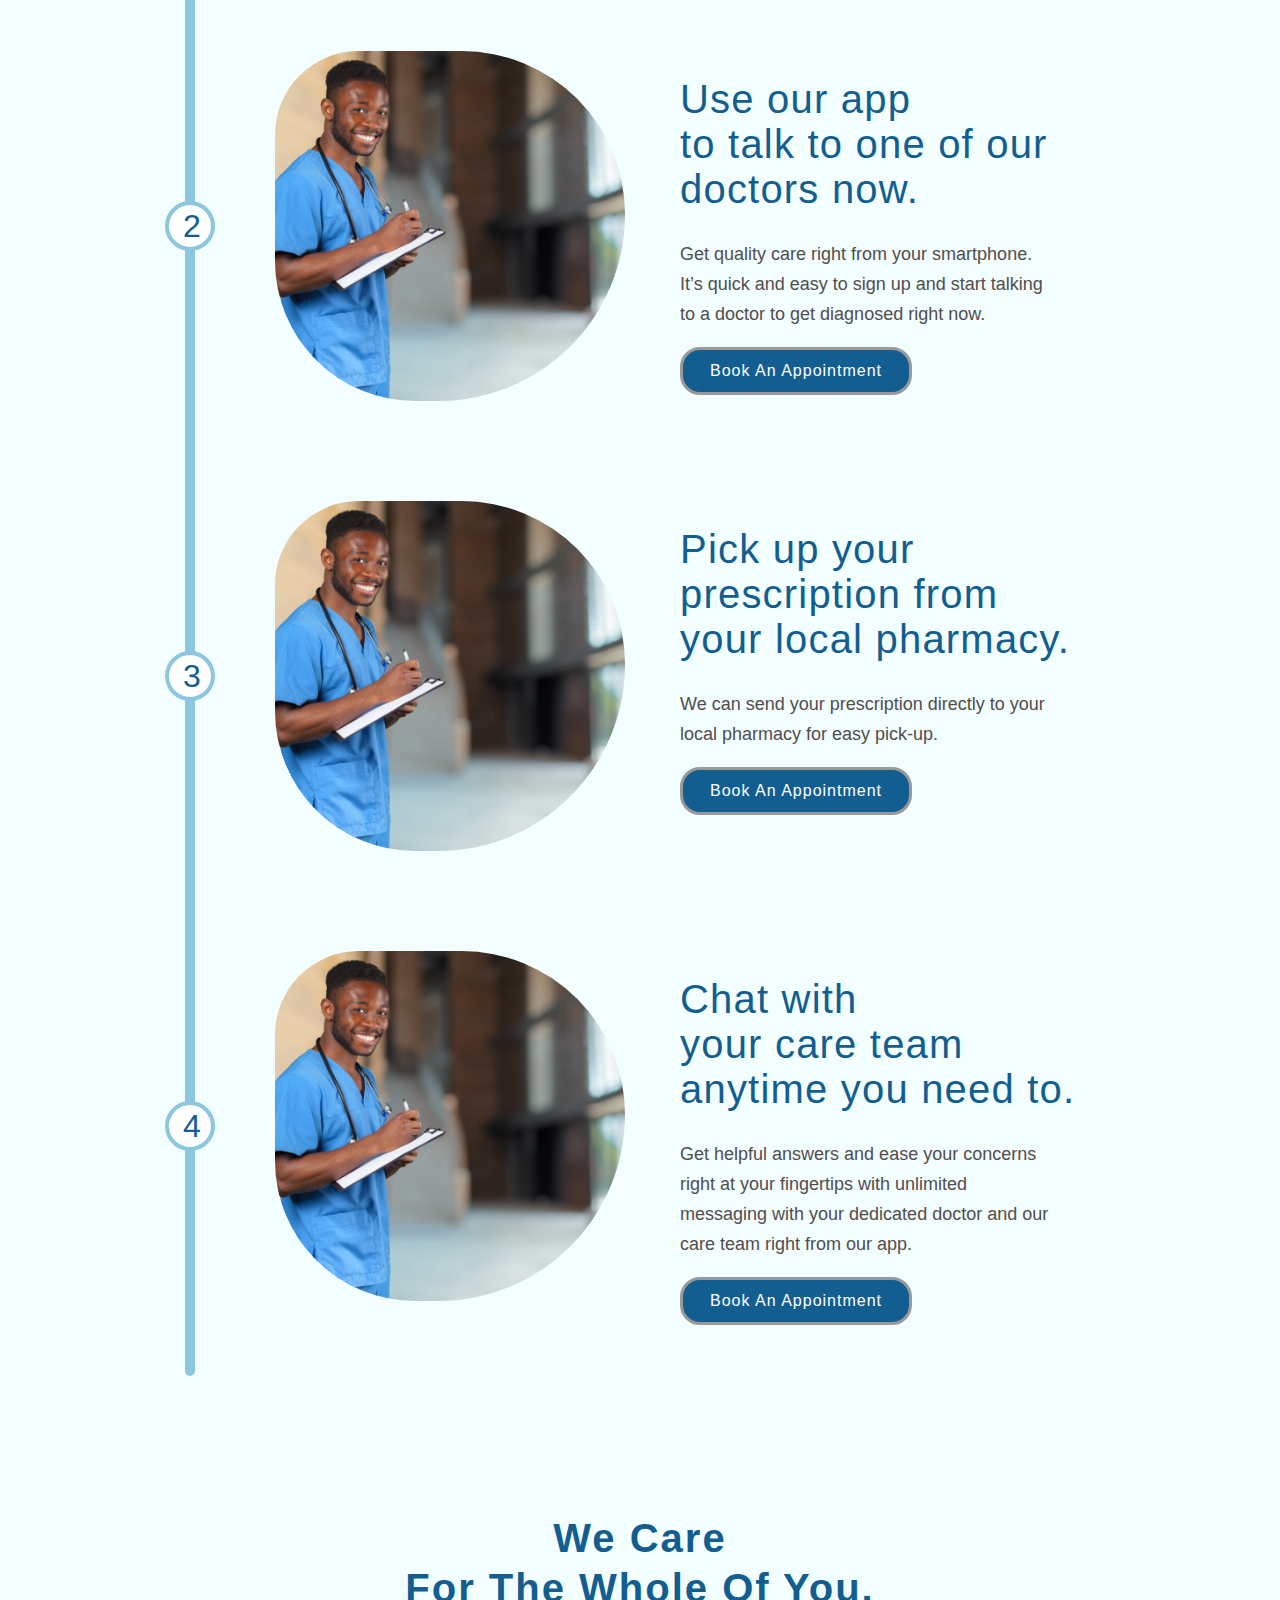
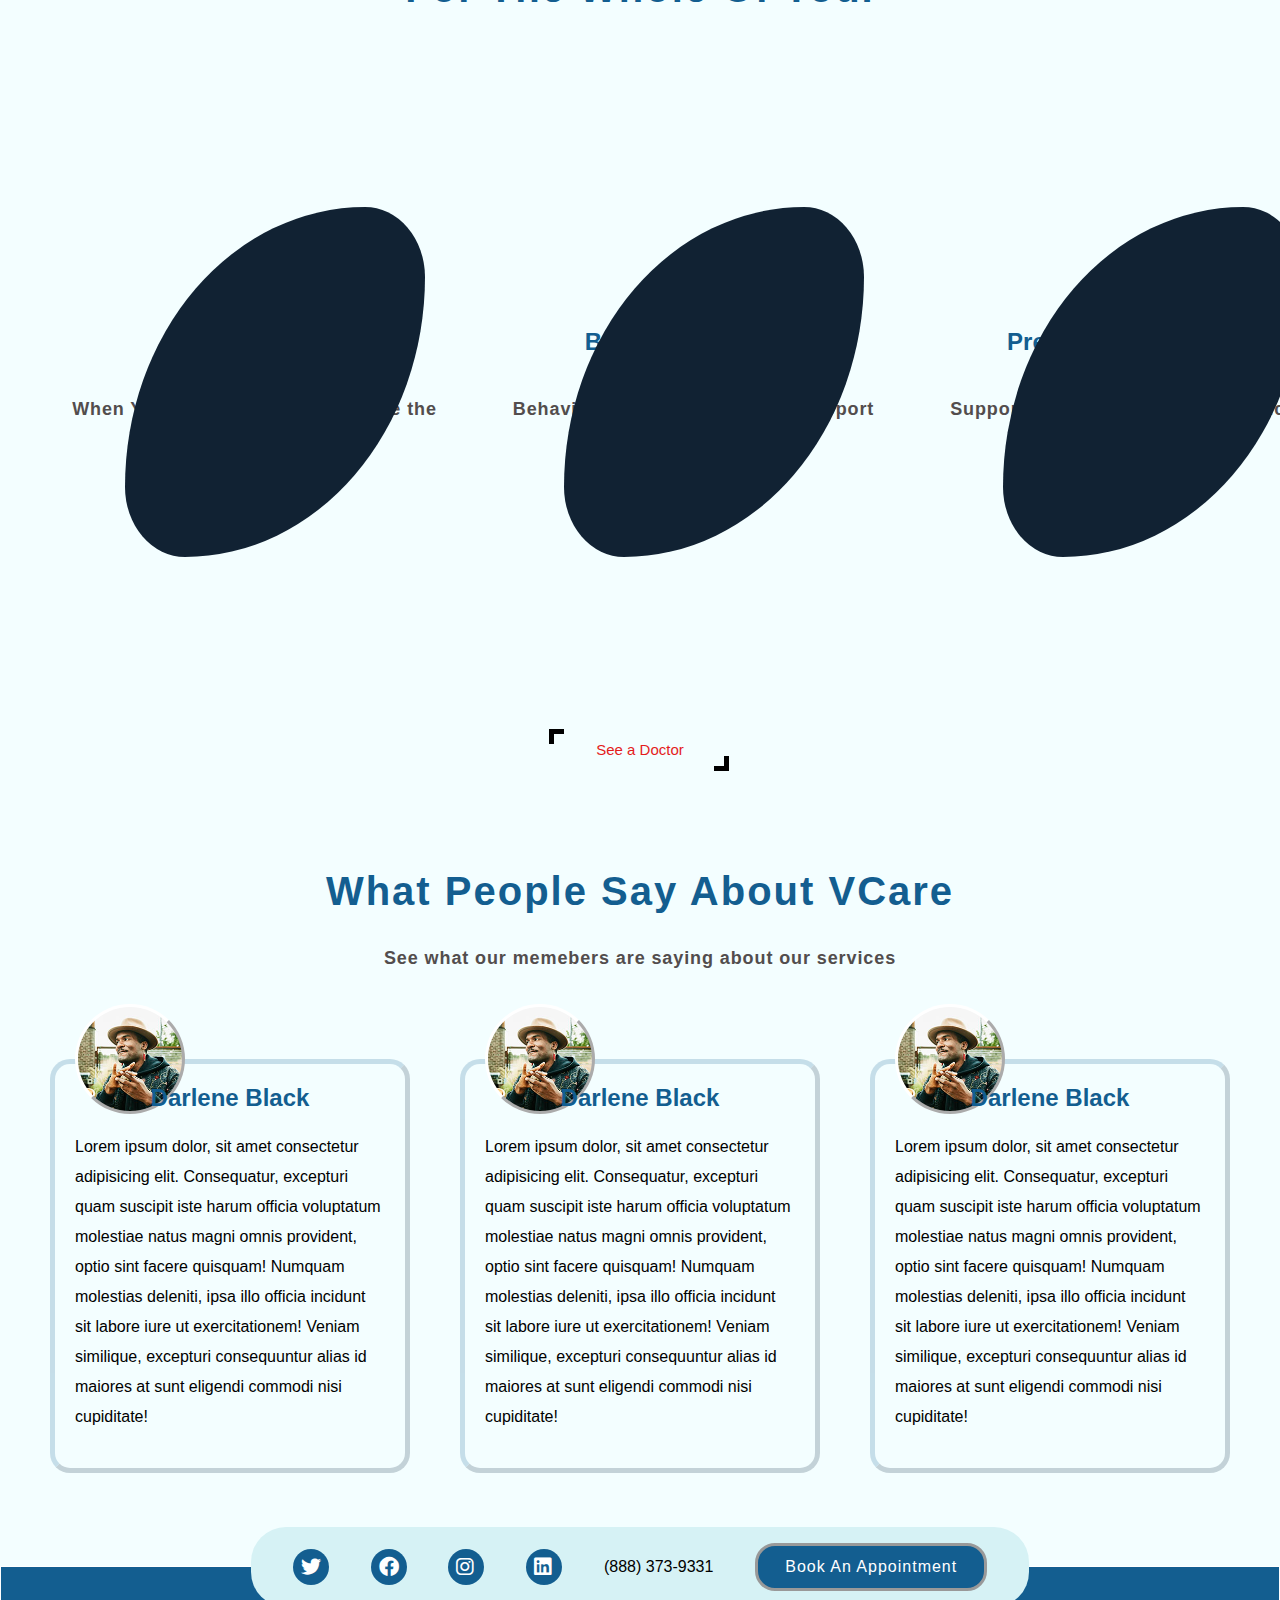
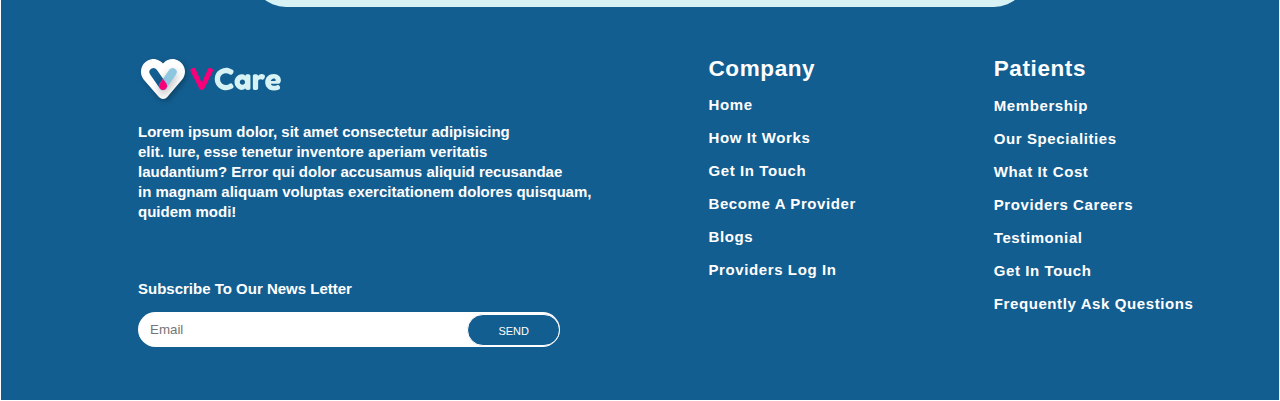
==== commit 591d362d: "finished page" ====
--- a/how_it_works.html
+++ b/how_it_works.html
@@ -1,4 +1,4 @@
-<!DOCTYPE html>
+gigt pull<!DOCTYPE html>
 <html lang="en">
   <head>
     <meta charset="UTF-8" />
@@ -6,7 +6,7 @@
     <link rel="stylesheet" href="styles.css" />
     <link rel="stylesheet" href="fontawesome/css/all.css" />
     <title>How it works</title>
-  </head>
+  </head>  
   <body>
     <header>
       <nav>
@@ -127,7 +127,7 @@
           </svg>
 
           <a href="index.html">Home</a>
-          <a href="how_it_works.html">How It Works</a>
+          <a href="about.html">How It Works</a>
         </div>
         <div class="flex 2">
           <a href="work.html" class="active">Our Specialities</a>
@@ -248,7 +248,7 @@
               Get helpful answers and ease your concerns <br>right at your
               fingertips with unlimited <br>messaging with your dedicated doctor and
               our <br>care team right from our app.
-            </p>
+            </p> 
             <button class="bbttn">book an appointment</button>
           
           </div>
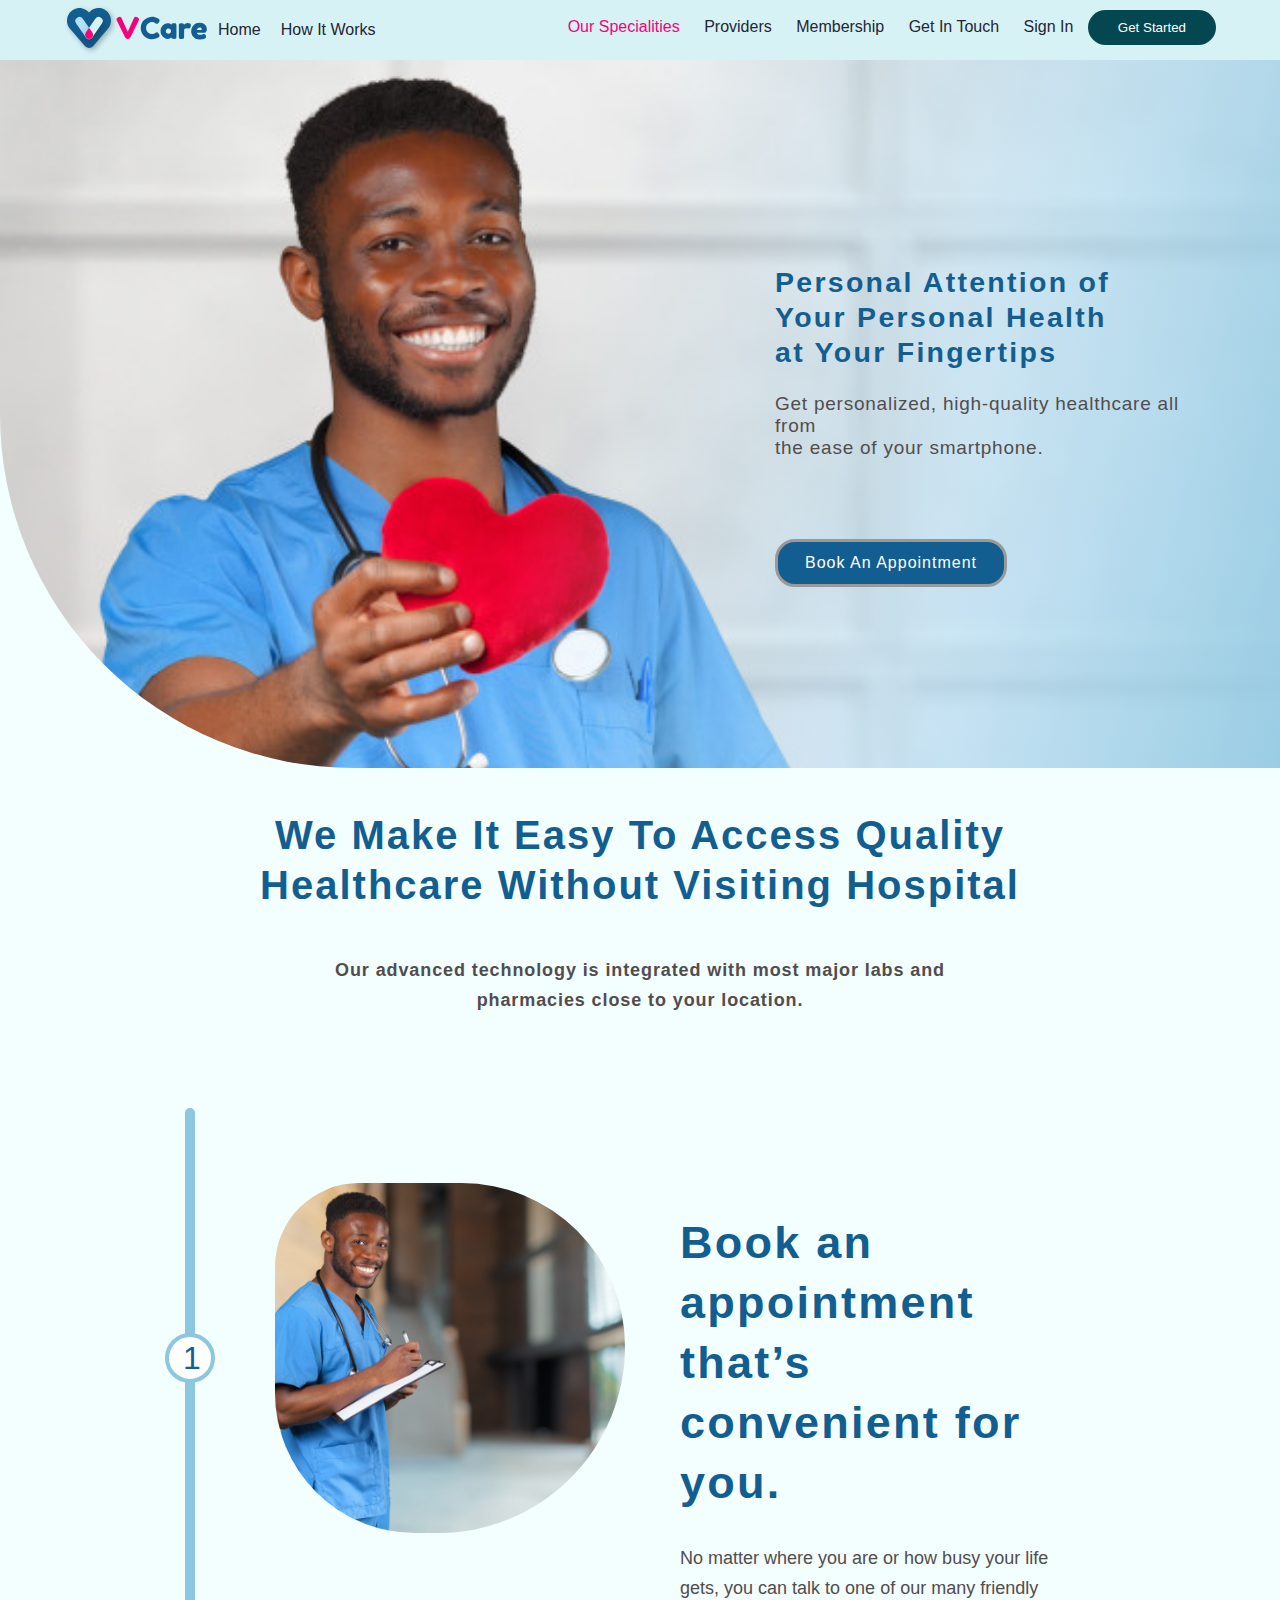
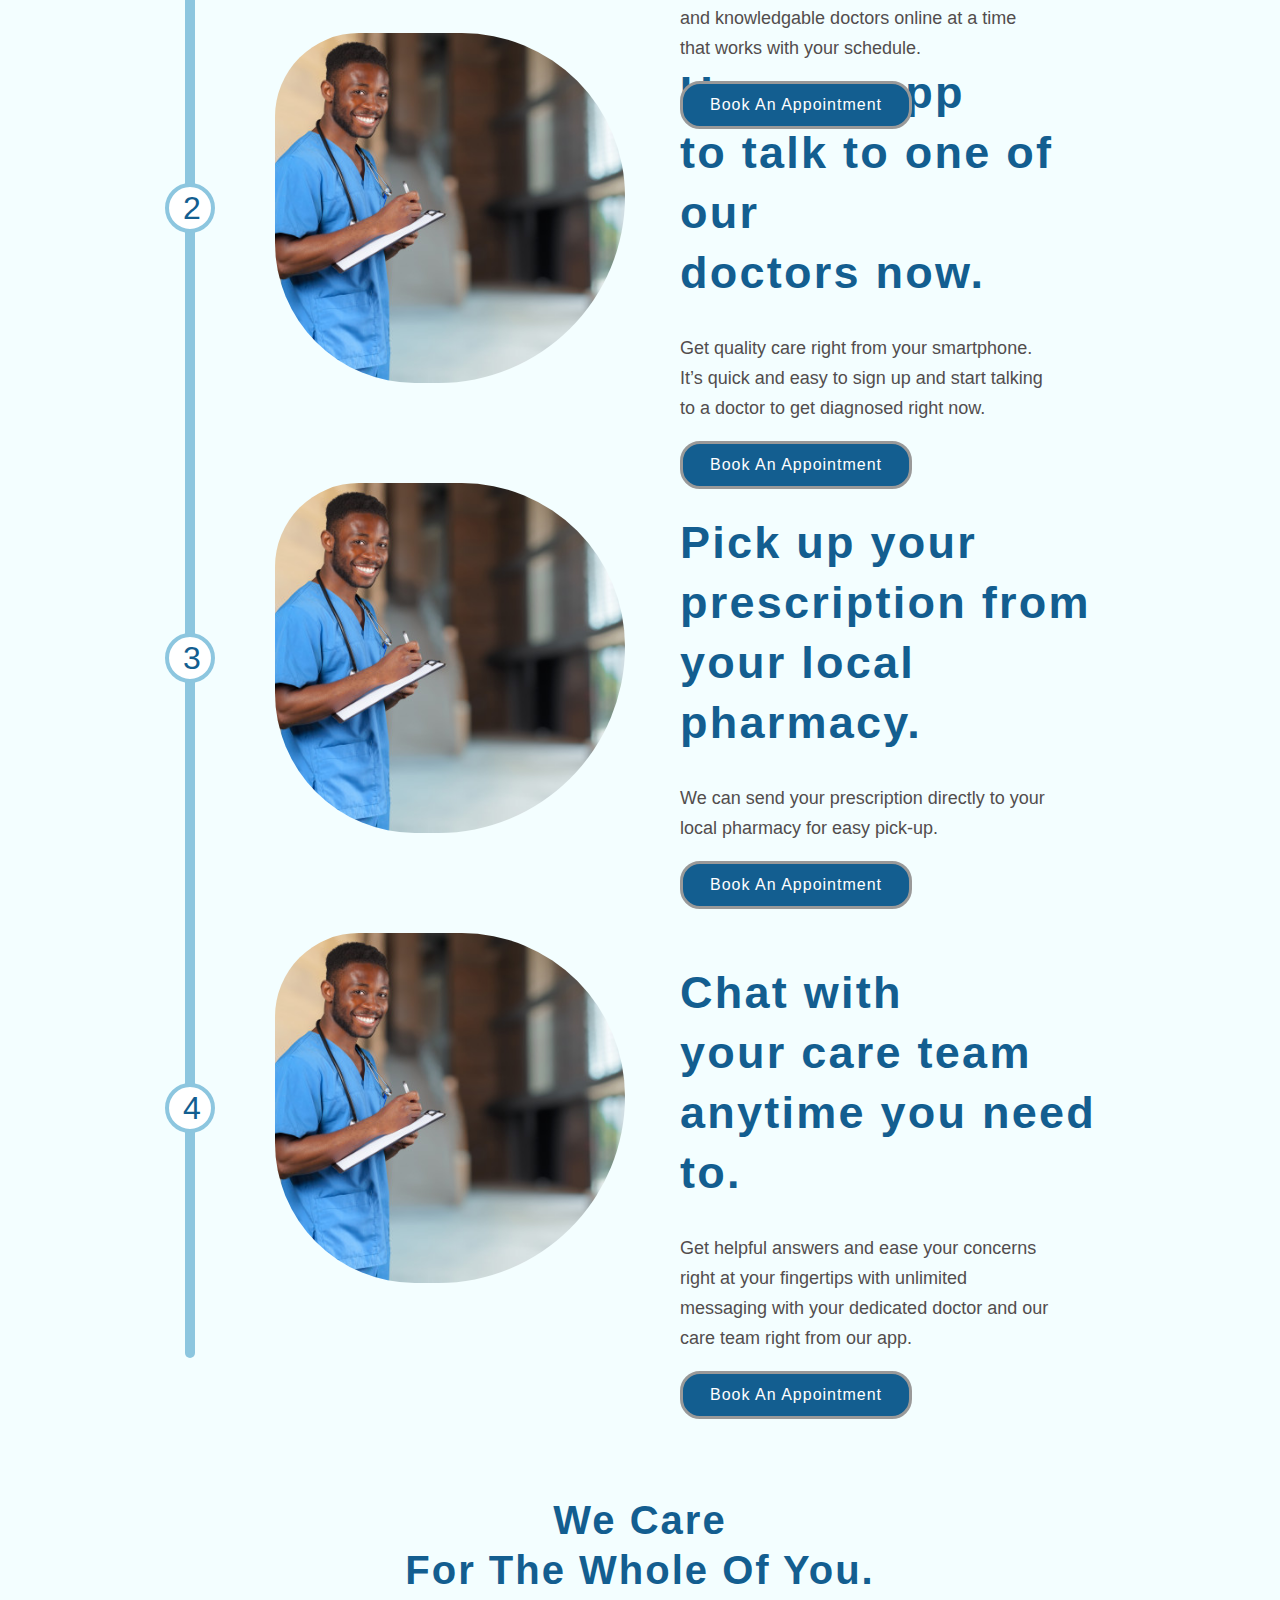
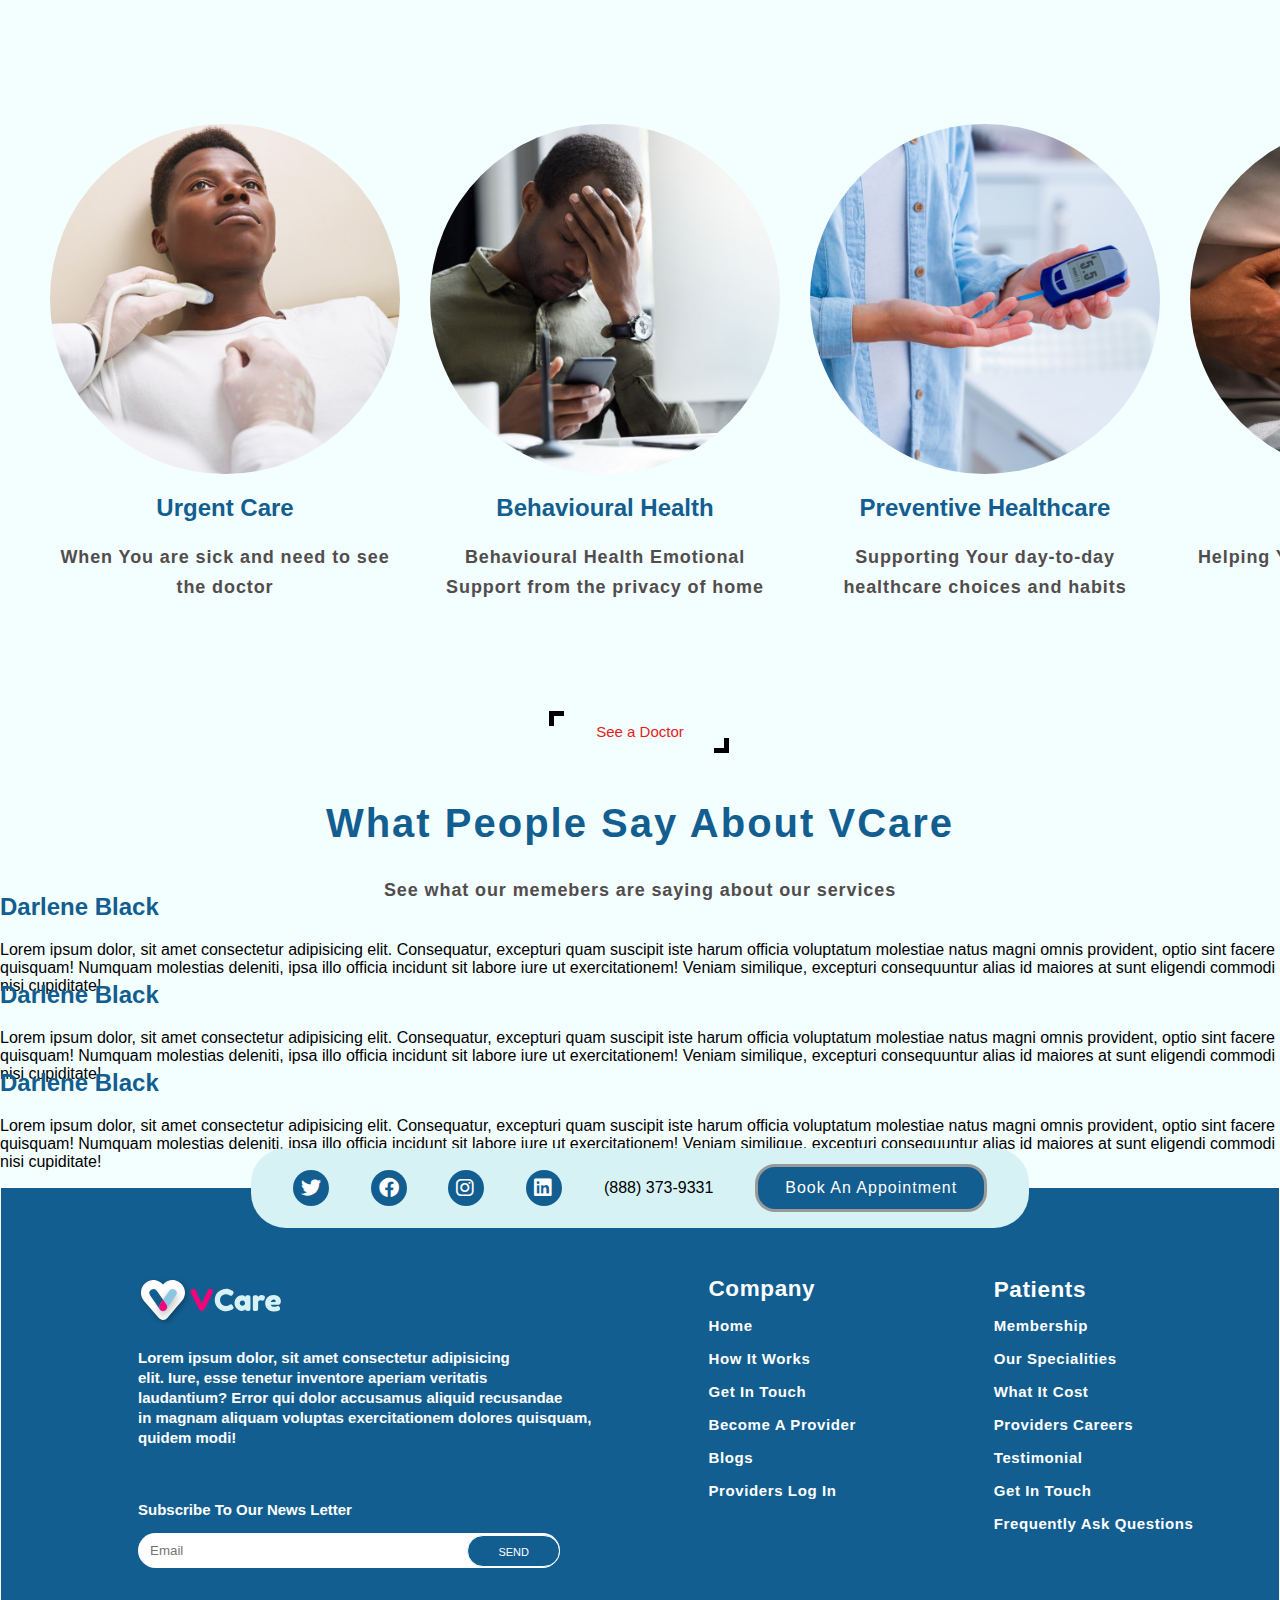
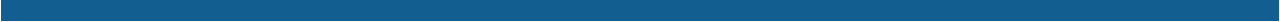
==== commit 7d2d4872: "merging" ====
--- a/how_it_works.html
+++ b/how_it_works.html
@@ -1,4 +1,4 @@
-gigt pull<!DOCTYPE html>
+<!DOCTYPE html>
 <html lang="en">
   <head>
     <meta charset="UTF-8" />
@@ -6,7 +6,7 @@
     <link rel="stylesheet" href="styles.css" />
     <link rel="stylesheet" href="fontawesome/css/all.css" />
     <title>How it works</title>
-  </head>  
+  </head>
   <body>
     <header>
       <nav>
@@ -127,7 +127,7 @@
           </svg>
 
           <a href="index.html">Home</a>
-          <a href="about.html">How It Works</a>
+          <a href="how_it_works.html">How It Works</a>
         </div>
         <div class="flex 2">
           <a href="work.html" class="active">Our Specialities</a>
@@ -248,7 +248,7 @@
               Get helpful answers and ease your concerns <br>right at your
               fingertips with unlimited <br>messaging with your dedicated doctor and
               our <br>care team right from our app.
-            </p> 
+            </p>
             <button class="bbttn">book an appointment</button>
           
           </div>
@@ -262,7 +262,7 @@
       <div class="tdcontainer">
         <div class="tdct">
           <div class="resp">
-            <div class="tdimg1 images" images></div>
+            <div class="tdimg1 images"></div>
             <h2 class="p1">urgent care</h2>
             <p id="text">When You are sick and need to see the doctor</p>
           </div>
--- a/styles.css
+++ b/styles.css
@@ -1321,30 +1321,7 @@
   height: 350px;
   width: 350px;
   border-radius: 700px;
-}
-.tdct div {
-  display: flex;
-  flex-direction: column;
-  justify-content: center;
-}
-.tdct div .images {
-  position: relative;
-}
-.tdct div .images::after {
-  content: "";
-  position: absolute;
-  height: 300px;
-  width: 350px;
-  background-color: #123;
-  z-index: -20000;
-  border-radius: 25% 100%;
-  transform: rotate(90deg);
-}
-.tdct div .images::after :nth-child(3).tdct div .images {
-  content: "";
-  background-color: red !important;
-  position: inherit;
-}
+/* }git  */
 
 .lastcontainer {
   min-height: 700px;
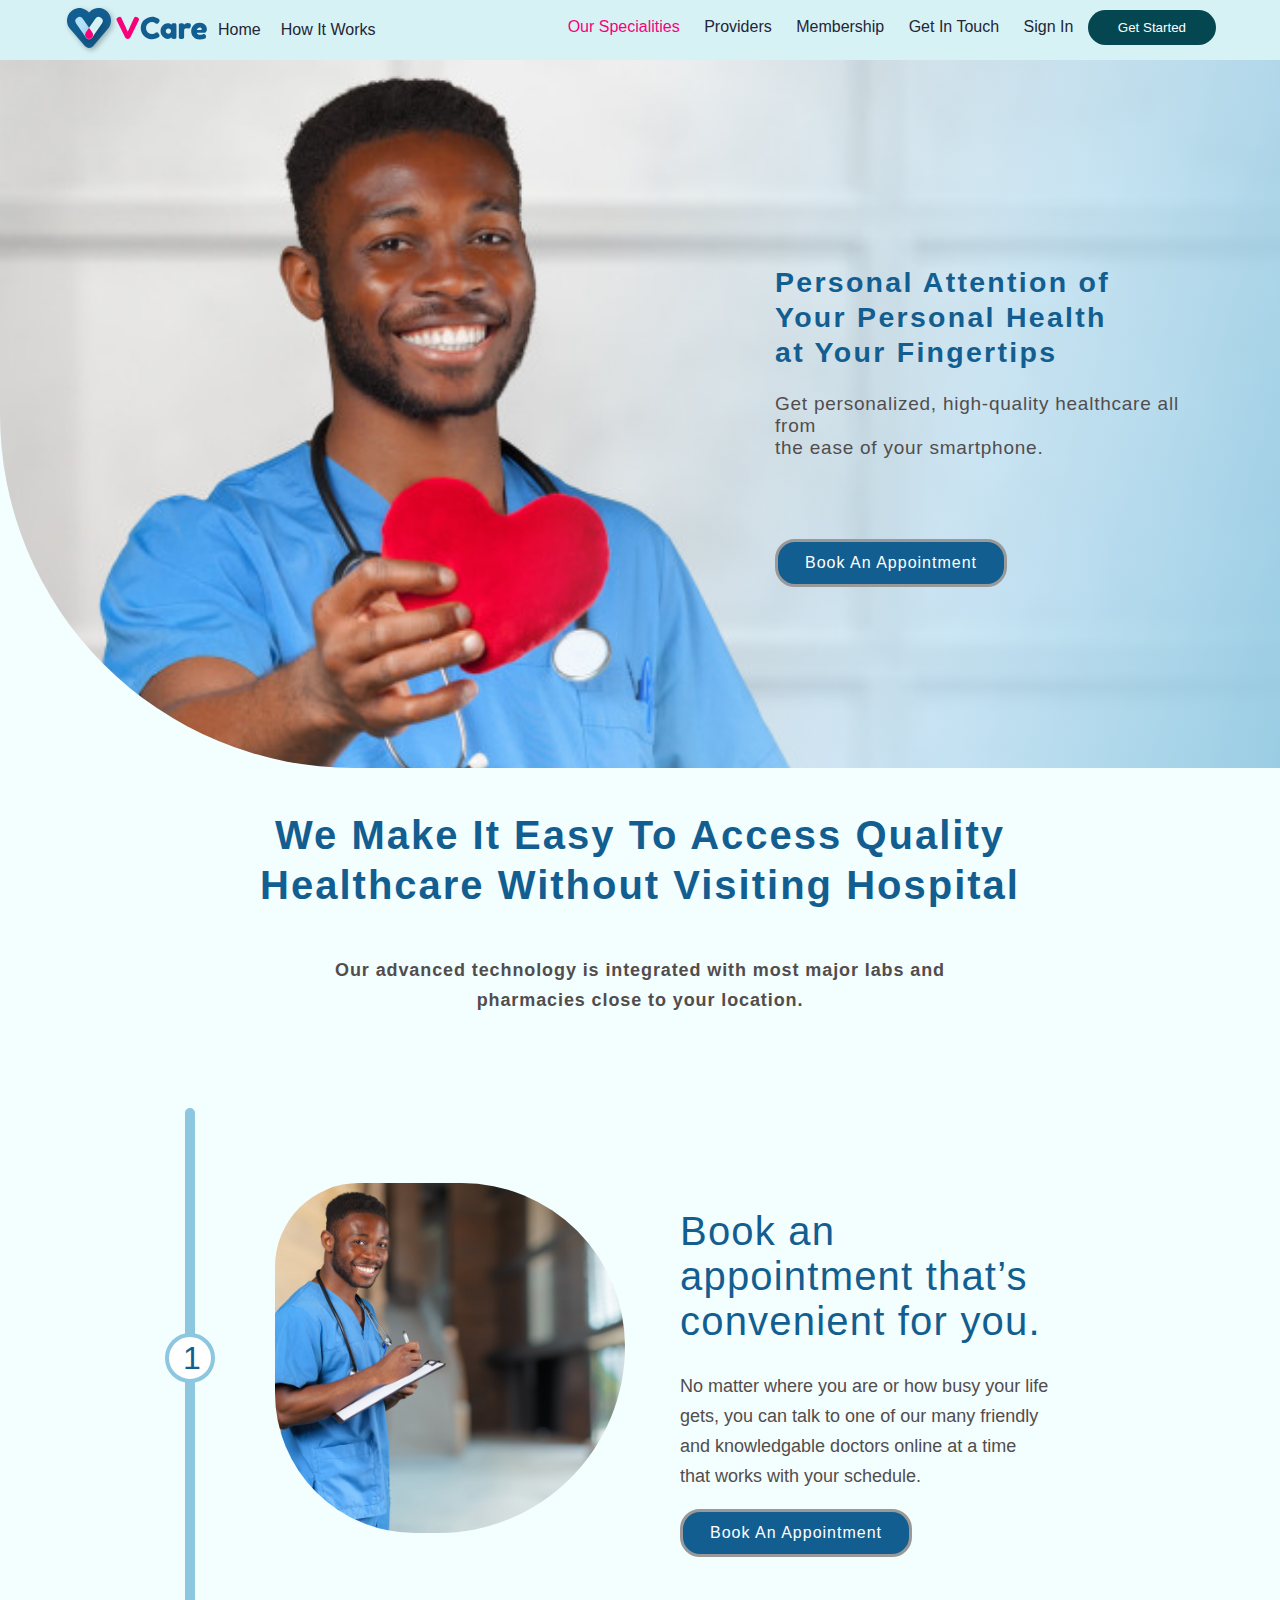
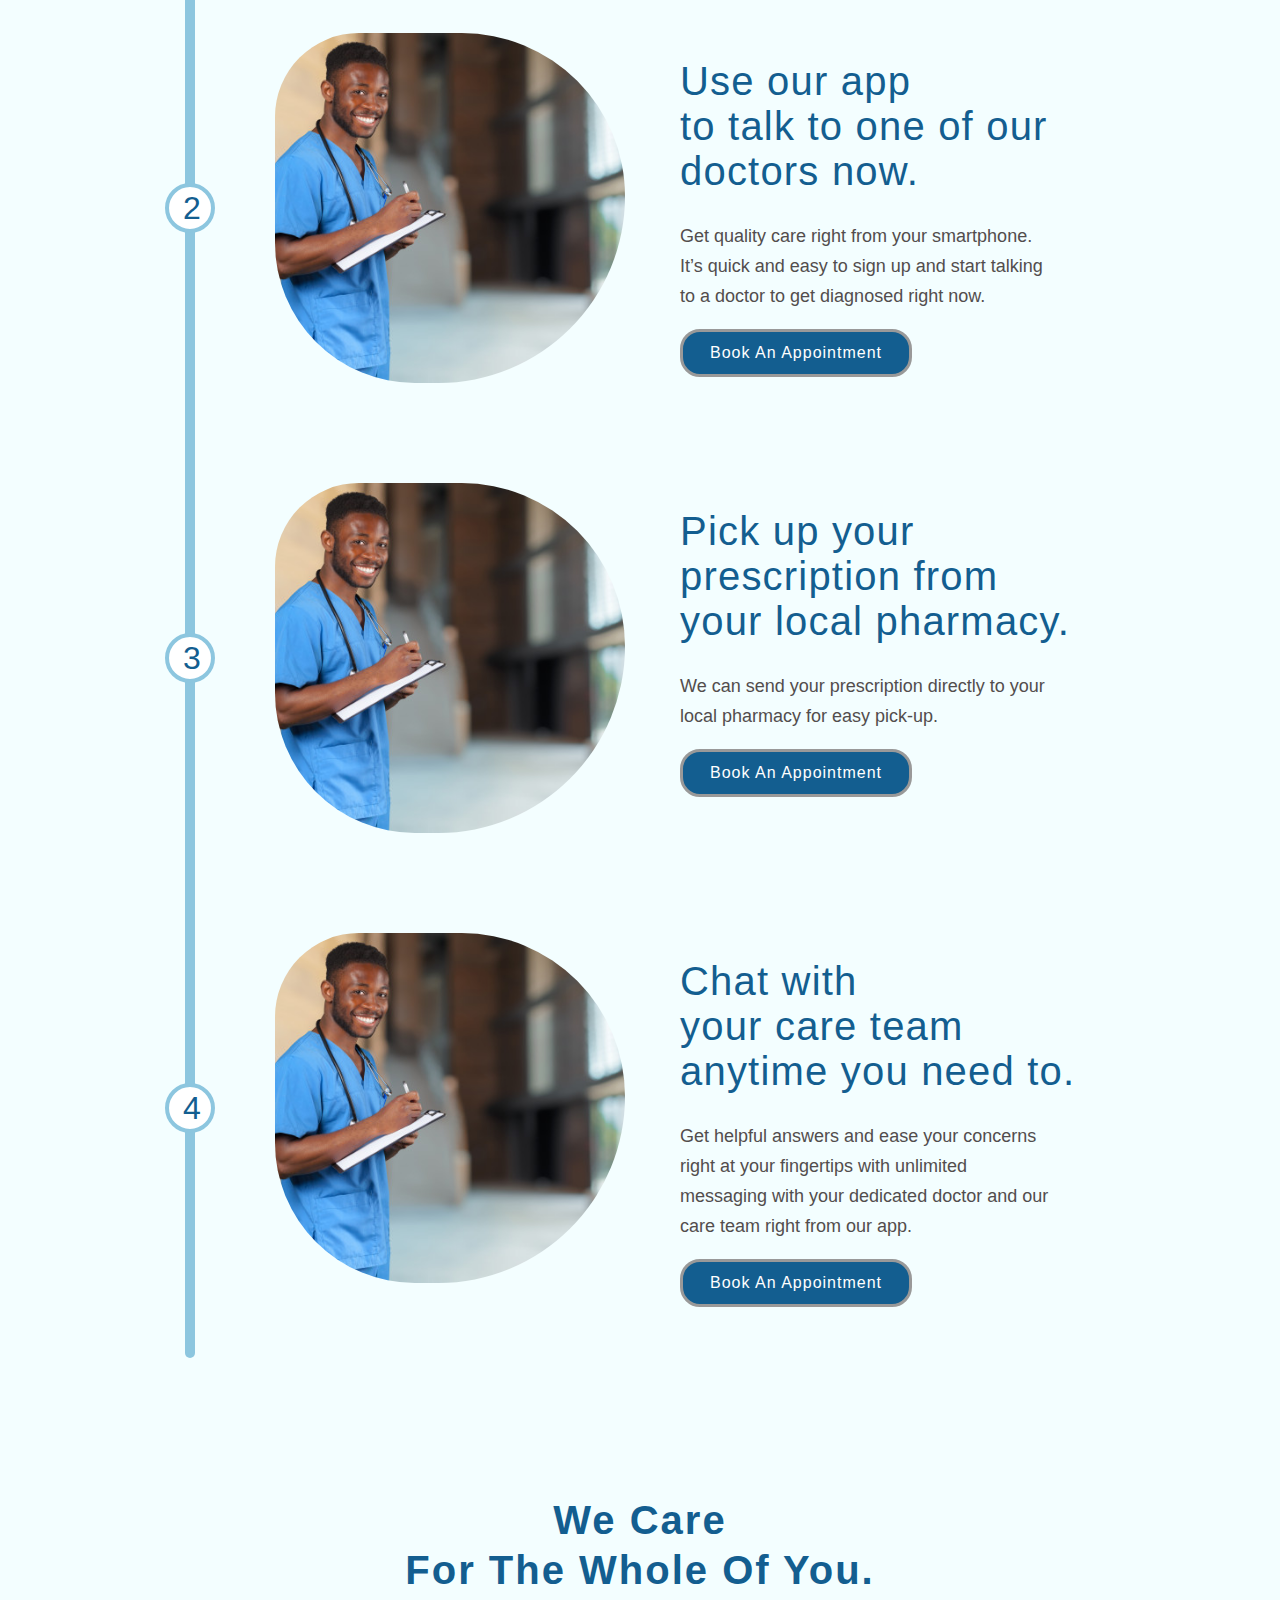
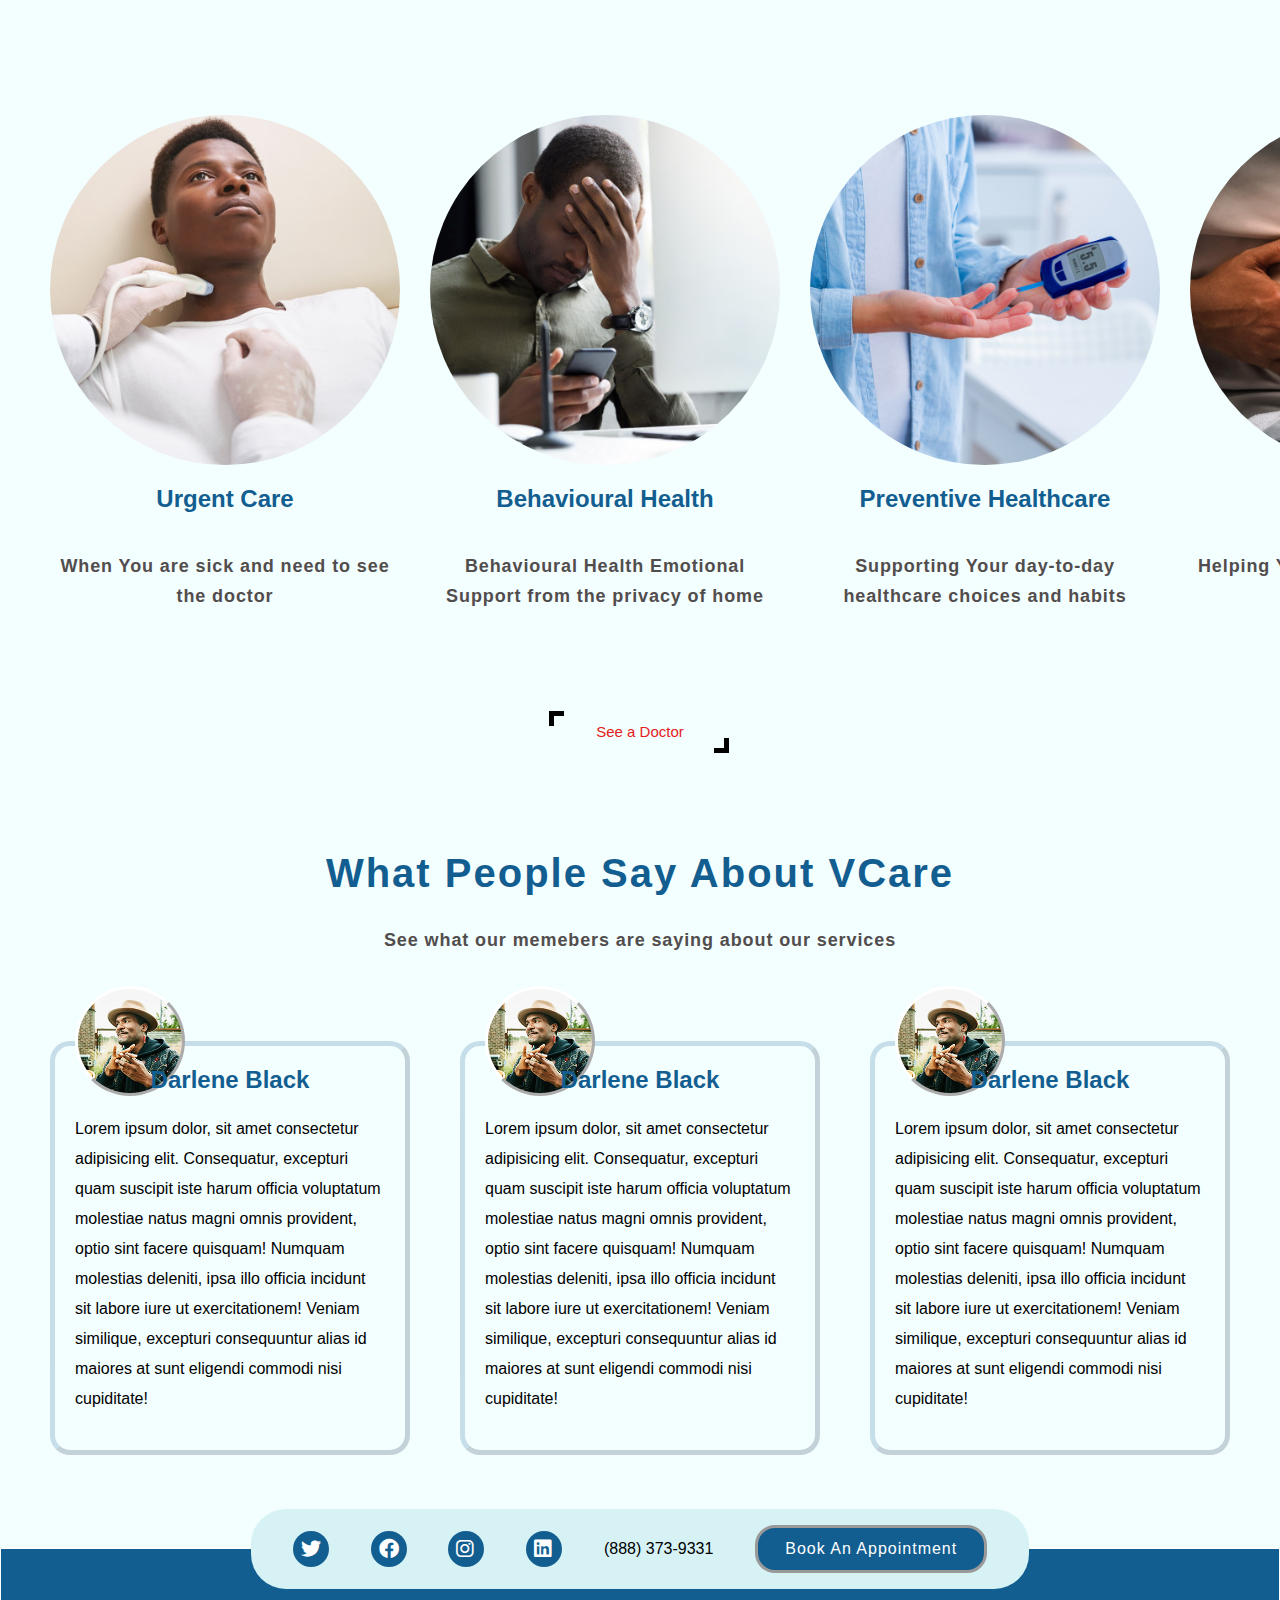
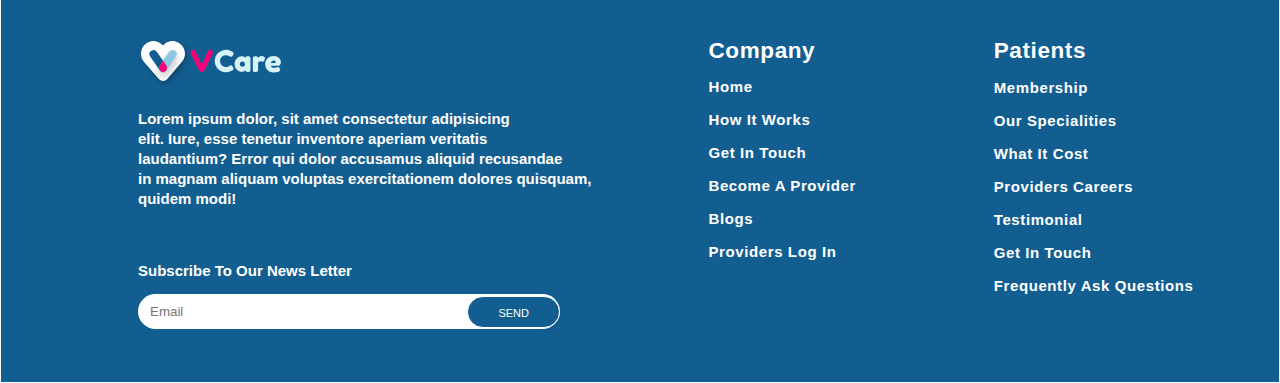
==== commit bb1e8e4d: "merging ow i works to master" ====
--- a/how_it_works.html
+++ b/how_it_works.html
@@ -262,26 +262,26 @@
       <div class="tdcontainer">
         <div class="tdct">
           <div class="resp">
-            <div class="tdimg1 images"></div>
+            <div class="tdimg1 "></div>
             <h2 class="p1">urgent care</h2>
             <p id="text">When You are sick and need to see the doctor</p>
           </div>
           <div class="resp">
-            <div class="tdimg2 images"></div>
+            <div class="tdimg2 "></div>
             <h2 class="p1">Behavioural Health</h2>
             <p id="text">
               Behavioural Health Emotional Support from the privacy of home
             </p>
           </div>
           <div class="resp">
-            <div class="tdimg3 images"></div>
+            <div class="tdimg3 "></div>
             <h2 class="p1">Preventive Healthcare</h2>
             <p id="text">
               Supporting Your day-to-day healthcare choices and habits
             </p>
           </div>
           <div class="resp">
-            <div class="tdimg4 images"></div>
+            <div class="tdimg4 "></div>
             <h2 class="p1">Chronic care</h2>
             <p id="text">Helping You manage chronic health care conditions</p>
           </div>
--- a/styles.css
+++ b/styles.css
@@ -1321,7 +1321,30 @@
   height: 350px;
   width: 350px;
   border-radius: 700px;
-/* }git  */
+}
+.tdct div {
+  display: flex;
+  flex-direction: column;
+  justify-content: center;
+}
+.tdct div .images {
+  position: relative;
+}
+.tdct div .images::after {
+  content: "";
+  position: absolute;
+  height: 300px;
+  width: 350px;
+  background-color: #123;
+  z-index: -20000;
+  border-radius: 25% 100%;
+  transform: rotate(90deg);
+}
+.tdct div .images::after :nth-child(3).tdct div .images {
+  content: "";
+  background-color: red !important;
+  position: inherit;
+}
 
 .lastcontainer {
   min-height: 700px;
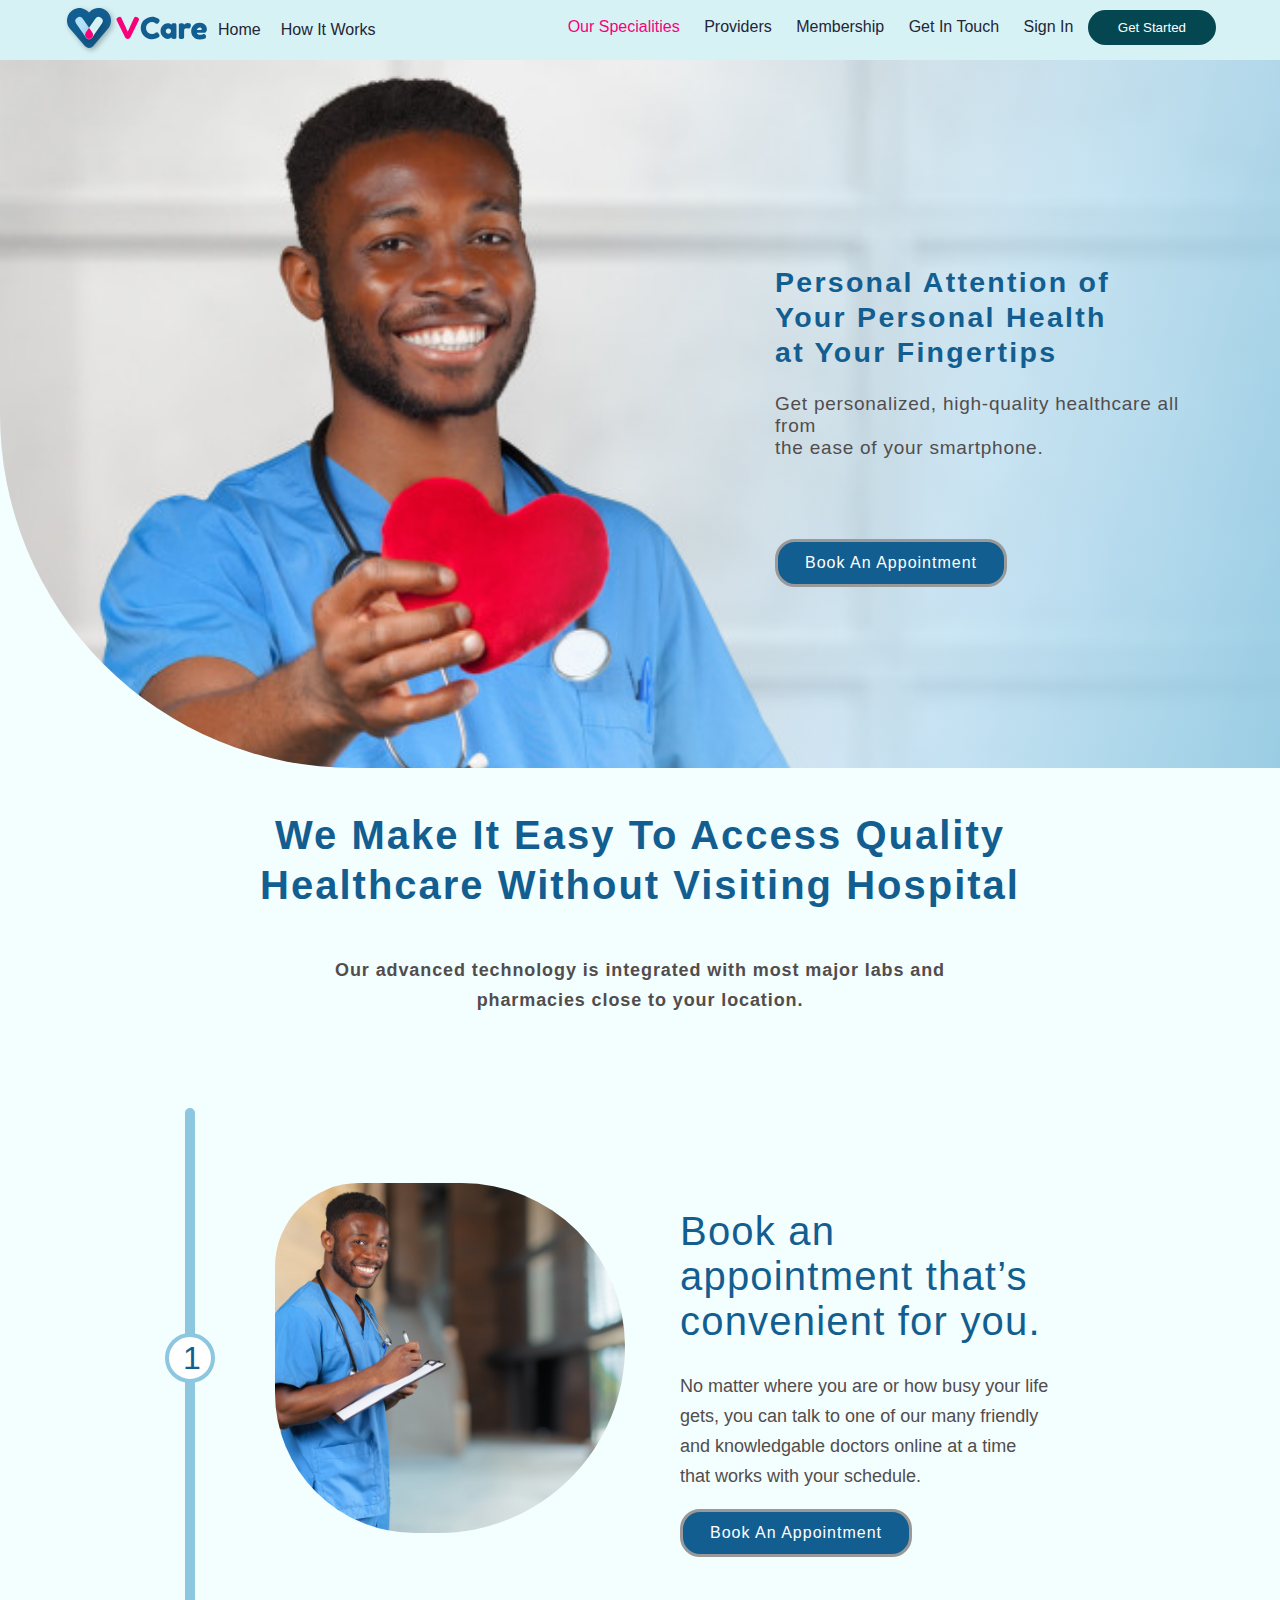
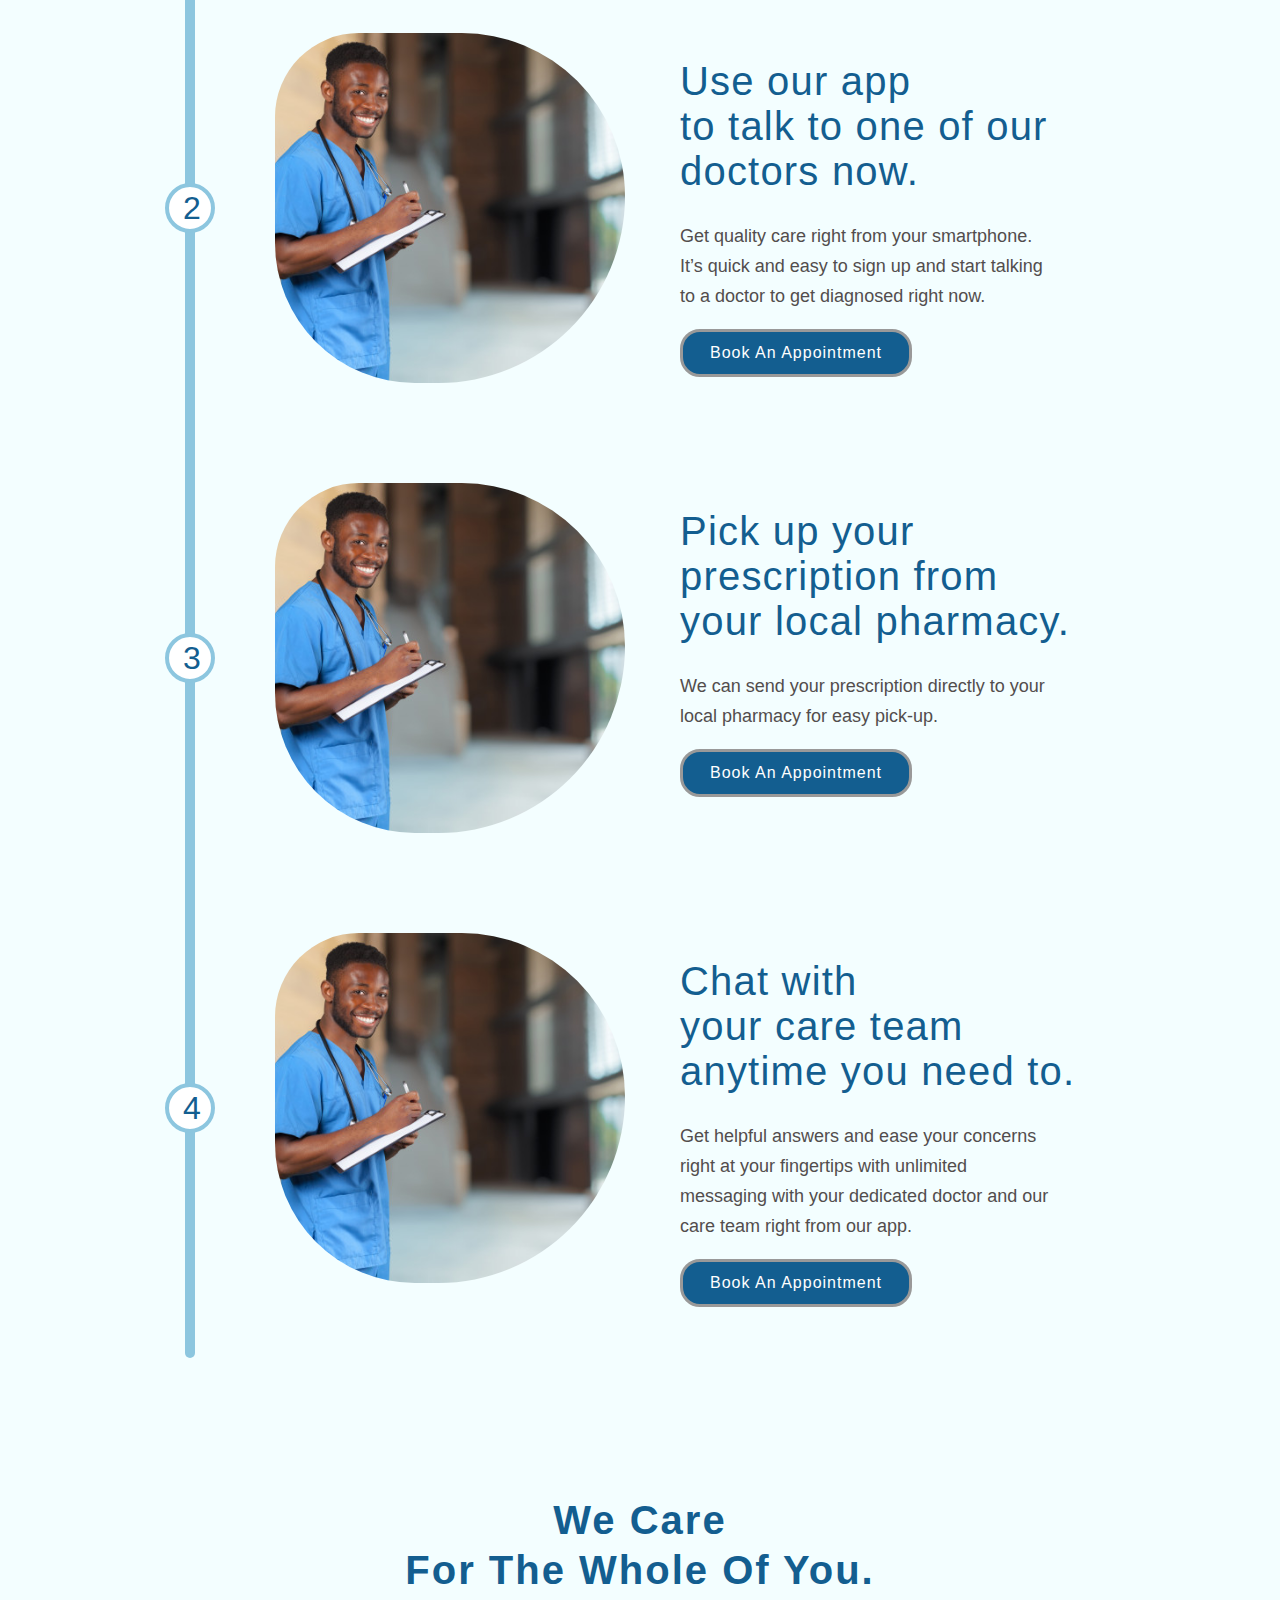
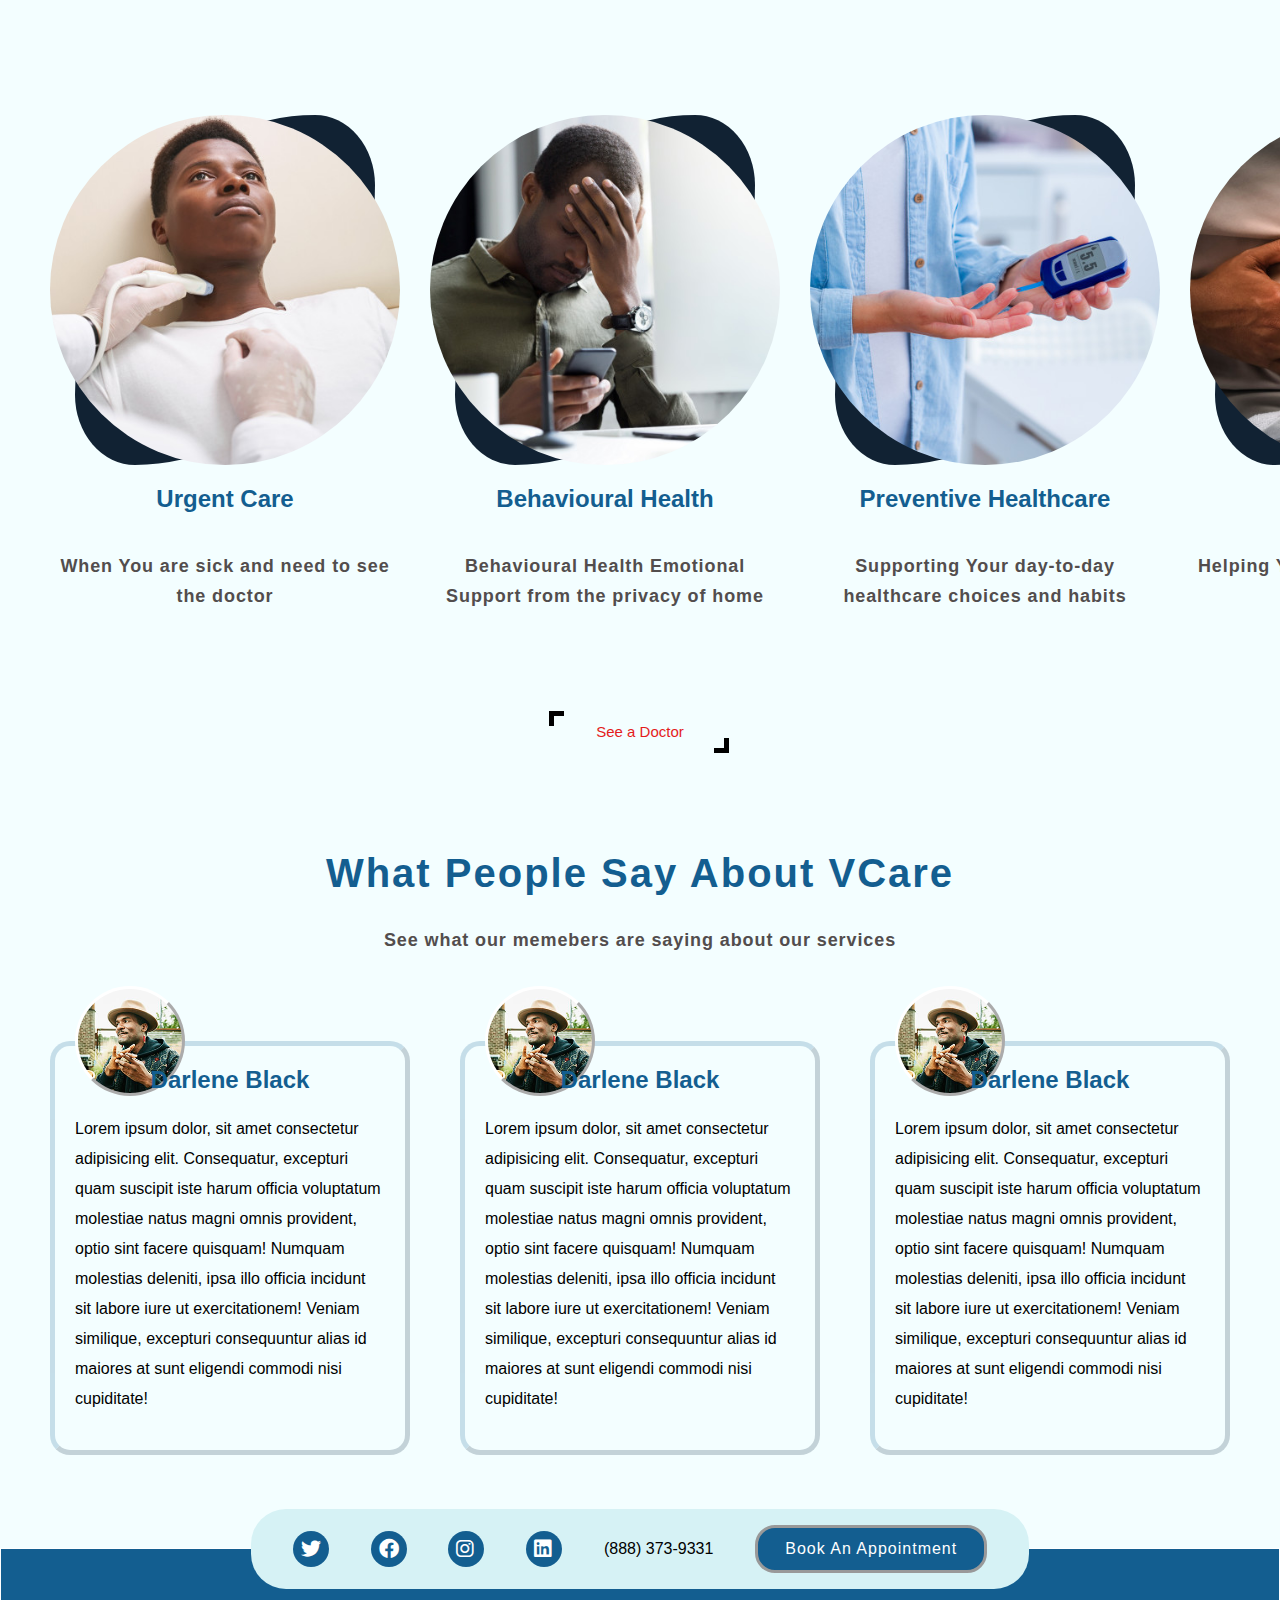
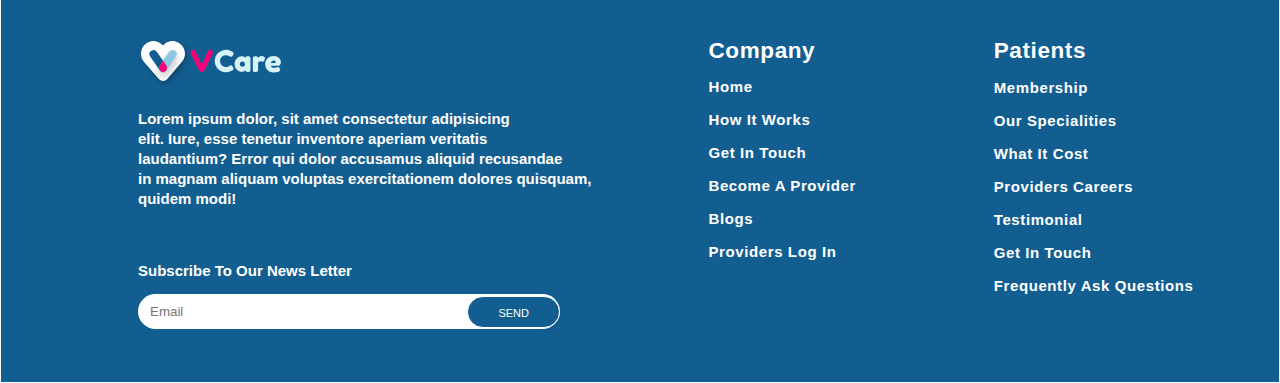
==== commit 65f6ea22: "modified class  images to imagess" ====
--- a/how_it_works.html
+++ b/how_it_works.html
@@ -262,26 +262,26 @@
       <div class="tdcontainer">
         <div class="tdct">
           <div class="resp">
-            <div class="tdimg1 "></div>
+            <div class="tdimg1 imagess"></div>
             <h2 class="p1">urgent care</h2>
             <p id="text">When You are sick and need to see the doctor</p>
           </div>
           <div class="resp">
-            <div class="tdimg2 "></div>
+            <div class="tdimg2 imagess"></div>
             <h2 class="p1">Behavioural Health</h2>
             <p id="text">
               Behavioural Health Emotional Support from the privacy of home
             </p>
           </div>
           <div class="resp">
-            <div class="tdimg3 "></div>
+            <div class="tdimg3 imagess"></div>
             <h2 class="p1">Preventive Healthcare</h2>
             <p id="text">
               Supporting Your day-to-day healthcare choices and habits
             </p>
           </div>
           <div class="resp">
-            <div class="tdimg4 "></div>
+            <div class="tdimg4 imagess "></div>
             <h2 class="p1">Chronic care</h2>
             <p id="text">Helping You manage chronic health care conditions</p>
           </div>
--- a/styles.css
+++ b/styles.css
@@ -1327,10 +1327,10 @@
   flex-direction: column;
   justify-content: center;
 }
-.tdct div .images {
-  position: relative;
-}
-.tdct div .images::after {
+.tdct div .imagess {
+  position: relative;
+}
+.tdct div .imagess::after {
   content: "";
   position: absolute;
   height: 300px;
@@ -1339,8 +1339,8 @@
   z-index: -20000;
   border-radius: 25% 100%;
   transform: rotate(90deg);
-}
-.tdct div .images::after :nth-child(3).tdct div .images {
+ }
+.tdct div .imagess::after :nth-child(3).tdct div .images {
   content: "";
   background-color: red !important;
   position: inherit;
@@ -1620,4 +1620,4 @@
   position: absolute;
   top: 5px;
   right: 280px;
-}
+}